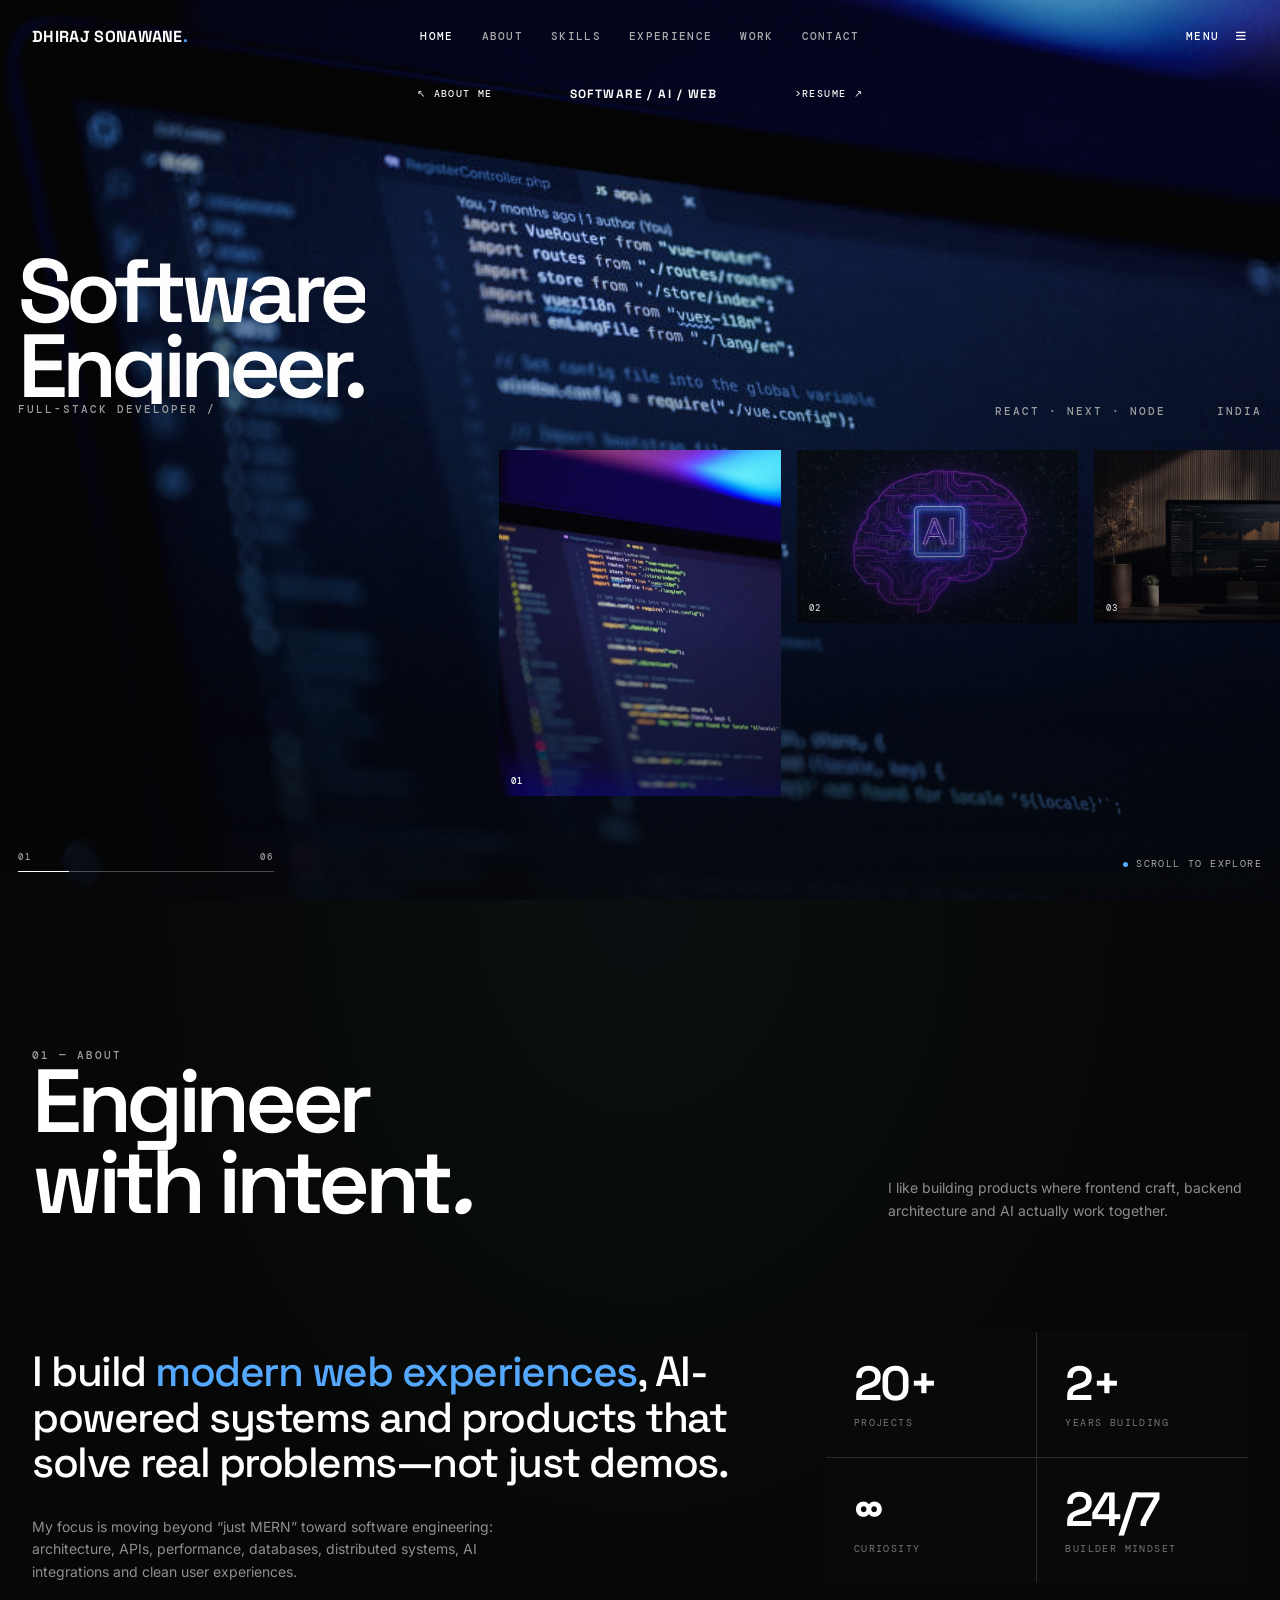
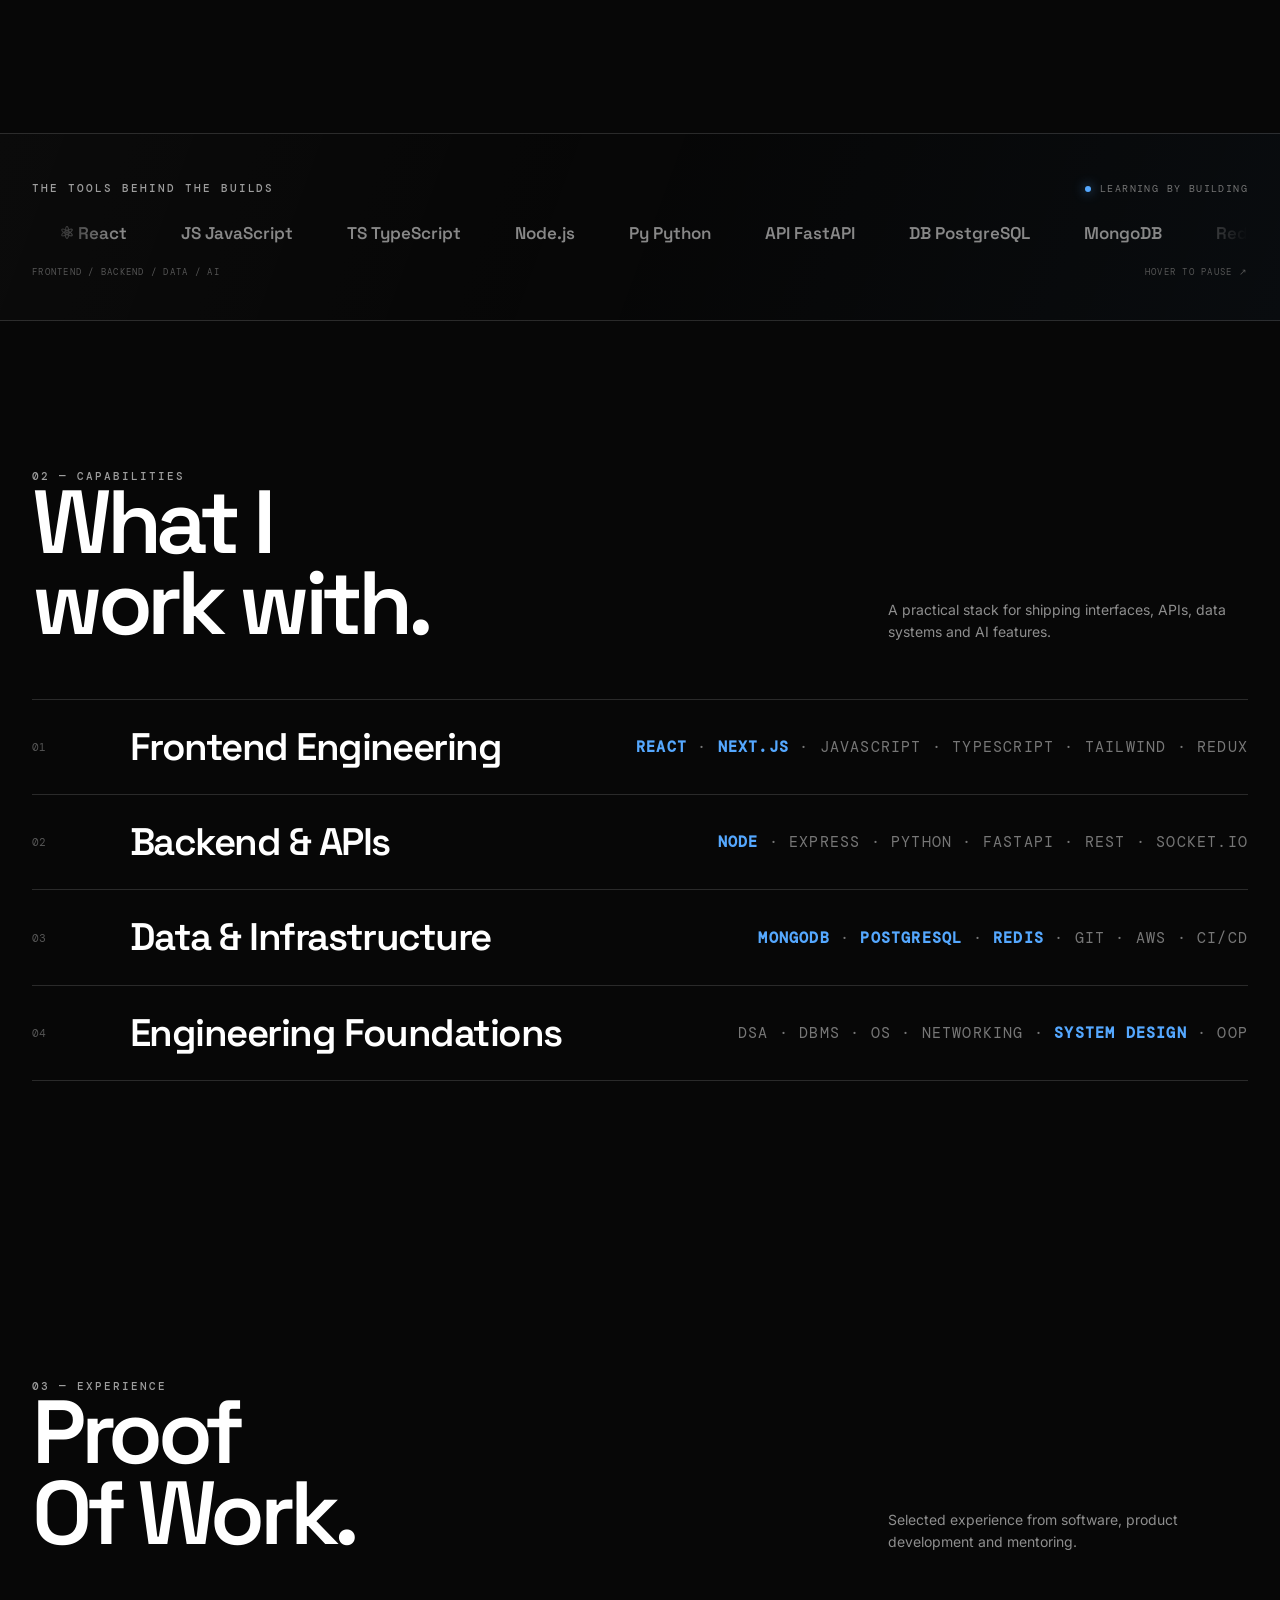
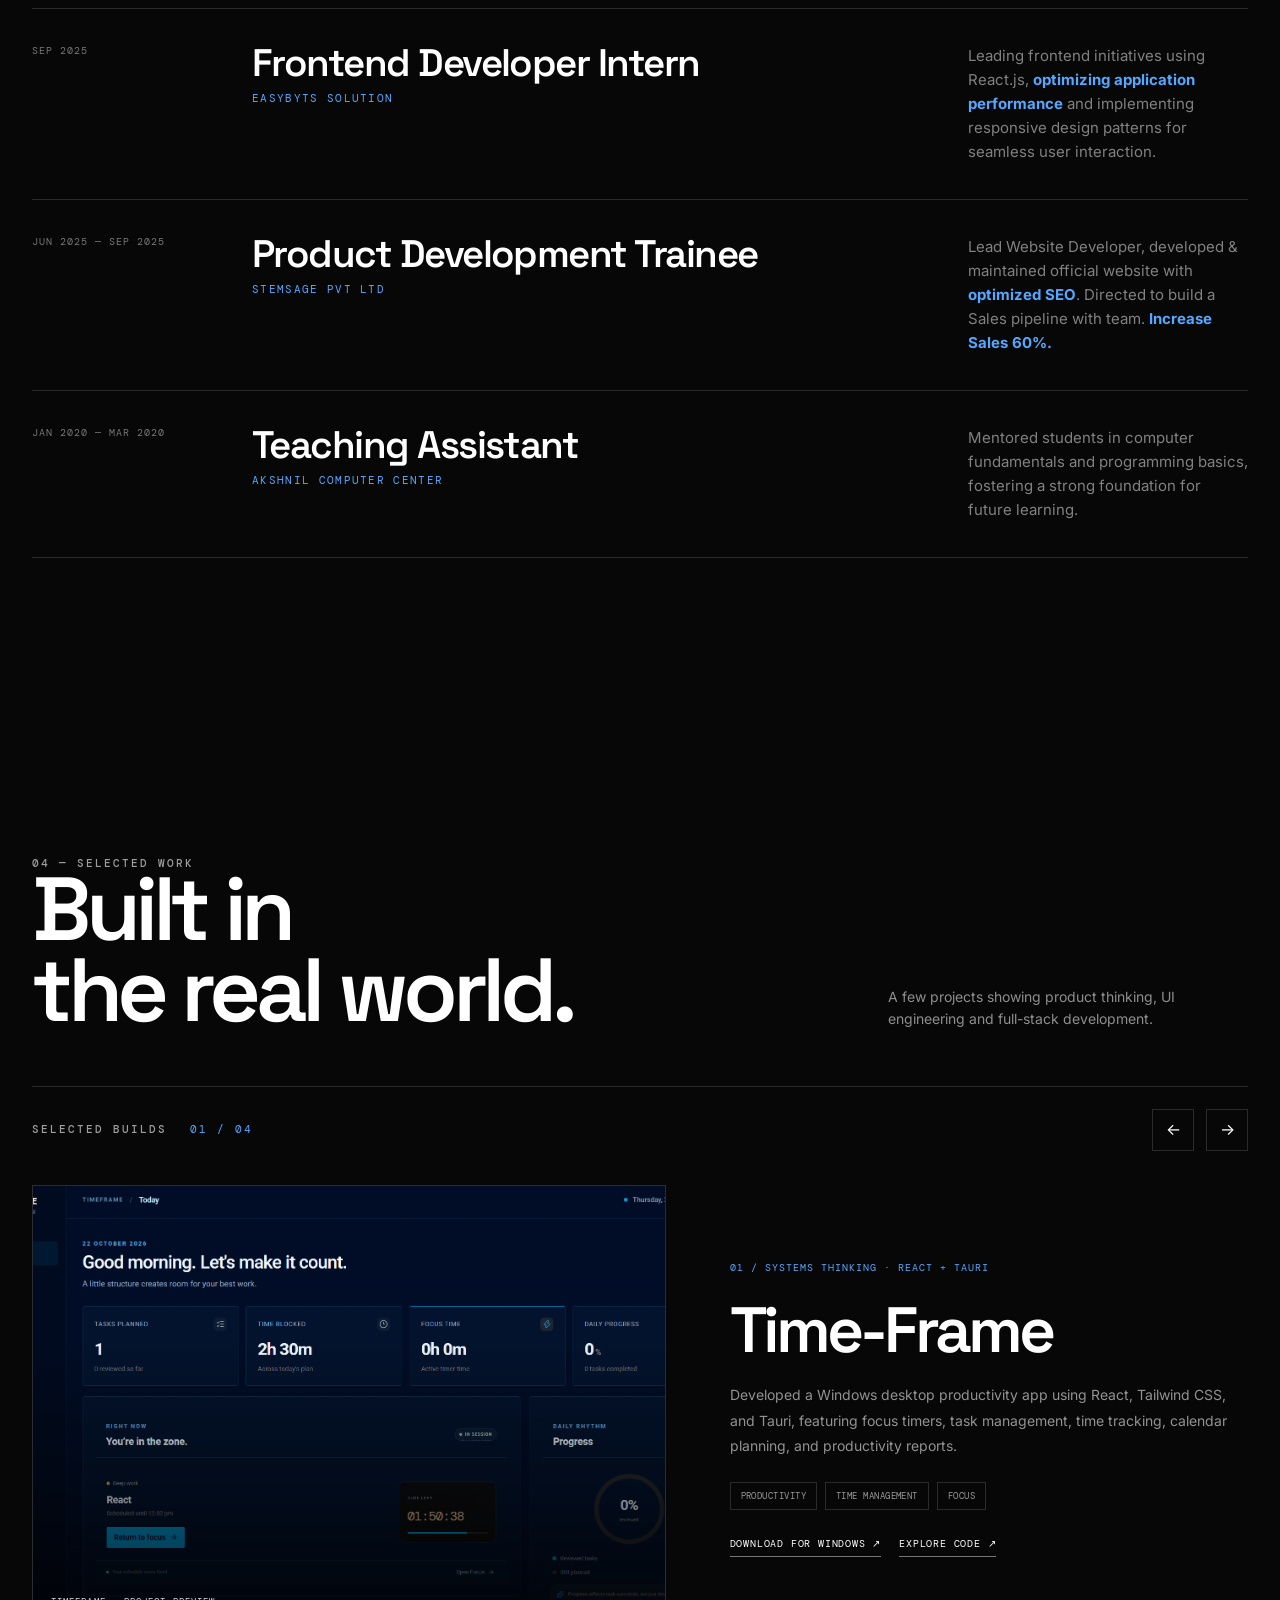
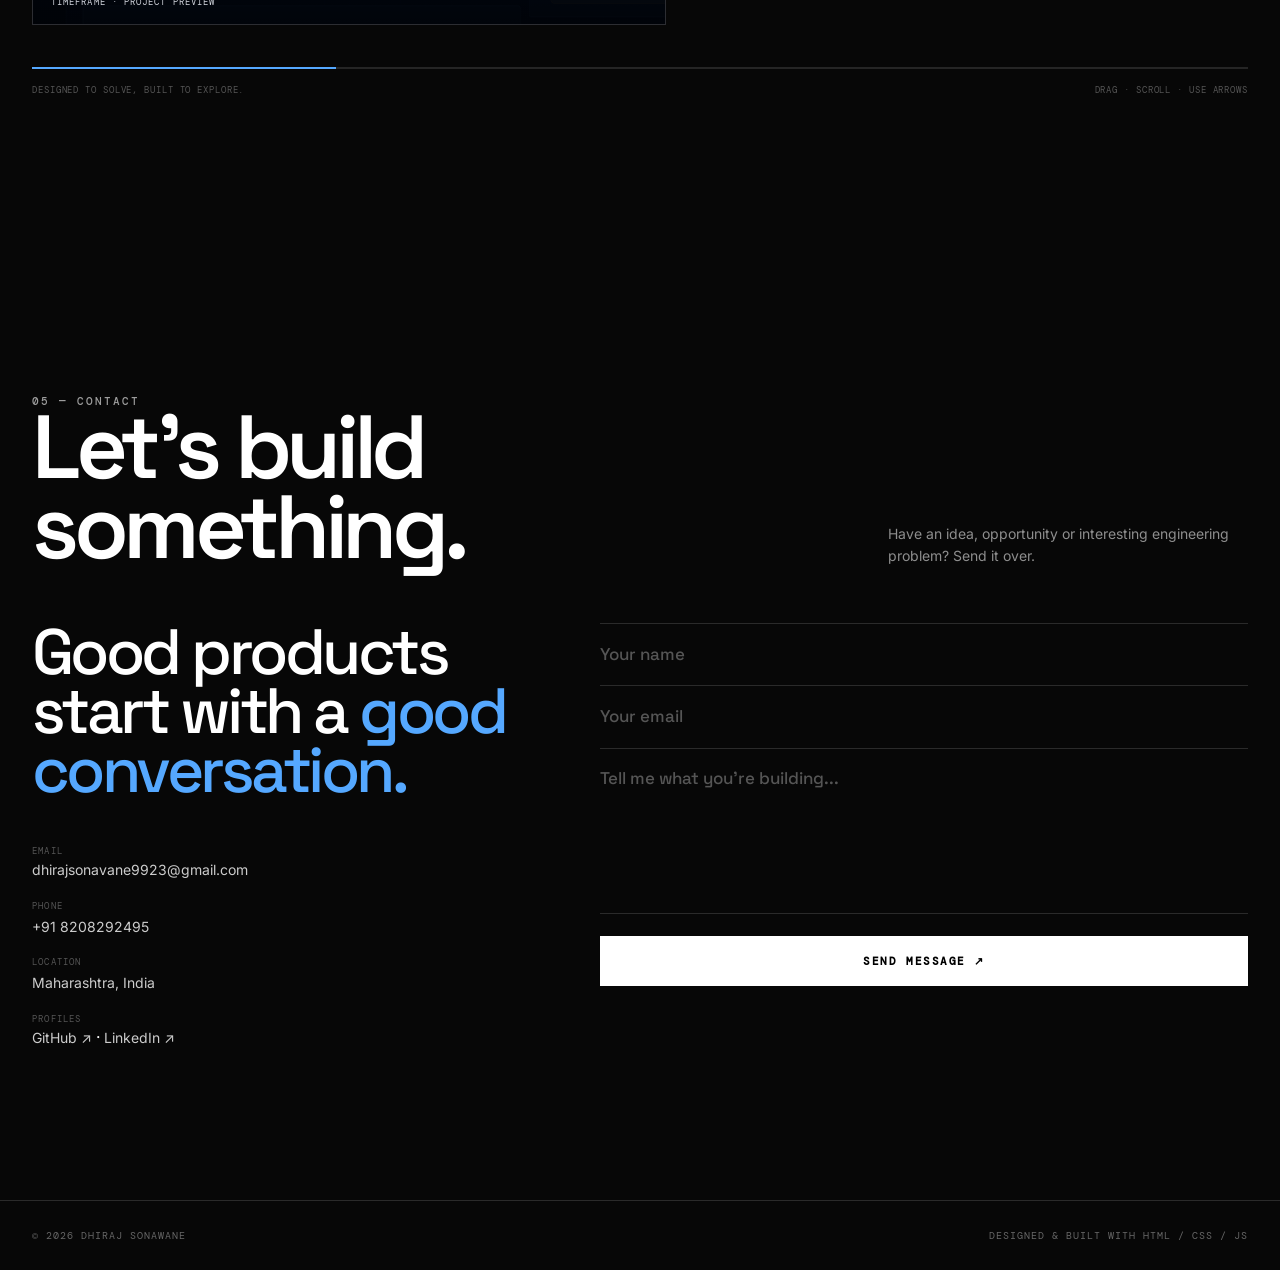
==== index.html @ be6ec0ec "Change section title from 'Things' to 'Proof Of Work'" ====
<!DOCTYPE html>
<html lang="en">
<head>
  <meta charset="UTF-8">
  <meta name="viewport" content="width=device-width, initial-scale=1.0">
  <title>Dhiraj - Full Stack Developer</title>

  <!-- External Stylesheets -->
  <link rel="preconnect" href="https://fonts.googleapis.com">
  <link rel="preconnect" href="https://fonts.gstatic.com" crossorigin>
  <link href="https://fonts.googleapis.com/css2?family=DM+Mono:wght@400;500&family=Inter:wght@400;500;600;700;800&family=Space+Grotesk:wght@400;500;600;700&display=swap" rel="stylesheet">
  <link rel="stylesheet" href="https://cdnjs.cloudflare.com/ajax/libs/font-awesome/6.5.2/css/all.min.css">

  <style>
    /* ================= Root Variables ================= */
    :root {
      --bg: #070707;
      --paper: #f2f0ea;
      --muted: #a4a4a4;
      --line: rgba(255, 255, 255, .14);
      --accent: #55a8ff;
      --accent-rgb: 85, 168, 255;
      --ease: cubic-bezier(.22, 1, .36, 1);
      --max: 1440px;
    }

    /* ================= Global Resets ================= */
    * {
      box-sizing: border-box;
      margin: 0;
      padding: 0;
    }

    html {
      scroll-behavior: smooth;
    }

    body {
      background: var(--bg);
      color: #fff;
      font-family: Inter, Arial, sans-serif;
      line-height: 1.6;
      overflow-x: hidden;
    }

    body.menu-open {
      overflow: hidden;
    }

    a {
      color: inherit;
      text-decoration: none;
    }

    button, input, textarea {
      font: inherit;
      color: inherit;
    }

    button {
      background: none;
      border: 0;
      cursor: pointer;
    }

    ::selection {
      background: var(--accent);
      color: #000;
    }

    /* ================= Ambient Background & Noise ================= */
    .site-noise {
      position: fixed;
      inset: 0;
      z-index: 100;
      pointer-events: none;
      opacity: .045;
      background-image: url("data:image/svg+xml,%3Csvg xmlns='http://www.w3.org/2000/svg' width='180' height='180'%3E%3Cfilter id='n'%3E%3CfeTurbulence type='fractalNoise' baseFrequency='.82' numOctaves='4' stitchTiles='stitch'/%3E%3C/filter%3E%3Crect width='100%25' height='100%25' filter='url(%23n)'/%3E%3C/svg%3E");
    }

    .ambient {
      position: fixed;
      inset: 0;
      z-index: -2;
      pointer-events: none;
      background: 
        radial-gradient(circle at 15% 10%, rgba(65, 120, 255, .13), transparent 30%),
        radial-gradient(circle at 80% 55%, rgba(125, 75, 255, .08), transparent 32%),
        #070707;
    }

    .container {
      width: min(var(--max), calc(100% - 64px));
      margin: auto;
    }

    .mono {
      font-family: "DM Mono", monospace;
    }

    .eyebrow {
      color: #9d9d9d;
      font: 500 11px/1 "DM Mono", monospace;
      letter-spacing: .18em;
      text-transform: uppercase;
    }

    /* ================= Pixel Cursor Layer ================= */
    .pixel-cursor-layer {
      position: fixed;
      inset: 0;
      z-index: 120;
      pointer-events: none;
      overflow: hidden;
      contain: layout paint;
    }

    .cursor-pixel {
      position: absolute;
      width: 7px;
      height: 7px;
      background: var(--accent);
      opacity: 0;
      transform: translate(-50%, -50%) scale(.8);
      animation: cursor-pixel-fade .62s ease-out forwards;
      box-shadow: 0 0 10px rgba(var(--accent-rgb), .22);
    }

    @keyframes cursor-pixel-fade {
      0% { opacity: .72; transform: translate(-50%, -50%) scale(1); }
      100% { opacity: 0; transform: translate(-50%, -50%) scale(.25); }
    }

    @media (hover: none), (pointer: coarse), (prefers-reduced-motion: reduce) {
      .pixel-cursor-layer { display: none; }
    }

    /* ================= Header Styles ================= */
    .header {
      position: fixed;
      top: 0;
      left: 0;
      width: 100%;
      z-index: 90;
      padding: 24px 32px;
      display: grid;
      grid-template-columns: 1fr auto 1fr;
      align-items: center;
      transition: .4s var(--ease);
    }

    .header.scrolled {
      padding: 14px 32px;
      background: rgba(7, 7, 7, .72);
      backdrop-filter: blur(18px);
      border-bottom: 1px solid var(--line);
    }

    .logo {
      font-family: "Space Grotesk", sans-serif;
      font-size: 16px;
      font-weight: 700;
      letter-spacing: .02em;
      justify-self: start;
    }

    .logo span {
      color: var(--accent);
    }

    .nav {
      display: flex;
      gap: 28px;
      justify-content: center;
    }

    .nav a {
      color: #aaa;
      font: 500 11px/1 "DM Mono", monospace;
      letter-spacing: .12em;
      text-transform: uppercase;
      transition: .3s;
    }

    .nav a:hover, .nav a.active {
      color: #fff;
    }

    .header-menu {
      justify-self: end;
      font: 500 11px/1 "DM Mono", monospace;
      letter-spacing: .14em;
      text-transform: uppercase;
    }

    .header-menu i {
      margin-left: 8px;
    }

    /* ================= Mobile Navigation ================= */
    .mobile-nav {
      position: fixed;
      inset: 0;
      background: #080808;
      z-index: 80;
      display: flex;
      flex-direction: column;
      justify-content: center;
      align-items: center;
      gap: 25px;
      transform: translateY(-100%);
      transition: .65s var(--ease);
    }

    .mobile-nav.open {
      transform: translateY(0);
    }

    .mobile-nav a {
      font: 600 clamp(30px, 7vw, 72px)/1 "Space Grotesk", sans-serif;
      letter-spacing: -.04em;
    }

    .close-menu {
      position: absolute;
      top: 25px;
      right: 30px;
      font-size: 28px;
    }

    /* ================= Hero Section ================= */
    .hero {
      min-height: 100svh;
      position: relative;
      overflow: hidden;
      isolation: isolate;
      background: #070707;
    }

    .hero-bg {
      position: absolute;
      inset: -8%;
      z-index: -3;
      background-size: cover;
      background-position: center;
      transform: scale(1.08);
      filter: saturate(.75) contrast(1.05);
      transition: background-image .7s, transform 8s linear, filter .7s;
      -webkit-mask-image: linear-gradient(to bottom, #000 0%, #000 67%, rgba(0, 0, 0, .72) 83%, transparent 100%);
      mask-image: linear-gradient(to bottom, #000 0%, #000 67%, rgba(0, 0, 0, .72) 83%, transparent 100%);
    }

    .hero-bg::after {
      content: "";
      position: absolute;
      inset: 0;
      background: var(--hero-tint, #305d99);
      mix-blend-mode: color;
      opacity: .52;
    }

    .hero-bg::before {
      content: "";
      position: absolute;
      inset: 0;
      background: linear-gradient(180deg, rgba(0, 0, 0, .38) 0%, rgba(0, 0, 0, .12) 34%, rgba(0, 0, 0, .62) 72%, rgba(7, 7, 7, .92) 100%);
    }

    .hero-inner {
      height: 100svh;
      position: relative;
      min-height: 700px;
    }

    .hero-top {
      position: absolute;
      top: 88px;
      left: 0;
      right: 0;
      display: flex;
      justify-content: center;
      align-items: center;
      gap: 6vw;
      z-index: 5;
    }

    .hero-top a, .hero-top button {
      color: #eee;
      font: 500 10px/1 "DM Mono", monospace;
      letter-spacing: .14em;
      text-transform: uppercase;
    }

    .hero-top .brand {
      font: 700 12px/1 "Space Grotesk", sans-serif;
      letter-spacing: .12em;
    }

    .hero-copy {
      position: absolute;
      left: 0;
      right: 0;
      top: 0;
      height: 50%;
      display: flex;
      align-items: flex-end;
      padding: 0 18px 30px;
      z-index: 4;
    }

    .hero-copy-row {
      width: 100%;
      display: flex;
      align-items: flex-end;
      gap: 6vw;
    }

    .hero-title {
      max-width: 720px;
      font: 600 clamp(58px, 7vw, 116px)/.84 "Space Grotesk", sans-serif;
      letter-spacing: -.065em;
      overflow: hidden;
    }

    .hero-title .line {
      display: block;
      overflow: hidden;
    }

    .hero-title .line span {
      display: block;
      transform: translateY(110%);
      animation: rise .85s var(--ease) forwards;
    }

    .hero-title .line:nth-child(2) span { animation-delay: .07s; }
    .hero-title .line:nth-child(3) span { animation-delay: .14s; }

    @keyframes rise {
      to { transform: translateY(0); }
    }

    .hero-credit {
      margin-bottom: 5px;
      white-space: nowrap;
    }

    .hero-meta {
      margin-left: auto;
      display: flex;
      gap: clamp(18px, 4vw, 60px);
      margin-bottom: 3px;
    }

    .hero-meta span {
      white-space: nowrap;
    }

    .hero-strip-wrap {
      position: absolute;
      top: 50%;
      left: 0;
      right: 0;
      height: min(27vw, 420px);
      overflow: hidden;
      z-index: 3;
    }

    .hero-strip {
      display: flex;
      align-items: flex-start;
      gap: 16px;
      height: 100%;
      width: max-content;
      will-change: transform;
      transition: transform .75s var(--ease);
    }

    .hero-card {
      width: min(22vw, 300px);
      height: min(13.5vw, 210px);
      min-width: 180px;
      padding: 0;
      background: #171717;
      position: relative;
      overflow: hidden;
      flex: none;
      transition: height .75s var(--ease), filter .5s, opacity .5s;
    }

    .hero-card.active {
      height: min(27vw, 420px);
      filter: none;
      opacity: 1;
    }

    .hero-card:not(.active) {
      opacity: .78;
    }

    .hero-card img {
      width: 100%;
      height: 100%;
      display: block;
      object-fit: cover;
      object-position: 50% 28%;
      transition: transform 1s var(--ease), filter .5s;
    }

    .hero-card:hover img {
      transform: scale(1.035);
    }

    .hero-card:not(.active) img {
      filter: saturate(.8);
    }

    .hero-card::after {
      content: "";
      position: absolute;
      inset: 0;
      background: linear-gradient(180deg, transparent 45%, rgba(0, 0, 0, .45));
    }

    .card-number {
      position: absolute;
      left: 12px;
      bottom: 10px;
      z-index: 2;
      font: 500 9px/1 "DM Mono", monospace;
      letter-spacing: .12em;
    }

    .hero-bottom {
      position: absolute;
      left: 18px;
      right: 18px;
      bottom: 28px;
      display: flex;
      align-items: flex-end;
      z-index: 5;
    }

    .rail {
      width: min(20vw, 280px);
    }

    .rail-labels {
      display: flex;
      justify-content: space-between;
      margin-bottom: 9px;
      font-size: 9px;
    }

    .rail-line {
      height: 1px;
      background: rgba(255, 255, 255, .28);
      position: relative;
    }

    .rail-progress {
      position: absolute;
      left: 0;
      top: 0;
      height: 1px;
      width: 20%;
      background: #fff;
      transition: left .75s var(--ease);
    }

    .hero-scroll {
      margin-left: auto;
      font-size: 10px;
      color: #aaa;
      letter-spacing: .14em;
    }

    .scroll-dot {
      display: inline-block;
      width: 5px;
      height: 5px;
      border-radius: 50%;
      background: var(--accent);
      margin-right: 8px;
    }

    /* ================= Shared Section Layouts ================= */
    section:not(.hero) {
      padding: 150px 0;
      position: relative;
    }

    .section-head {
      display: flex;
      justify-content: space-between;
      align-items: flex-end;
      gap: 30px;
      margin-bottom: 55px;
    }

    .section-title {
      font: 600 clamp(48px, 7vw, 92px)/.9 "Space Grotesk", sans-serif;
      letter-spacing: -.06em;
    }

    .section-note {
      max-width: 360px;
      color: #8e8e8e;
      font-size: 14px;
    }

    .reveal {
      opacity: 0;
      transform: translateY(35px);
      transition: .8s var(--ease);
    }

    .reveal.show {
      opacity: 1;
      transform: none;
    }

    /* ================= About Section ================= */
    #about {
      background: 
        radial-gradient(ellipse at 50% 0%, rgba(34, 100, 110, .09), transparent 58%),
        #070707;
      margin-top: 0;
    }

    .about-grid {
      display: grid;
      grid-template-columns: 1.25fr .75fr;
      gap: 90px;
      align-items: end;
    }

    .about-lead {
      font: 500 clamp(26px, 3.3vw, 48px)/1.08 "Space Grotesk", sans-serif;
      letter-spacing: -.035em;
      max-width: 900px;
    }

    .about-lead em {
      color: var(--accent);
      font-style: normal;
    }

    .about-copy {
      color: #8f8f8f;
      max-width: 500px;
      margin-top: 30px;
      font-size: 14px;
    }

    .stats {
      display: grid;
      grid-template-columns: 1fr 1fr;
      gap: 1px;
      background: var(--line);
      margin-top: 55px;
    }

    .stat {
      background: #090909;
      padding: 28px;
    }

    .stat b {
      display: block;
      font: 600 48px/1 "Space Grotesk";
      letter-spacing: -.05em;
    }

    .stat span {
      display: block;
      color: #777;
      margin-top: 8px;
      font: 10px "DM Mono";
      text-transform: uppercase;
      letter-spacing: .14em;
    }

    /* ================= Stack Marquee Section ================= */
    .stack-marquee-section {
      padding: 48px 0 42px !important;
      overflow: hidden;
      border-top: 1px solid var(--line);
      border-bottom: 1px solid var(--line);
      background: linear-gradient(110deg, rgba(255, 255, 255, .02), transparent 48%, rgba(var(--accent-rgb), .035));
    }

    .stack-marquee-inner {
      width: min(var(--max), calc(100% - 64px));
      margin: auto;
    }

    .stack-marquee-heading, .stack-marquee-footer {
      display: flex;
      align-items: center;
      justify-content: space-between;
      gap: 20px;
      color: #747474;
      font: 10px "DM Mono", monospace;
      letter-spacing: .14em;
      text-transform: uppercase;
    }

    .stack-live {
      display: flex;
      align-items: center;
      gap: 9px;
    }

    .stack-live i {
      width: 6px;
      height: 6px;
      border-radius: 50%;
      background: var(--accent);
      box-shadow: 0 0 12px rgba(var(--accent-rgb), .8);
    }

    .stack-marquee-mask {
      overflow: hidden;
      margin: 27px 0 22px;
      -webkit-mask-image: linear-gradient(to right, transparent, black 7%, black 93%, transparent);
      mask-image: linear-gradient(to right, transparent, black 7%, black 93%, transparent);
    }

    .stack-marquee-track {
      display: flex;
      width: max-content;
      animation: stack-marquee 34s linear infinite;
    }

    .stack-marquee-group {
      display: flex;
      align-items: center;
      flex: none;
    }

    .stack-marquee-group span {
      display: flex;
      align-items: center;
      gap: 10px;
      padding: 0 27px;
      color: #888;
      white-space: nowrap;
      font: 600 17px "Space Grotesk", sans-serif;
      transition: color .2s;
    }

    .stack-marquee-group span:hover {
      color: #fff;
    }

    .stack-marquee-footer {
      font-size: 9px;
      color: #555;
    }

    .stack-marquee-mask:hover .stack-marquee-track {
      animation-play-state: paused;
    }

    @keyframes stack-marquee {
      to { transform: translateX(-50%); }
    }

    /* ================= Skills Section ================= */
    .skill-list {
      border-top: 1px solid var(--line);
    }

    .skill-row {
      display: grid;
      grid-template-columns: 70px 1fr auto;
      gap: 28px;
      align-items: center;
      padding: 28px 0;
      border-bottom: 1px solid var(--line);
      transition: .35s;
    }

    .skill-row:hover {
      padding-left: 16px;
      background: linear-gradient(90deg, rgba(255, 255, 255, .035), transparent);
    }

    .skill-index {
      color: #555;
      font: 11px "DM Mono";
    }

    .skill-name {
      font: 600 clamp(25px, 3vw, 44px)/1 "Space Grotesk";
      letter-spacing: -.04em;
    }

    .skill-tags {
      color: #777;
      font: 15px "DM Mono";
      text-transform: uppercase;
      letter-spacing: .08em;
      text-align: right;
    }

    /* ================= Experience Section ================= */
    .experience-list {
      border-top: 1px solid var(--line);
    }

    .exp {
      display: grid;
      grid-template-columns: 180px 1fr 280px;
      gap: 40px;
      padding: 35px 0;
      border-bottom: 1px solid var(--line);
      align-items: start;
    }

    .exp-date {
      color: #777;
      font: 10px "DM Mono";
      letter-spacing: .1em;
    }

    .exp-role {
      font: 600 clamp(24px, 3vw, 42px)/1 "Space Grotesk";
      letter-spacing: -.04em;
    }

    .exp-company {
      color: var(--accent);
      margin-top: 8px;
      font: 11px "DM Mono";
      text-transform: uppercase;
      letter-spacing: .12em;
    }

    .exp-desc {
      color: #818181;
      font-size: 15px;
    }

    /* ================= Projects / Carousel Section ================= */
    .project-carousel {
      border-top: 1px solid var(--line);
      padding-top: 22px;
    }

    .project-carousel-top {
      display: flex;
      justify-content: space-between;
      align-items: center;
      margin-bottom: 22px;
    }

    .project-carousel-top b {
      color: var(--accent);
      font-weight: 400;
      margin-left: 14px;
    }

    .project-carousel-top button {
      width: 42px;
      height: 42px;
      margin-left: 8px;
      border: 1px solid var(--line);
      background: transparent;
      color: #fff;
      transition: .25s;
    }

    .project-carousel-top button:hover {
      background: var(--accent);
      color: #050505;
      border-color: var(--accent);
    }

    .project-viewport {
      overflow: hidden;
      outline: none;
      touch-action: pan-y;
    }

    .project-track {
      display: flex;
      gap: 18px;
      transition: transform .65s var(--ease);
      will-change: transform;
    }

    .project-slide {
      display: grid;
      grid-template-columns: 1.1fr .9fr;
      gap: clamp(28px, 5vw, 76px);
      align-items: center;
      flex: 0 0 100%;
      min-width: 0;
      padding: 12px 0 28px;
    }

    .project-art {
      min-height: 440px;
      position: relative;
      overflow: hidden;
      border: 1px solid var(--line);
      background: #0d1015;
      padding: 22px;
      display: flex;
      flex-direction: column;
      justify-content: space-between;
    }

    .project-art.project-screenshot {
      padding: 0;
      display: block;
      min-height: 440px;
      background: #090b10;
      isolation: isolate;
    }

    .project-screenshot img {
      position: absolute;
      inset: 0;
      width: 100%;
      height: 100%;
      display: block;
      object-fit: cover;
      object-position: center;
      transition: transform .7s var(--ease), filter .4s;
      z-index: 0;
    }

    .project-screenshot:hover img {
      transform: scale(1.025);
      filter: brightness(1.06);
    }

    .project-screenshot::after {
      content: "";
      position: absolute;
      inset: 35% 0 0;
      background: linear-gradient(180deg, transparent, rgba(0, 0, 0, .78));
      z-index: 1;
      pointer-events: none;
    }
    
.project-links {
  display: flex;
  flex-wrap: wrap;
  align-items: center;
  gap: 14px;
  margin-top: 20px;
}

.project-links .download-btn {
  display: inline-flex;
  align-items: center;
  justify-content: center;
  gap: 8px;
  padding: 12px 18px;
  border: 1px solid #ffffff;
  border-radius: 6px;
  background: #ffffff;
  color: #111111;
  font-weight: 600;
  text-decoration: none;
  transition: background 0.2s ease, color 0.2s ease,
              transform 0.2s ease;
}

.project-links .download-btn:hover {
  background: transparent;
  color: #ffffff;
  transform: translateY(-2px);
}

.download-guide {
  margin-top: 18px;
  color: #b7b7b7;
  font-size: 0.9rem;
  line-height: 1.7;
}

.download-guide summary {
  width: fit-content;
  cursor: pointer;
  color: #ffffff;
  transition: opacity 0.2s ease;
}

.download-guide summary:hover {
  opacity: 0.7;
}

.download-guide ol {
  padding-left: 20px;
}

.download-guide li {
  margin-bottom: 8px;
}

.download-guide code {
  color: #ffffff;
  overflow-wrap: anywhere;
}

.download-guide small,
.project-note {
  color: #858585;
  font-size: 0.75rem;
}

    .screenshot-caption {
      position: absolute;
      z-index: 2;
      left: 18px;
      right: 18px;
      bottom: 16px;
      color: #d0d4dc;
      font: 9px "DM Mono", monospace;
      letter-spacing: .12em;
      text-transform: uppercase;
    }

    .project-screenshot.screenshot-missing {
      background: radial-gradient(ellipse at 50% 35%, rgba(85, 168, 255, .14), transparent 58%), #0b0d12;
    }

    .project-screenshot.screenshot-missing::before {
      content: "Add project screenshot";
      position: absolute;
      inset: 0;
      display: grid;
      place-items: center;
      color: #717987;
      font: 11px "DM Mono", monospace;
      letter-spacing: .08em;
      text-transform: uppercase;
    }

    .project-screenshot.screenshot-missing .screenshot-caption {
      color: #a0a6b2;
    }

    .project-detail {
      padding: 10px 0;
    }

    .project-kicker {
      font: 10px "DM Mono";
      letter-spacing: .1em;
      color: var(--accent);
    }

    .project-detail h3 {
      font: 600 clamp(42px, 5vw, 72px)/.9 "Space Grotesk";
      letter-spacing: -.06em;
      margin: 23px 0;
    }

    .project-detail h3 em {
      color: var(--accent);
      font-style: normal;
    }

    .project-detail p {
      font-size: 14px;
      line-height: 1.8;
      color: #929292;
      max-width: 520px;
    }

    .project-tags {
      display: flex;
      flex-wrap: wrap;
      gap: 8px;
      margin-top: 24px;
    }

    .project-tags span {
      border: 1px solid var(--line);
      padding: 7px 10px;
      color: #999;
      font: 9px "DM Mono";
      text-transform: uppercase;
      letter-spacing: .05em;
    }

    .project-links {
      display: flex;
      align-items: center;
      gap: 18px;
      flex-wrap: wrap;
      margin-top: 27px;
    }

    .project-links a {
      font: 10px "DM Mono";
      text-transform: uppercase;
      letter-spacing: .08em;
      border-bottom: 1px solid #777;
      padding-bottom: 6px;
      transition: color .2s, border-color .2s;
    }

    .project-links a:hover {
      color: var(--accent);
      border-color: var(--accent);
    }

    .project-links small {
      color: #555;
      font: 8px "DM Mono";
      letter-spacing: .08em;
    }

    .project-progress {
      height: 2px;
      background: #252525;
      margin-top: 14px;
    }

    .project-progress span {
      display: block;
      width: 33.333%;
      height: 100%;
      background: var(--accent);
      transition: width .45s;
    }

    .project-footnote {
      display: flex;
      justify-content: space-between;
      gap: 12px;
      margin-top: 15px;
      color: #555;
      font: 9px "DM Mono";
      letter-spacing: .1em;
    }

    /* ================= Work Grid Section ================= */
    .work-grid {
      display: grid;
      grid-template-columns: repeat(12, 1fr);
      gap: 18px;
    }

    .work-card {
      position: relative;
      min-height: 470px;
      overflow: hidden;
      background: #111;
      border: 1px solid var(--line);
      grid-column: span 4;
    }

    .work-card:nth-child(2) { grid-column: span 5; }
    .work-card:nth-child(3) { grid-column: span 3; }

    .work-card img {
      width: 100%;
      height: 100%;
      object-fit: cover;
      display: block;
      transition: transform .9s var(--ease), filter .5s;
    }

    .work-card::after {
      content: "";
      position: absolute;
      inset: 0;
      background: linear-gradient(180deg, transparent 25%, rgba(0, 0, 0, .9) 100%);
    }

    .work-card:hover img {
      transform: scale(1.05);
      filter: saturate(1.15);
    }

    .work-info {
      position: absolute;
      z-index: 2;
      left: 22px;
      right: 22px;
      bottom: 22px;
    }

    .work-num {
      font: 10px "DM Mono";
      color: #bbb;
    }

    .work-title {
      font: 600 32px/1 "Space Grotesk";
      letter-spacing: -.04em;
      margin: 10px 0;
    }

    .work-desc {
      color: #aaa;
      font-size: 12px;
      max-width: 440px;
    }

    .work-links {
      display: flex;
      gap: 10px;
      margin-top: 18px;
    }

    .work-links a {
      padding: 8px 12px;
      border: 1px solid rgba(255, 255, 255, .22);
      font: 10px "DM Mono";
      text-transform: uppercase;
      letter-spacing: .1em;
      transition: .3s;
    }

    .work-links a:hover {
      background: #fff;
      color: #000;
    }

    /* ================= Contact Section ================= */
    .contact-grid {
      display: grid;
      grid-template-columns: 1fr 1.3fr;
      gap: 70px;
    }

    .contact-intro {
      font: 500 clamp(35px, 5vw, 70px)/.92 "Space Grotesk";
      letter-spacing: -.055em;
    }

    .contact-intro span {
      color: var(--accent);
    }

    .contact-details {
      margin-top: 45px;
      display: grid;
      gap: 18px;
    }

    .contact-detail small {
      display: block;
      color: #555;
      font: 9px "DM Mono";
      letter-spacing: .13em;
      text-transform: uppercase;
    }

    .contact-detail a, .contact-detail p {
      font-size: 14px;
      margin-top: 4px;
      color: #ccc;
    }

    .contact-form {
      border-top: 1px solid var(--line);
    }

    .field {
      border-bottom: 1px solid var(--line);
      padding: 18px 0;
    }

    .field input, .field textarea {
      width: 100%;
      border: 0;
      outline: 0;
      background: transparent;
      resize: none;
      font: 500 17px "Space Grotesk";
    }

    .field textarea {
      min-height: 120px;
    }

    .field input::placeholder, .field textarea::placeholder {
      color: #555;
    }

    .send {
      margin-top: 22px;
      width: 100%;
      padding: 17px;
      border: 1px solid #fff;
      background: #fff;
      color: #000;
      font: 600 11px "DM Mono";
      letter-spacing: .14em;
      text-transform: uppercase;
      transition: .3s;
    }

    .send:hover {
      background: var(--accent);
      border-color: var(--accent);
    }

    /* ================= Footer ================= */
    footer {
      border-top: 1px solid var(--line);
      padding: 28px 0;
      color: #666;
    }

    .footer-inner {
      display: flex;
      justify-content: space-between;
      gap: 20px;
      font: 10px "DM Mono";
      text-transform: uppercase;
      letter-spacing: .1em;
    }

    /* ================= Responsive Media Queries ================= */
    @media(max-width: 900px) {
      .hero-bg {
        -webkit-mask-image: linear-gradient(to bottom, #000 0%, #000 72%, rgba(0, 0, 0, .65) 88%, transparent 100%);
        mask-image: linear-gradient(to bottom, #000 0%, #000 72%, rgba(0, 0, 0, .65) 88%, transparent 100%);
      }
      .header {
        grid-template-columns: 1fr auto;
        padding: 20px;
      }
      .nav { display: none; }
      .container { width: min(100% - 40px, var(--max)); }
      .hero-inner { min-height: 760px; }
      .hero-top { top: 82px; }
      .hero-copy { height: 46%; padding: 0 20px 25px; }
      .hero-copy-row { display: block; }
      .hero-title { font-size: clamp(55px, 12vw, 100px); }
      .hero-credit { margin-top: 18px; }
      .hero-meta { display: none; }
      .hero-strip-wrap { top: 46%; height: 54vw; max-height: 430px; }
      .hero-card { width: 31vw; min-width: 145px; height: 27vw; max-height: 215px; }
      .hero-card.active { height: 54vw; max-height: 430px; }
      .hero-bottom { bottom: 22px; }
      section:not(.hero) { padding: 105px 0; }
      .about-grid, .contact-grid { grid-template-columns: 1fr; gap: 45px; }
      .exp { grid-template-columns: 120px 1fr; gap: 25px; }
      .exp-desc { grid-column: 2; }
      .work-card, .work-card:nth-child(2), .work-card:nth-child(3) { grid-column: span 6; min-height: 430px; }
    }

    @media(max-width: 600px) {
      .header { padding: 18px 16px; }
      .header.scrolled { padding: 12px 16px; }
      .hero-top { gap: 24px; }
      .hero-top .brand { font-size: 10px; }
      .hero-top a, .hero-top button { font-size: 9px; }
      .hero-copy { height: 42%; padding: 0 16px 22px; }
      .hero-title { font-size: clamp(48px, 14vw, 76px); }
      .hero-strip-wrap { top: 42%; height: 62vw; }
      .hero-card { width: 38vw; height: 31vw; min-width: 125px; }
      .hero-card.active { height: 62vw; }
      .hero-strip { gap: 10px; }
      .hero-bottom { left: 16px; right: 16px; }
      .hero-scroll { display: none; }
      .rail { width: 46vw; }
      .section-head { display: block; margin-bottom: 35px; }
      .section-note { margin-top: 18px; }
      .skill-row { grid-template-columns: 35px 1fr; gap: 12px; }
      .skill-tags { grid-column: 2; text-align: left; }
      .exp { grid-template-columns: 1fr; gap: 10px; }
      .exp-desc { grid-column: auto; margin-top: 10px; }
      .work-grid { grid-template-columns: 1fr; }
      .work-card, .work-card:nth-child(2), .work-card:nth-child(3) { grid-column: span 1; min-height: 390px; }
      .footer-inner { display: block; }
      .footer-inner span+span { display: block; margin-top: 8px; }
    }

    @media(prefers-reduced-motion: reduce) {
      *, *:before, *:after {
        animation-duration: .01ms !important;
        transition-duration: .01ms !important;
        scroll-behavior: auto !important;
      }
    }
  </style>
</head>

<body>
  <div class="ambient"></div>
  <div class="site-noise"></div>
  <div class="pixel-cursor-layer" id="pixelCursorLayer" aria-hidden="true"></div>

  <!-- Header Section -->
  <header class="header" id="header">
    <a href="#home" class="logo">DHIRAJ SONAWANE<span>.</span></a>
    <nav class="nav">
      <a href="#home" class="active">Home</a>
      <a href="#about">About</a>
      <a href="#skills">Skills</a>
      <a href="#experience">Experience</a>
      <a href="#projects">Work</a>
      <a href="#contact">Contact</a>
    </nav>
    <button class="header-menu" id="menuBtn">Menu <i class="fa-solid fa-bars"></i></button>
  </header>

  <!-- Mobile Navigation Overlay -->
  <div class="mobile-nav" id="mobileNav">
    <button class="close-menu" id="closeMenu" aria-label="Close menu">×</button>
    <a href="#home">Home</a>
    <a href="#about">About</a>
    <a href="#skills">Skills</a>
    <a href="#experience">Experience</a>
    <a href="#projects">Work</a>
    <a href="#contact">Contact</a>
  </div>

  <main>
    <!-- Hero Section -->
    <section class="hero" id="home">
      <div class="hero-bg" id="heroBg"></div>
      <div class="hero-inner">
        <div class="hero-top">
          <a href="#about">↖ About me</a>
          <div class="brand">SOFTWARE / AI / WEB</div>
          <button type="button">>Resume ↗</button>
        </div>

        <div class="hero-copy">
          <div class="hero-copy-row">
            <div>
              <h1 class="hero-title" id="heroTitle">
                <span class="line"><span>Dhiraj</span></span>
                <span class="line"><span>Sonawane</span></span>
                <span class="line"><span>Builds.</span></span>
              </h1>
              <div class="hero-credit eyebrow">FULL-STACK DEVELOPER /</div>
            </div>
            <div class="hero-meta mono eyebrow">
              <span>REACT · NEXT · NODE</span>
              <span>INDIA</span>
            </div>
          </div>
        </div>

        <div class="hero-strip-wrap">
          <div class="hero-strip" id="heroStrip"></div>
        </div>

        <div class="hero-bottom">
          <div class="rail mono eyebrow">
            <div class="rail-labels"><span id="railCurrent">01</span><span id="railTotal">05</span></div>
            <div class="rail-line"><div class="rail-progress" id="railProgress"></div></div>
          </div>
          <div class="hero-scroll mono"><span class="scroll-dot"></span>SCROLL TO EXPLORE</div>
        </div>
      </div>
    </section>

    <!-- About Section -->
    <section id="about">
      <div class="container reveal">
        <div class="section-head">
          <div>
            <div class="eyebrow">01 — ABOUT</div>
            <h2 class="section-title">Engineer<br>with intent<em>.</em></h2>
          </div>
          <p class="section-note">I like building products where frontend craft, backend architecture and AI actually work together.</p>
        </div>

        <div class="about-grid">
          <div>
            <p class="about-lead">I build <em>modern web experiences</em>, AI-powered systems and products that solve real problems—not just demos.</p>
            <p class="about-copy">My focus is moving beyond “just MERN” toward software engineering: architecture, APIs, performance, databases, distributed systems, AI integrations and clean user experiences.</p>
          </div>
          <div class="stats">
            <div class="stat"><b>20+</b><span>Projects</span></div>
            <div class="stat"><b>2+</b><span>Years building</span></div>
            <div class="stat"><b>∞</b><span>Curiosity</span></div>
            <div class="stat"><b>24/7</b><span>Builder mindset</span></div>
          </div>
        </div>
      </div>
    </section>

    <!-- Stack Marquee Section -->
    <section class="stack-marquee-section" id="stack-marquee" aria-label="Technology stack">
      <div class="container stack-marquee-inner">
        <div class="stack-marquee-heading">
          <span class="eyebrow">THE TOOLS BEHIND THE BUILDS</span>
          <span class="stack-live"><i></i> LEARNING BY BUILDING</span>
        </div>
        <div class="stack-marquee-mask">
          <div class="stack-marquee-track">
            <div class="stack-marquee-group">
              <span>⚛ React</span><span>JS JavaScript</span><span>TS TypeScript</span><span>Node.js</span><span>Py Python</span><span>API FastAPI</span><span>DB PostgreSQL</span><span>MongoDB</span><span>Redis</span><span>AWS</span><span>⌘ Git</span>
            </div>
            <div class="stack-marquee-group" aria-hidden="true">
              <span>⚛ React</span><span>JS JavaScript</span><span>TS TypeScript</span><span>Node.js</span><span>Py Python</span><span>API FastAPI</span><span>DB PostgreSQL</span><span>MongoDB</span><span>Redis</span><span>AWS</span><span>⌘ Git</span>
            </div>
          </div>
        </div>
        <div class="stack-marquee-footer">
          <span>FRONTEND / BACKEND / DATA / AI</span>
          <span>HOVER TO PAUSE ↗</span>
        </div>
      </div>
    </section>

    <!-- Skills Section -->
    <section id="skills">
      <div class="container reveal">
        <div class="section-head">
          <div>
            <div class="eyebrow">02 — CAPABILITIES</div>
            <h2 class="section-title">What I<br>work with.</h2>
          </div>
          <p class="section-note">A practical stack for shipping interfaces, APIs, data systems and AI features.</p>
        </div>

        <div class="skill-list">
          <div class="skill-row">
            <span class="skill-index mono">01</span>
            <span class="skill-name">Frontend Engineering</span>
            <span class="skill-tags"><strong style="color: #55a8ff;">React</strong> · <strong style="color: #55a8ff;">Next.js</strong> · JavaScript · TypeScript · Tailwind · Redux</span>
          </div>
          <div class="skill-row">
            <span class="skill-index mono">02</span>
            <span class="skill-name">Backend & APIs</span>
            <span class="skill-tags"><strong style="color: #55a8ff;">Node</strong> · Express · Python · FastAPI · REST · Socket.io</span>
          </div>
          <div class="skill-row">
            <span class="skill-index mono">03</span>
            <span class="skill-name">Data & Infrastructure</span>
            <span class="skill-tags"><strong style="color: #55a8ff;">MongoDB</strong> · <strong style="color: #55a8ff;">PostgreSQL</strong> · <strong style="color: #55a8ff;">Redis</strong> · Git · AWS · CI/CD</span>
          </div>
          <div class="skill-row">
            <span class="skill-index mono">04</span>
            <span class="skill-name">Engineering Foundations</span>
            <span class="skill-tags">DSA · DBMS · OS · Networking · <strong style="color: #55a8ff;">System Design</strong> · OOP</span>
          </div>
        </div>
      </div>
    </section>

    <!-- Experience Section -->
    <section id="experience">
      <div class="container reveal">
        <div class="section-head">
          <div>
            <div class="eyebrow">03 — EXPERIENCE</div>
            <h2 class="section-title">Proof<br>Of Work.</h2>
          </div>
          <p class="section-note">Selected experience from software, product development and mentoring.</p>
        </div>

        <div class="experience-list">
          <article class="exp">
            <div class="exp-date">SEP 2025</div>
            <div>
              <h3 class="exp-role">Frontend Developer Intern</h3>
              <div class="exp-company">EasyByts Solution</div>
            </div>
            <p class="exp-desc">Leading frontend initiatives using React.js, <strong style="color: #55a8ff;">optimizing application performance</strong> and implementing responsive design patterns for seamless user interaction.</p>
          </article>
          <article class="exp">
            <div class="exp-date">JUN 2025 — SEP 2025</div>
            <div>
              <h3 class="exp-role">Product Development Trainee</h3>
              <div class="exp-company">StemSage Pvt Ltd</div>
            </div>
            <p class="exp-desc">Lead Website Developer, developed & maintained official website with <strong style="color: #55a8ff;">optimized SEO</strong>. Directed to build a Sales pipeline with team. <strong style="color: #55a8ff;">Increase Sales 60%.</strong></p>
          </article>
          <article class="exp">
            <div class="exp-date">JAN 2020 — MAR 2020</div>
            <div>
              <h3 class="exp-role">Teaching Assistant</h3>
              <div class="exp-company">Akshnil Computer Center</div>
            </div>
            <p class="exp-desc">Mentored students in computer fundamentals and programming basics, fostering a strong foundation for future learning.</p>
          </article>
        </div>
      </div>
    </section>

    <!-- Projects Section -->
    <section id="projects">
      <div class="container reveal">
        <div class="section-head">
          <div>
            <div class="eyebrow">04 — SELECTED WORK</div>
            <h2 class="section-title">Built in<br>the real world.</h2>
          </div>
          <p class="section-note">A few projects showing product thinking, UI engineering and full-stack development.</p>
        </div>

        <div class="project-carousel">
          <div class="project-carousel-top">
            <span class="eyebrow mono">SELECTED BUILDS <b id="projectCount">01 / 03</b></span>
            <div>
              <button id="projectPrev" aria-label="Previous project">←</button>
              <button id="projectNext" aria-label="Next project">→</button>
            </div>
          </div>
          <div class="project-viewport" id="projectViewport" tabindex="0" aria-label="Project carousel. Use arrow keys to navigate.">
            <div class="project-track" id="projectTrack">
              <article class="project-slide">
  <div class="project-art project-screenshot art-load">
    <img
      src="images/TimeFrame.png"
      alt="A productivity app built with React and Tauri for task management, time tracking, and focused work."
      loading="lazy"
      onerror="this.style.display='none';this.parentElement.classList.add('screenshot-missing')"
    >
    <span class="screenshot-caption">TIMEFRAME · PROJECT PREVIEW</span>
  </div>
  <div class="project-detail">
    <span class="project-kicker">01 / SYSTEMS THINKING · REACT + TAURI</span>
    <h3>Time-Frame</h3>
    <p>Developed a Windows desktop productivity app using React, Tailwind CSS, and Tauri, featuring focus timers, task management, time tracking, calendar planning, and productivity reports.</p>
    <div class="project-tags">
      <span>Productivity</span>
      <span>Time Management</span>
      <span>Focus</span>
    </div>
    <div class="project-links">
      <a href="https://github.com/FSDDhiraj/TimeFrame-Desktop-App/releases/tag/v0.1.0" target="_blank" rel="noopener noreferrer">Download for Windows ↗</a>
      <a href="https://github.com/FSDDhiraj/TimeFrame-Desktop-App" target="_blank" rel="noopener noreferrer">Explore code ↗</a>
    </div>
  </div>
</article>
              <article class="project-slide">
                <div class="project-art project-screenshot art-render">
                  <img src="images/React-render.png" alt="React Render Detective performance lab interface with render timeline and component inspector" loading="lazy" onerror="this.style.display='none';this.parentElement.classList.add('screenshot-missing')">
                  <span class="screenshot-caption">REACT RENDER DETECTIVE · PROJECT PREVIEW</span>
                </div>
                <div class="project-detail">
                  <span class="project-kicker">02 / FRONTEND PERFORMANCE · REACT 18</span>
                  <h3>React Render<br><em>Detective.</em></h3>
                  <p>An interactive performance lab featuring a custom render-tracking hook, browser timing, a live render timeline, component inspection, and memoization ON/OFF comparisons.</p>
                  <div class="project-tags"><span>Instrumentation</span><span>Performance</span><span>Vite</span></div>
                  <div class="project-links">
                    <a href="https://reactrenderdetect-cvsb9f87x-dhiraj-sonawanes-projects.vercel.app/" target="_blank" rel="noopener noreferrer">Live demo ↗</a>
                    <small>SELF-CONTAINED LAB</small>
                  </div>
                </div>
              </article>
              <article class="project-slide">
                <div class="project-art project-screenshot art-invoice">
                  <img src="images/invoice-craft.png" alt="Invoice Craft modern invoice builder interface" loading="lazy" onerror="this.style.display='none';this.parentElement.classList.add('screenshot-missing')">
                  <span class="screenshot-caption">INVOICE CRAFT · PROJECT PREVIEW</span>
                </div>
                <div class="project-detail">
                  <span class="project-kicker">03 / PRODUCT UI · WEB APP</span>
                  <h3>Invoice<br><em>Craft.</em></h3>
                  <p>A modern invoice builder designed to make creating professional invoices straightforward, structured, and fast, with a clear document-first workflow.</p>
                  <div class="project-tags"><span>Document UX</span><span>Web App</span><span>Product Design</span></div>
                  <div class="project-links">
                    <a href="https://invoice-craft-nu.vercel.app/" target="_blank" rel="noopener noreferrer">Live project ↗</a>
                    <a href="https://github.com/FSDDhiraj/InvoiceCraft--Smart-Invoice-Generator" target="_blank" rel="noopener noreferrer">Source code ↗</a>
                  </div>
                </div>
              </article>
              <article class="project-slide">
                <div class="project-art project-screenshot art-invoice">
                  <img src="images/career-navigator.png" alt="Career Navigator modern career planning interface" loading="lazy" onerror="this.style.display='none';this.parentElement.classList.add('screenshot-missing')">
                  <span class="screenshot-caption">CAREER NAVIGATOR · PROJECT PREVIEW</span>
                </div>
                <div class="project-detail">
                  <span class="project-kicker">03 / PRODUCT UI · WEB APP</span>
                  <h3>Career<br><em>Navigator.</em></h3>
                  <p>A modern career planning interface designed to help users navigate their professional journey with clarity and confidence.</p>
                  <div class="project-tags"><span>Career Planning</span><span>Web App</span><span>Product Design</span></div>
                  <div class="project-links">
                    <a href="https://vercel.com/dhiraj-sonawanes-projects/ai_career_navigator" target="_blank" rel="noopener noreferrer">Live project ↗</a>
                    <a href="https://github.com/FSDDhiraj/Ai-career-navigator" target="_blank" rel="noopener noreferrer">Source code ↗</a>
                  </div>
                </div>
              </article>
            </div>
          </div>
          <div class="project-progress"><span id="projectProgress"></span></div>
          <div class="project-footnote">
            <span>DESIGNED TO SOLVE, BUILT TO EXPLORE.</span>
            <span>DRAG · SCROLL · USE ARROWS</span>
          </div>
        </div>
      </div>
    </section>

    <!-- Contact Section -->
    <section id="contact">
      <div class="container reveal">
        <div class="section-head">
          <div>
            <div class="eyebrow">05 — CONTACT</div>
            <h2 class="section-title">Let’s build<br>something.</h2>
          </div>
          <p class="section-note">Have an idea, opportunity or interesting engineering problem? Send it over.</p>
        </div>

        <div class="contact-grid">
          <div>
            <p class="contact-intro">Good products start with a <span>good conversation.</span></p>
            <div class="contact-details">
              <div class="contact-detail"><small>Email</small><a href="mailto:dhirajsonavane9923@gmail.com">dhirajsonavane9923@gmail.com</a></div>
              <div class="contact-detail"><small>Phone</small><p>+91 8208292495</p></div>
              <div class="contact-detail"><small>Location</small><p>Maharashtra, India</p></div>
              <div class="contact-detail"><small>Profiles</small><a href="https://github.com/FSDDhiraj" target="_blank" rel="noopener noreferrer">GitHub ↗</a> · <a href="https://www.linkedin.com/in/dhiraj-sonawane-38a3a020b/" target="_blank" rel="noopener noreferrer">LinkedIn ↗</a></div>
            </div>
          </div>

          <form class="contact-form" id="contactForm">
            <div class="field"><input type="text" placeholder="Your name" required></div>
            <div class="field"><input type="email" placeholder="Your email" required></div>
            <div class="field"><textarea placeholder="Tell me what you’re building..." required></textarea></div>
            <button class="send" type="submit">Send message ↗</button>
          </form>
        </div>
      </div>
    </section>
  </main>

  <!-- Footer -->
  <footer>
    <div class="container footer-inner">
      <span>© 2026 Dhiraj Sonawane</span>
      <span>Designed & built with HTML / CSS / JS</span>
    </div>
  </footer>

  <!-- JavaScript Behavior & Interactivity -->
  <script>
    const heroItems = [
      {
        title: ["Software", "Engineer."],
        image: "images/sde.jpg",
        accent: "#3479d8",
        meta: ["REACT / NODE", "AI SYSTEMS", "INDIA"]
      },
      {
        title: ["GenAI", "Developer."],
        image: "images/genai.jpg",
        accent: "#5141b8",
        meta: ["LLM / RAG", "AGENTS", "BUILDING"]
      },
      {
        title: ["Product", "Builder."],
        image: "images/productbuilder.jpg",
        accent: "#b24d23",
        meta: ["WEB APP", "PRODUCT", "01"]
      },
      {
        title: ["Full Stack", "Developer."],
        image: "images/fsd.jpg",
        accent: "#1b7c85",
        meta: ["MERN", "REALTIME", "SAAS"]
      },
      {
        title: ["Creative", "Technologist."],
        image: "images/creative.jpg",
        accent: "#6d438f",
        meta: ["UI / UX", "MOTION", "WEB"]
      },
      {
        title: ["Always", "Learning."],
        image: "images/learning.jpg",
        accent: "#315f72",
        meta: ["DSA", "SYSTEM DESIGN", "GROWTH"]
      }
    ];

    const strip = document.getElementById("heroStrip");
    const heroBg = document.getElementById("heroBg");
    const heroTitle = document.getElementById("heroTitle");
    const railCurrent = document.getElementById("railCurrent");
    const railTotal = document.getElementById("railTotal");
    const railProgress = document.getElementById("railProgress");

    let activeIndex = 0;
    let autoTimer;
    let wheelLock = false;

    railTotal.textContent = String(heroItems.length).padStart(2, "0");

    heroItems.forEach((item, i) => {
      const card = document.createElement("button");
      card.className = "hero-card" + (i === activeIndex ? " active" : "");
      card.type = "button";
      card.setAttribute("aria-label", item.title.join(" "));
      card.innerHTML = `
        <img src="${item.image}" alt="" draggable="false"
          onerror="this.src='https://placehold.co/700x900/111/fff?text=${encodeURIComponent(item.title.join(" "))}'">
        <span class="card-number mono">${String(i + 1).padStart(2, "0")}</span>
      `;
      card.addEventListener("click", () => setHero(i, true));
      strip.appendChild(card);
    });

    function setHero(index, userAction = false) {
      activeIndex = Math.max(0, Math.min(heroItems.length - 1, index));
      const item = heroItems[activeIndex];

      document.documentElement.style.setProperty("--hero-tint", item.accent);
      heroBg.style.backgroundImage = `url("${item.image}")`;
      heroBg.style.transform = "scale(1.11)";
      setTimeout(() => heroBg.style.transform = "scale(1.08)", 30);

      heroTitle.innerHTML = item.title.map((line, i) =>
        `<span class="line"><span style="animation-delay:${i * 70}ms">${line}</span></span>`
      ).join("");

      [...strip.children].forEach((card, i) => card.classList.toggle("active", i === activeIndex));

      const cards = [...strip.children];
      const activeCard = cards[activeIndex];
      const viewport = document.querySelector(".hero-strip-wrap").clientWidth;
      const center = viewport / 2;
      const cardCenter = activeCard.offsetLeft + activeCard.offsetWidth / 2;
      const translate = center - cardCenter;
      strip.style.transform = `translateX(${translate}px)`;

      railCurrent.textContent = String(activeIndex + 1).padStart(2, "0");
      railProgress.style.left = `${(activeIndex / heroItems.length) * 100}%`;

      if (userAction) restartAutoplay();
    }

    function nextHero() { setHero(activeIndex === heroItems.length - 1 ? 0 : activeIndex + 1); }
    function prevHero() { setHero(activeIndex === 0 ? heroItems.length - 1 : activeIndex - 1); }

    function startAutoplay() {
      clearInterval(autoTimer);
      autoTimer = setInterval(nextHero, 4800);
    }
    function restartAutoplay() {
      startAutoplay();
    }

    window.addEventListener("resize", () => setHero(activeIndex));

    document.querySelector(".hero").addEventListener("wheel", (e) => {
      if (wheelLock) return;
      if (Math.abs(e.deltaY) < 25) return;
      wheelLock = true;
      e.deltaY > 0 ? nextHero() : prevHero();
      setTimeout(() => wheelLock = false, 600);
    }, { passive: true });

    document.addEventListener("keydown", e => {
      if (e.key === "ArrowRight") nextHero();
      if (e.key === "ArrowLeft") prevHero();
    });

    let touchStartX = 0;
    document.querySelector(".hero").addEventListener("touchstart", e => touchStartX = e.touches[0].clientX, { passive: true });
    document.querySelector(".hero").addEventListener("touchend", e => {
      const dx = e.changedTouches[0].clientX - touchStartX;
      if (Math.abs(dx) > 50) dx < 0 ? nextHero() : prevHero();
    }, { passive: true });

    setHero(0);
    startAutoplay();

    /* Header scroll state */
    const header = document.getElementById("header");
    window.addEventListener("scroll", () => {
      header.classList.toggle("scrolled", window.scrollY > 40);
    });

    /* Mobile menu handlers */
    const mobileNav = document.getElementById("mobileNav");
    document.getElementById("menuBtn").addEventListener("click", () => {
      mobileNav.classList.add("open");
      document.body.classList.add("menu-open");
    });
    document.getElementById("closeMenu").addEventListener("click", closeMenu);
    mobileNav.querySelectorAll("a").forEach(a => a.addEventListener("click", closeMenu));
    function closeMenu() {
      mobileNav.classList.remove("open");
      document.body.classList.remove("menu-open");
    }

    /* Scroll reveal observer */
    const revealObserver = new IntersectionObserver(entries => {
      entries.forEach(entry => {
        if (entry.isIntersecting) {
          entry.target.classList.add("show");
          revealObserver.unobserve(entry.target);
        }
      });
    }, { threshold: .12 });
    document.querySelectorAll(".reveal").forEach(el => revealObserver.observe(el));

    /* Active navigation tracker */
    const navLinks = document.querySelectorAll(".nav a");
    const sections = document.querySelectorAll("main section[id]");
    const navObserver = new IntersectionObserver(entries => {
      entries.forEach(entry => {
        if (entry.isIntersecting) {
          navLinks.forEach(a => a.classList.toggle("active", a.getAttribute("href") === "#" + entry.target.id));
        }
      });
    }, { rootMargin: "-35% 0px -55% 0px" });
    sections.forEach(s => navObserver.observe(s));

    /* Accessible horizontal project carousel */
    (() => {
      const viewport = document.getElementById("projectViewport"), track = document.getElementById("projectTrack");
      if (!viewport || !track) return;
      const slides = [...track.querySelectorAll(".project-slide")], prev = document.getElementById("projectPrev"), next = document.getElementById("projectNext");
      const count = document.getElementById("projectCount"), progress = document.getElementById("projectProgress");
      let index = 0, startX = 0, dragging = false;
      function go(n) {
        index = (n + slides.length) % slides.length;
        track.style.transform = `translateX(-${index * 100}%)`;
        count.textContent = `${String(index + 1).padStart(2, "0")} / ${String(slides.length).padStart(2, "0")}`;
        progress.style.width = `${((index + 1) / slides.length) * 100}%`;
        prev.disabled = false;
        next.disabled = false;
      }
      prev.addEventListener("click", () => go(index - 1));
      next.addEventListener("click", () => go(index + 1));
      viewport.addEventListener("keydown", e => {
        if (e.key === "ArrowRight") { e.preventDefault(); go(index + 1); }
        if (e.key === "ArrowLeft") { e.preventDefault(); go(index - 1); }
      });
      viewport.addEventListener("pointerdown", e => {
        // Links, buttons, and other controls must remain clickable inside the carousel.
        if (e.target.closest("a, button, input, textarea, select, summary, label")) return;
        if (e.pointerType === "mouse" && e.button !== 0) return;
        startX = e.clientX;
        dragging = true;
      });
      viewport.addEventListener("pointerup", e => {
        if (!dragging) return;
        const dx = e.clientX - startX;
        dragging = false;
        if (Math.abs(dx) > 55) go(index + (dx < 0 ? 1 : -1));
      });
      viewport.addEventListener("pointercancel", () => { dragging = false; });
      window.addEventListener("resize", () => go(index));
      go(0);
    })();

    /* Lightweight pixel cursor trail */
    (() => {
      const layer = document.getElementById("pixelCursorLayer");
      if (!layer || matchMedia("(hover: none), (pointer: coarse), (prefers-reduced-motion: reduce)").matches) return;
      let lastX = 0, lastY = 0, lastAt = 0, count = 0;
      document.addEventListener("pointermove", e => {
        const now = performance.now(), dx = e.clientX - lastX, dy = e.clientY - lastY;
        if (Math.hypot(dx, dy) < 15 || now - lastAt < 24) return;
        lastX = e.clientX; lastY = e.clientY; lastAt = now;
        const pixel = document.createElement("span");
        pixel.className = "cursor-pixel";
        pixel.style.left = e.clientX + "px";
        pixel.style.top = e.clientY + "px";
        layer.appendChild(pixel);
        count++;
        pixel.addEventListener("animationend", () => { pixel.remove(); count = Math.max(0, count - 1); }, { once: true });
        if (count > 45) { const first = layer.firstElementChild; if (first) { first.remove(); count--; } }
      }, { passive: true });
    })();

    /* Contact form submission simulation */
    document.getElementById("contactForm").addEventListener("submit", e => {
      e.preventDefault();
      const btn = e.currentTarget.querySelector(".send");
      const old = btn.textContent;
      btn.textContent = "Message ready ✓";
      btn.style.background = "var(--accent)";
      btn.style.borderColor = "var(--accent)";
      setTimeout(() => {
        btn.textContent = old;
        btn.style.background = "";
        btn.style.borderColor = "";
        e.currentTarget.reset();
      }, 2200);
    });
  </script>
</body>
</html>
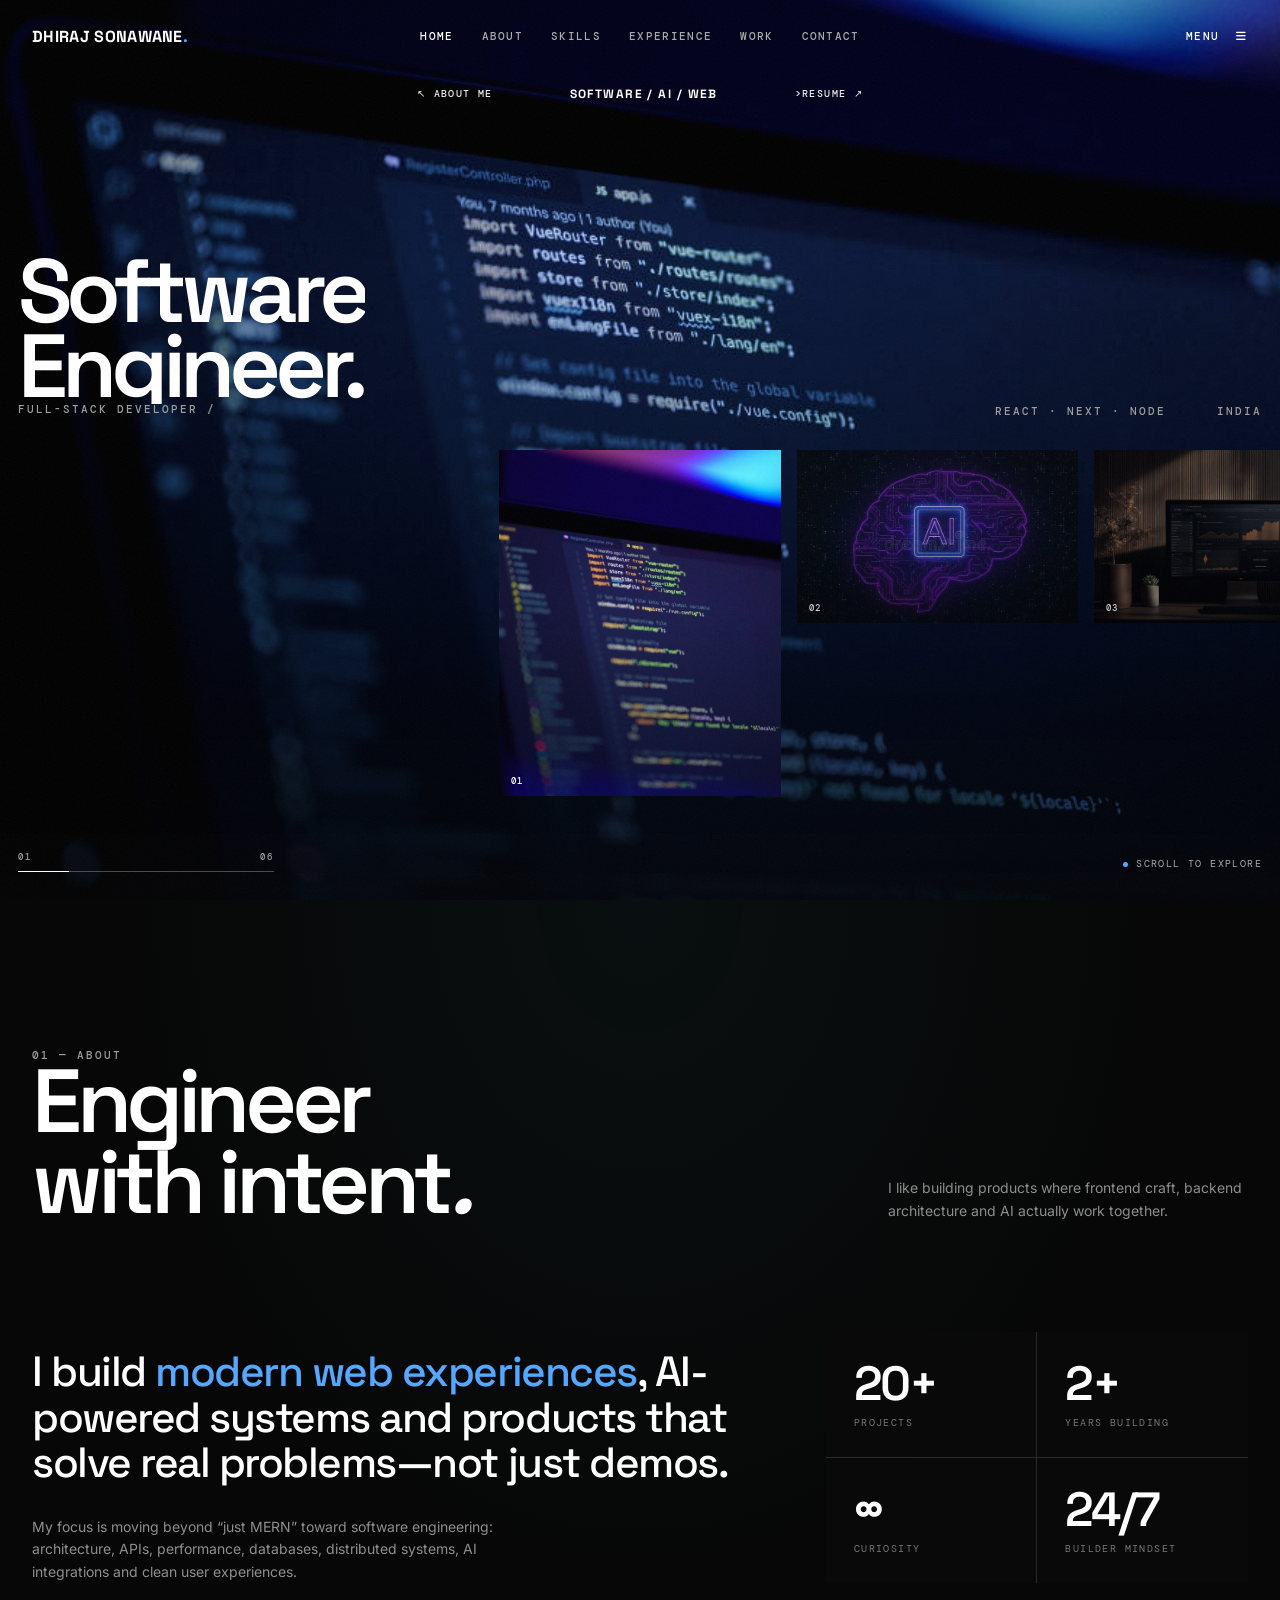
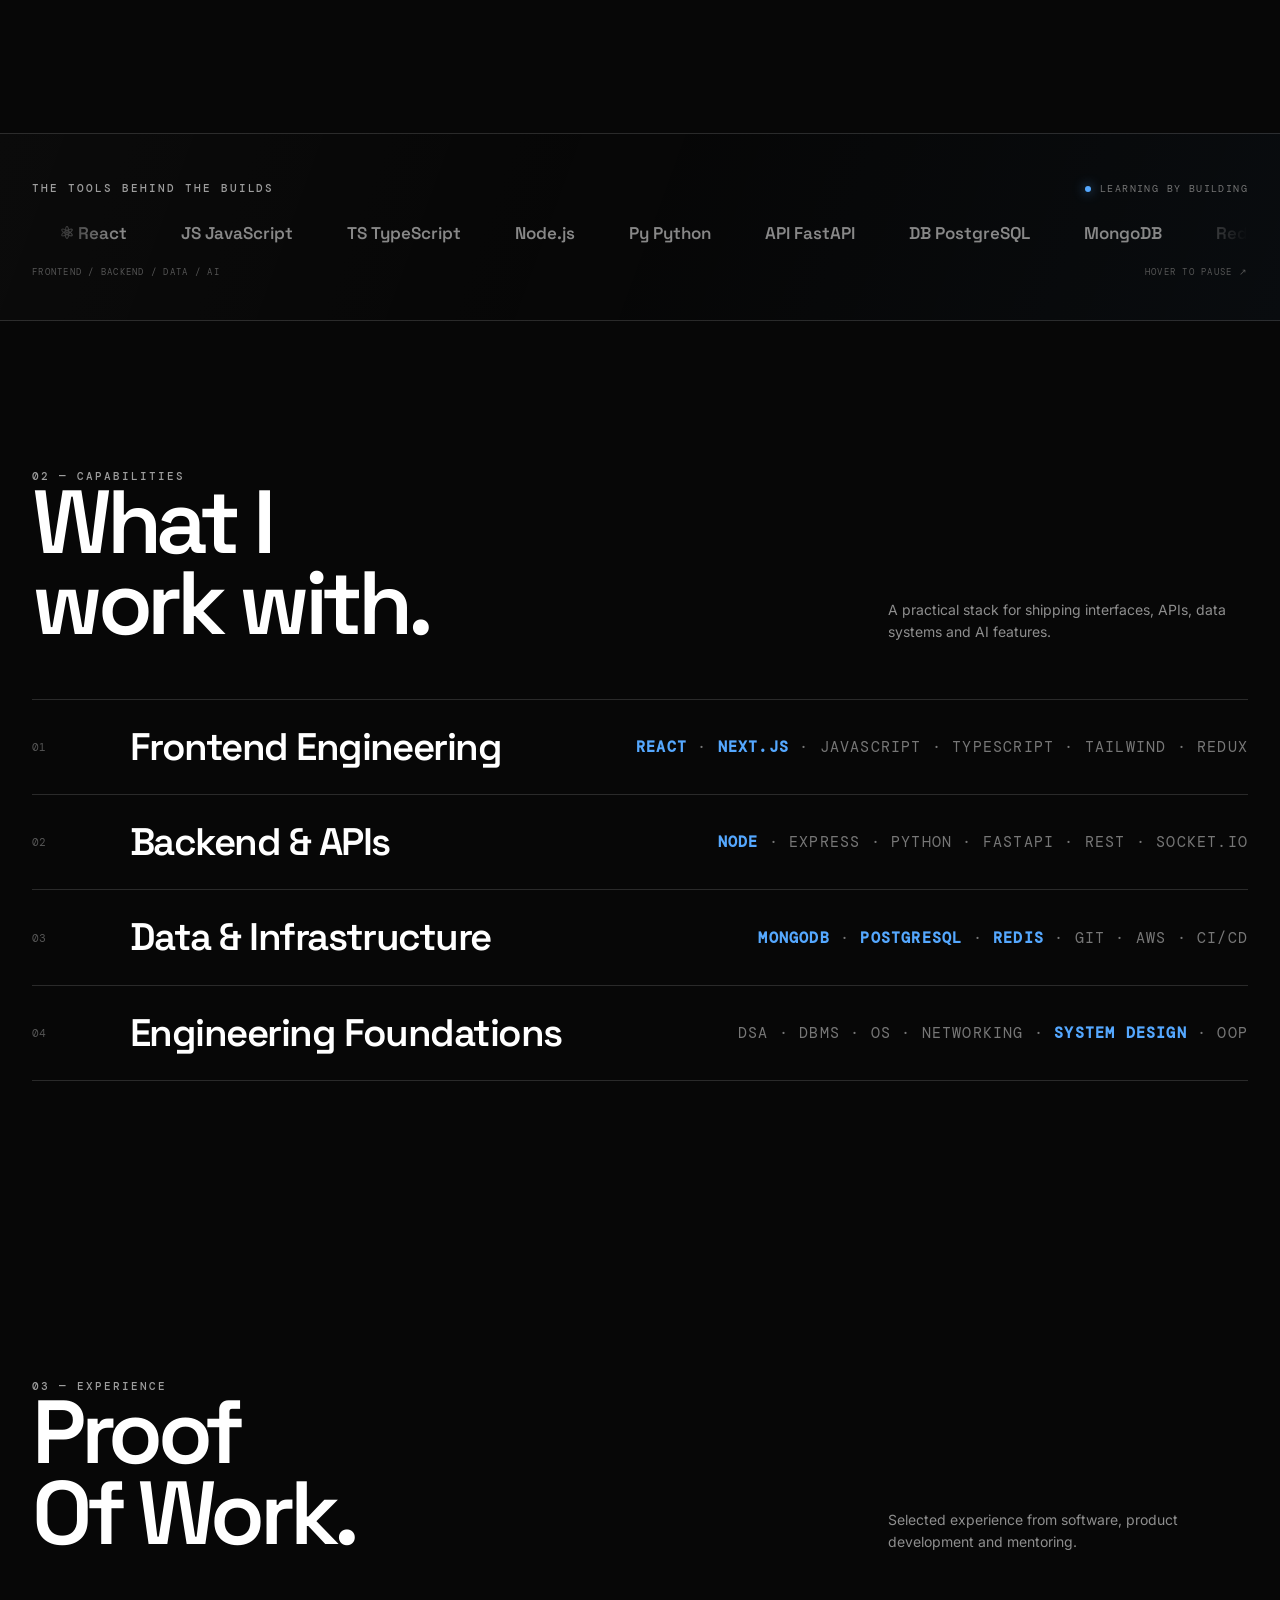
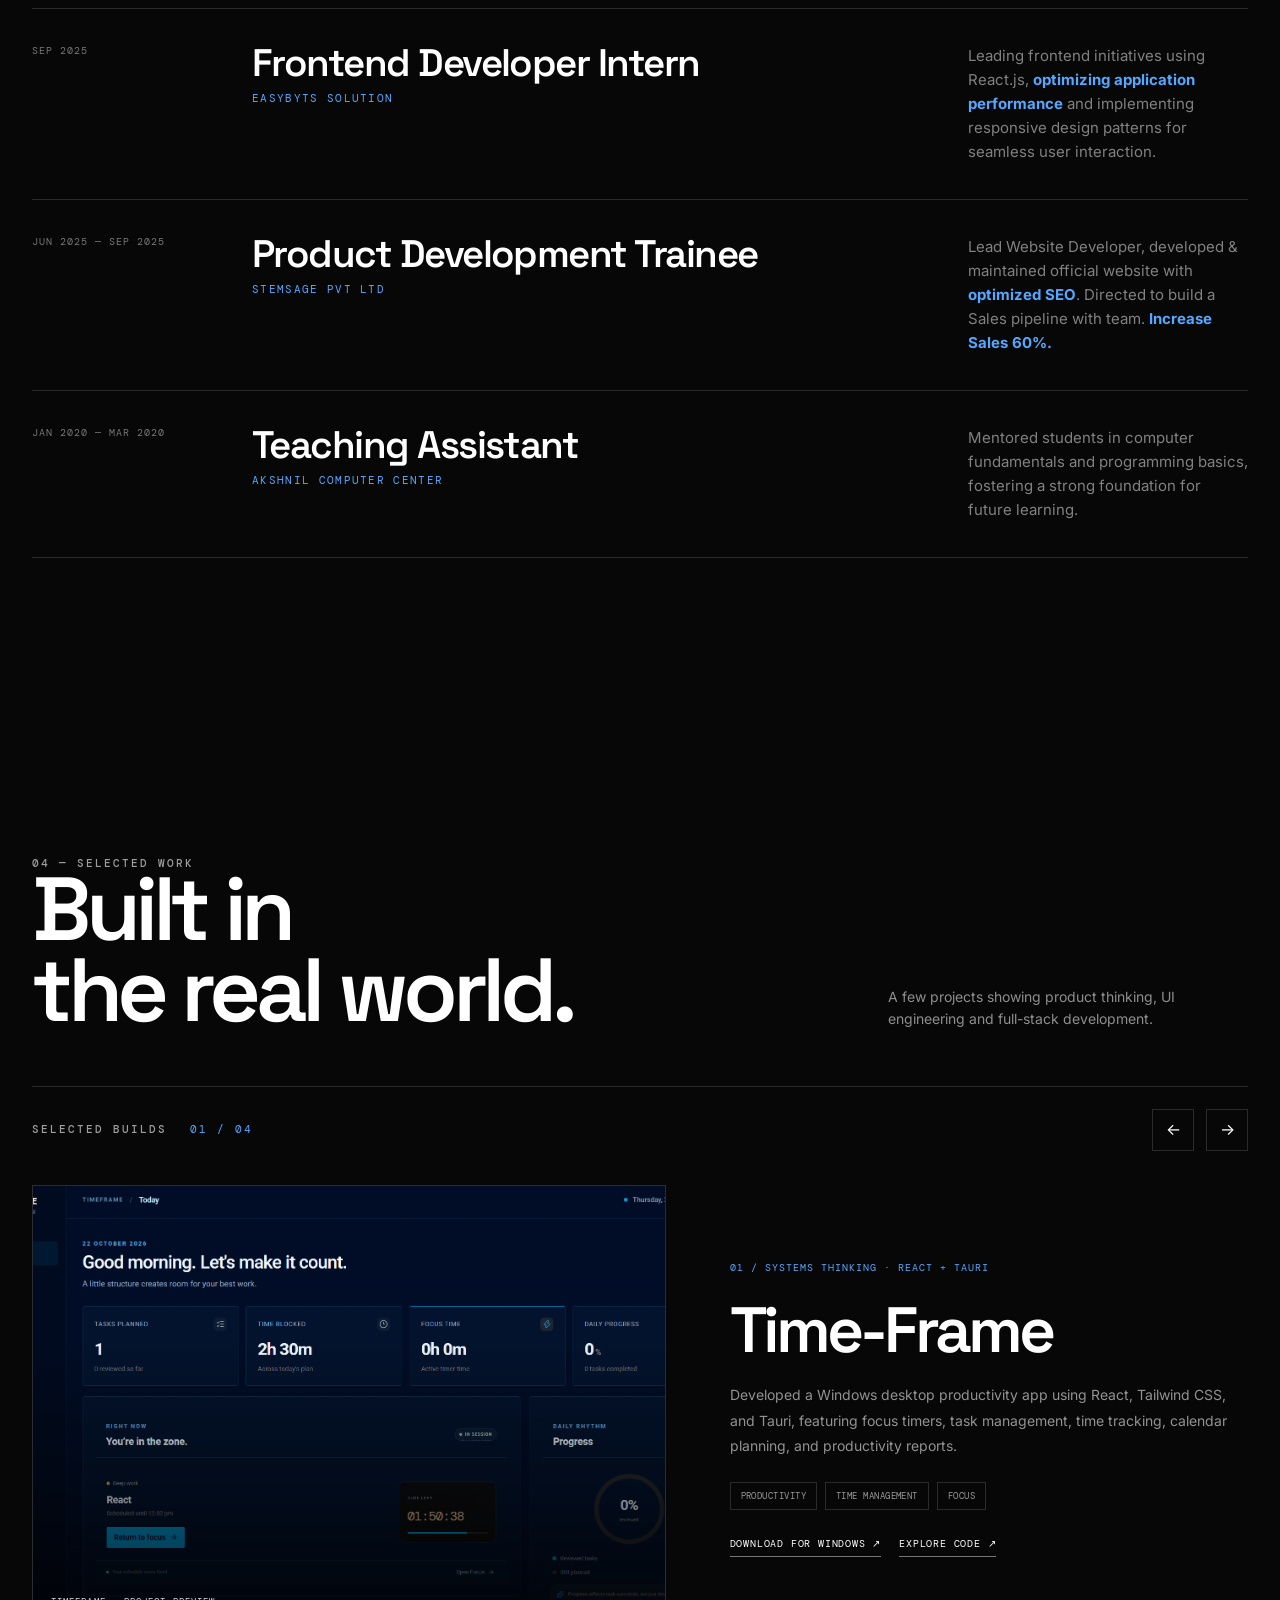
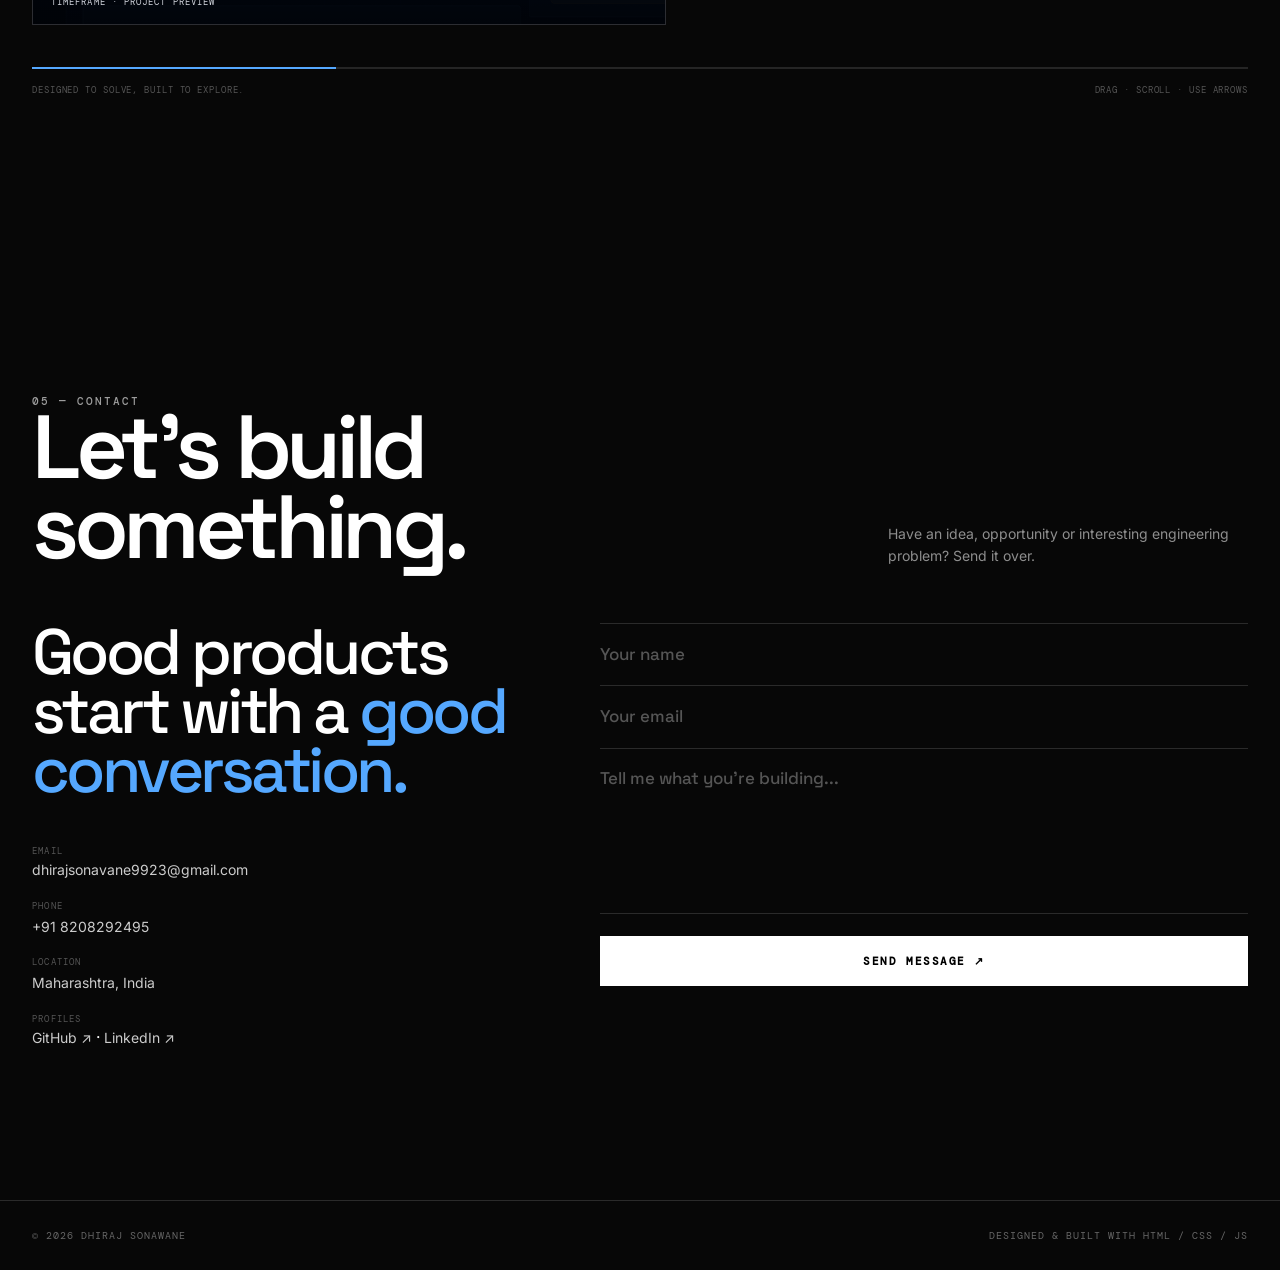
==== commit ff876abc: "Refactor mobile menu functionality and accessibility Refactor mobile menu handlers for better access" ====
--- a/index.html
+++ b/index.html
@@ -1221,7 +1221,43 @@
       text-transform: uppercase;
       letter-spacing: .1em;
     }
-
+/* Keep the full-screen menu above the header */
+.header {
+  z-index: 100;
+}
+
+.mobile-nav {
+  z-index: 200;
+  visibility: hidden;
+  pointer-events: none;
+  transform: translateY(-100%);
+  transition:
+    transform 0.65s var(--ease),
+    visibility 0s linear 0.65s;
+}
+
+.mobile-nav.open {
+  visibility: visible;
+  pointer-events: auto;
+  transform: translateY(0);
+  transition:
+    transform 0.65s var(--ease),
+    visibility 0s;
+}
+
+/* Keep the close button clickable and visible */
+.close-menu {
+  position: absolute;
+  top: 25px;
+  right: 30px;
+  z-index: 201;
+  color: #fff;
+  font-size: 32px;
+  line-height: 1;
+  cursor: pointer;
+  background: transparent;
+  border: none;
+}
     /* ================= Responsive Media Queries ================= */
     @media(max-width: 900px) {
       .hero-bg {
@@ -1773,17 +1809,41 @@
     });
 
     /* Mobile menu handlers */
-    const mobileNav = document.getElementById("mobileNav");
-    document.getElementById("menuBtn").addEventListener("click", () => {
-      mobileNav.classList.add("open");
-      document.body.classList.add("menu-open");
-    });
-    document.getElementById("closeMenu").addEventListener("click", closeMenu);
-    mobileNav.querySelectorAll("a").forEach(a => a.addEventListener("click", closeMenu));
-    function closeMenu() {
-      mobileNav.classList.remove("open");
-      document.body.classList.remove("menu-open");
-    }
+  /* Mobile menu handlers */
+const menuBtn = document.getElementById("menuBtn");
+const mobileNav = document.getElementById("mobileNav");
+const closeBtn = document.getElementById("closeMenu");
+
+function openMenu() {
+  mobileNav.classList.add("open");
+  document.body.classList.add("menu-open");
+
+  menuBtn.setAttribute("aria-expanded", "true");
+  closeBtn.focus();
+}
+
+function closeMenu() {
+  mobileNav.classList.remove("open");
+  document.body.classList.remove("menu-open");
+
+  menuBtn.setAttribute("aria-expanded", "false");
+  menuBtn.focus();
+}
+
+menuBtn.setAttribute("aria-expanded", "false");
+
+menuBtn.addEventListener("click", openMenu);
+closeBtn.addEventListener("click", closeMenu);
+
+mobileNav.querySelectorAll("a").forEach(link => {
+  link.addEventListener("click", closeMenu);
+});
+
+document.addEventListener("keydown", event => {
+  if (event.key === "Escape" && mobileNav.classList.contains("open")) {
+    closeMenu();
+  }
+});
 
     /* Scroll reveal observer */
     const revealObserver = new IntersectionObserver(entries => {
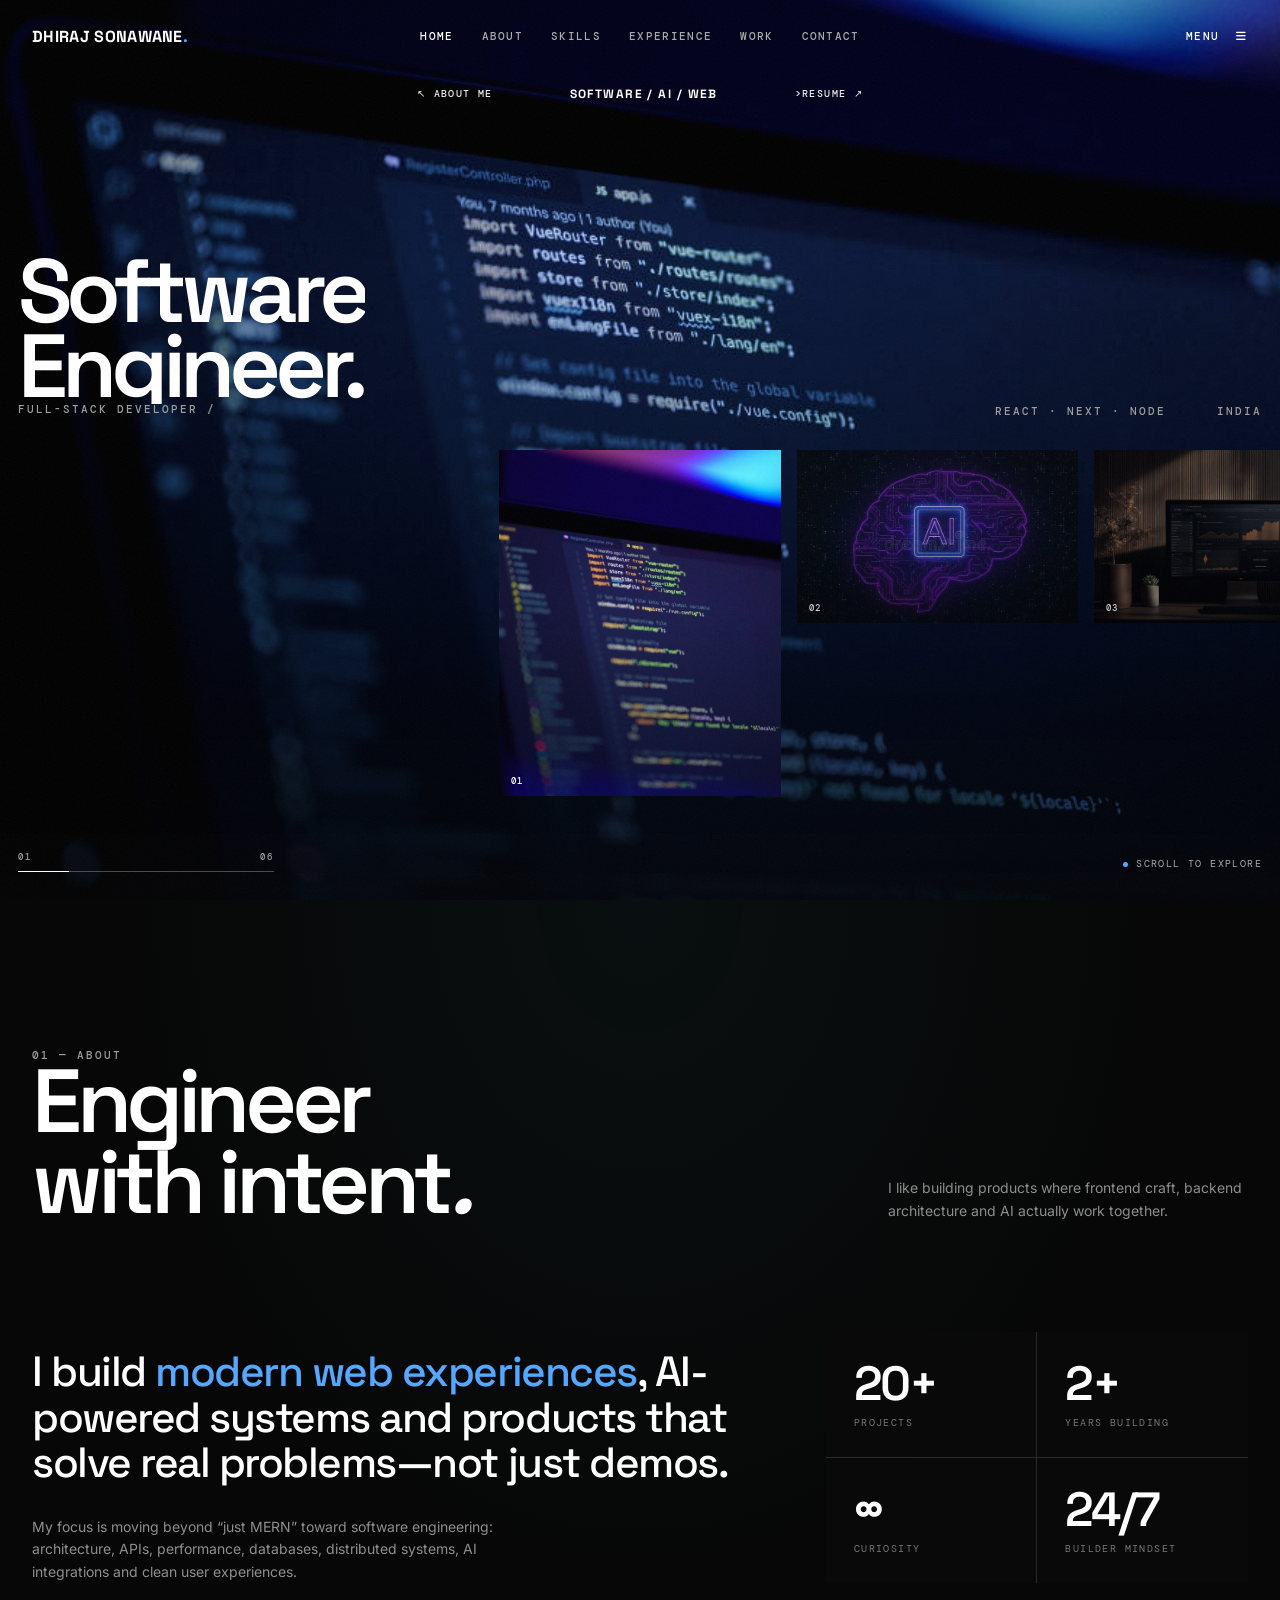
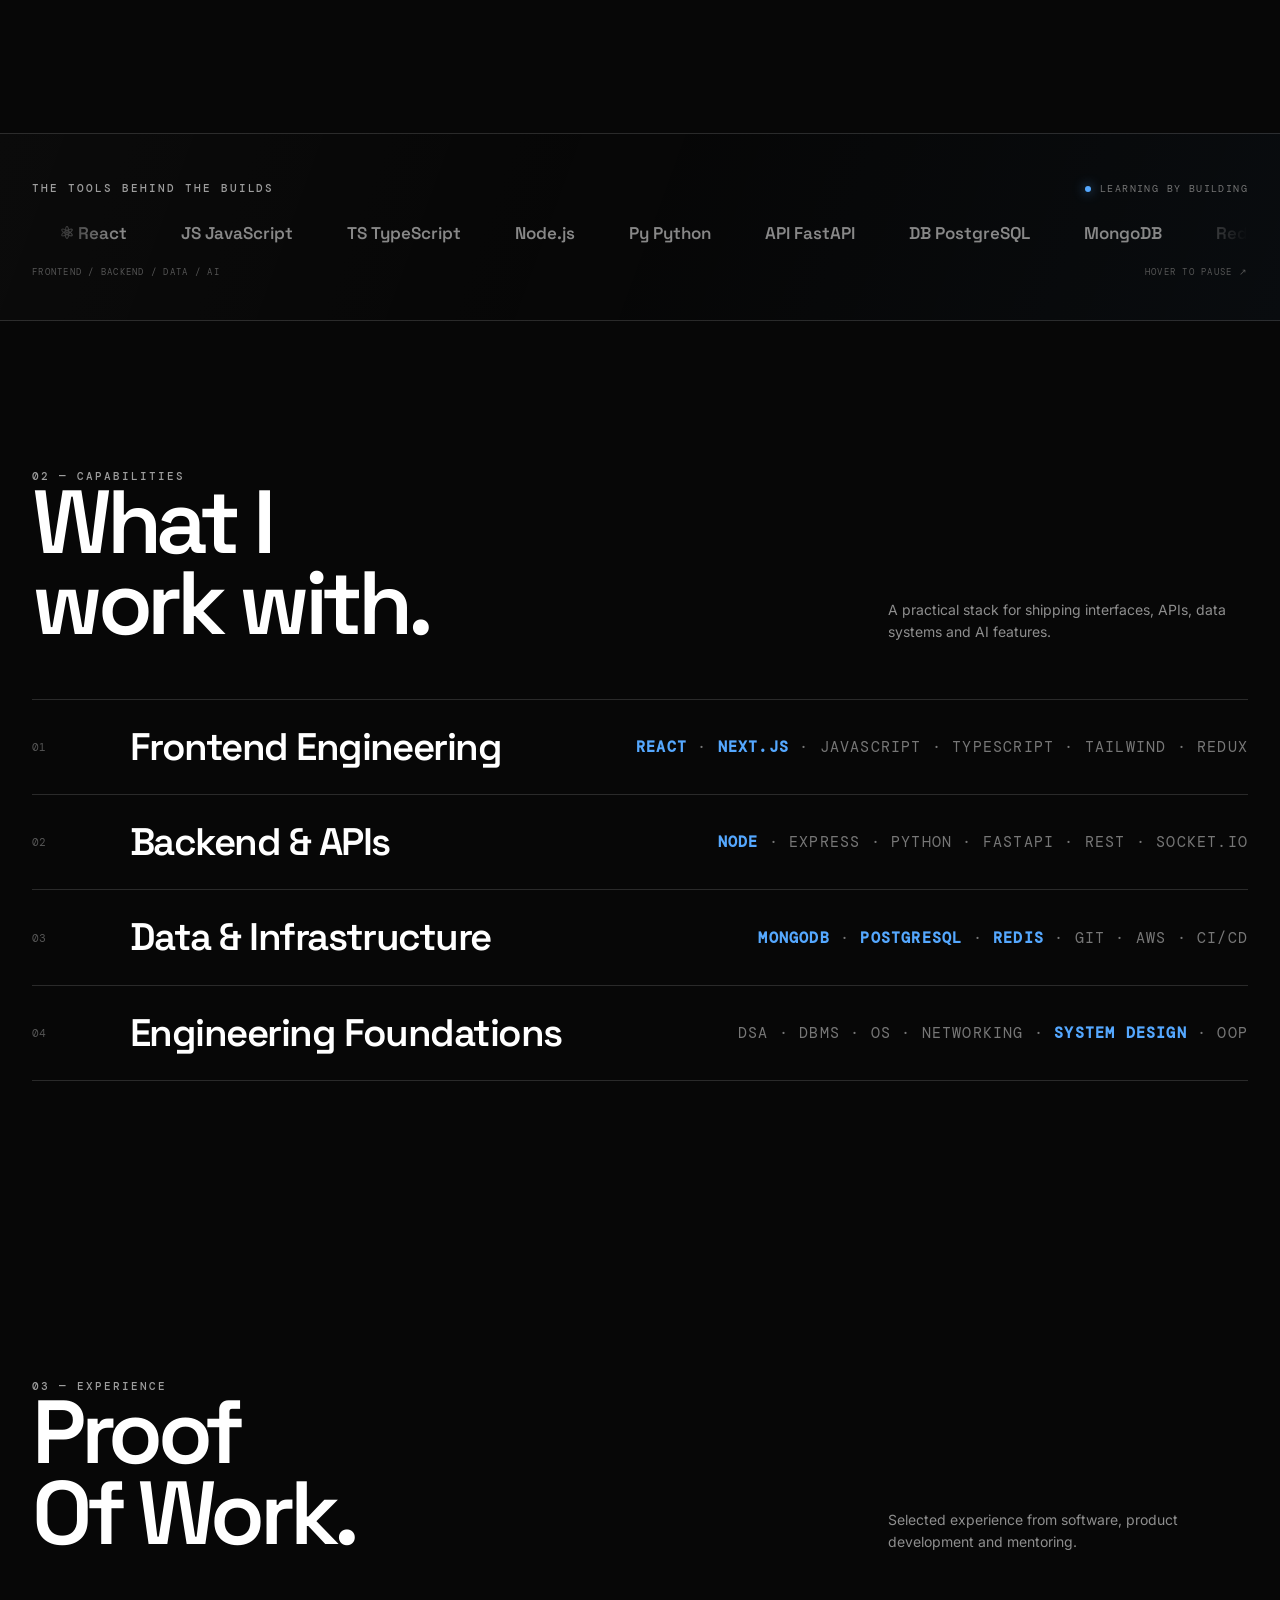
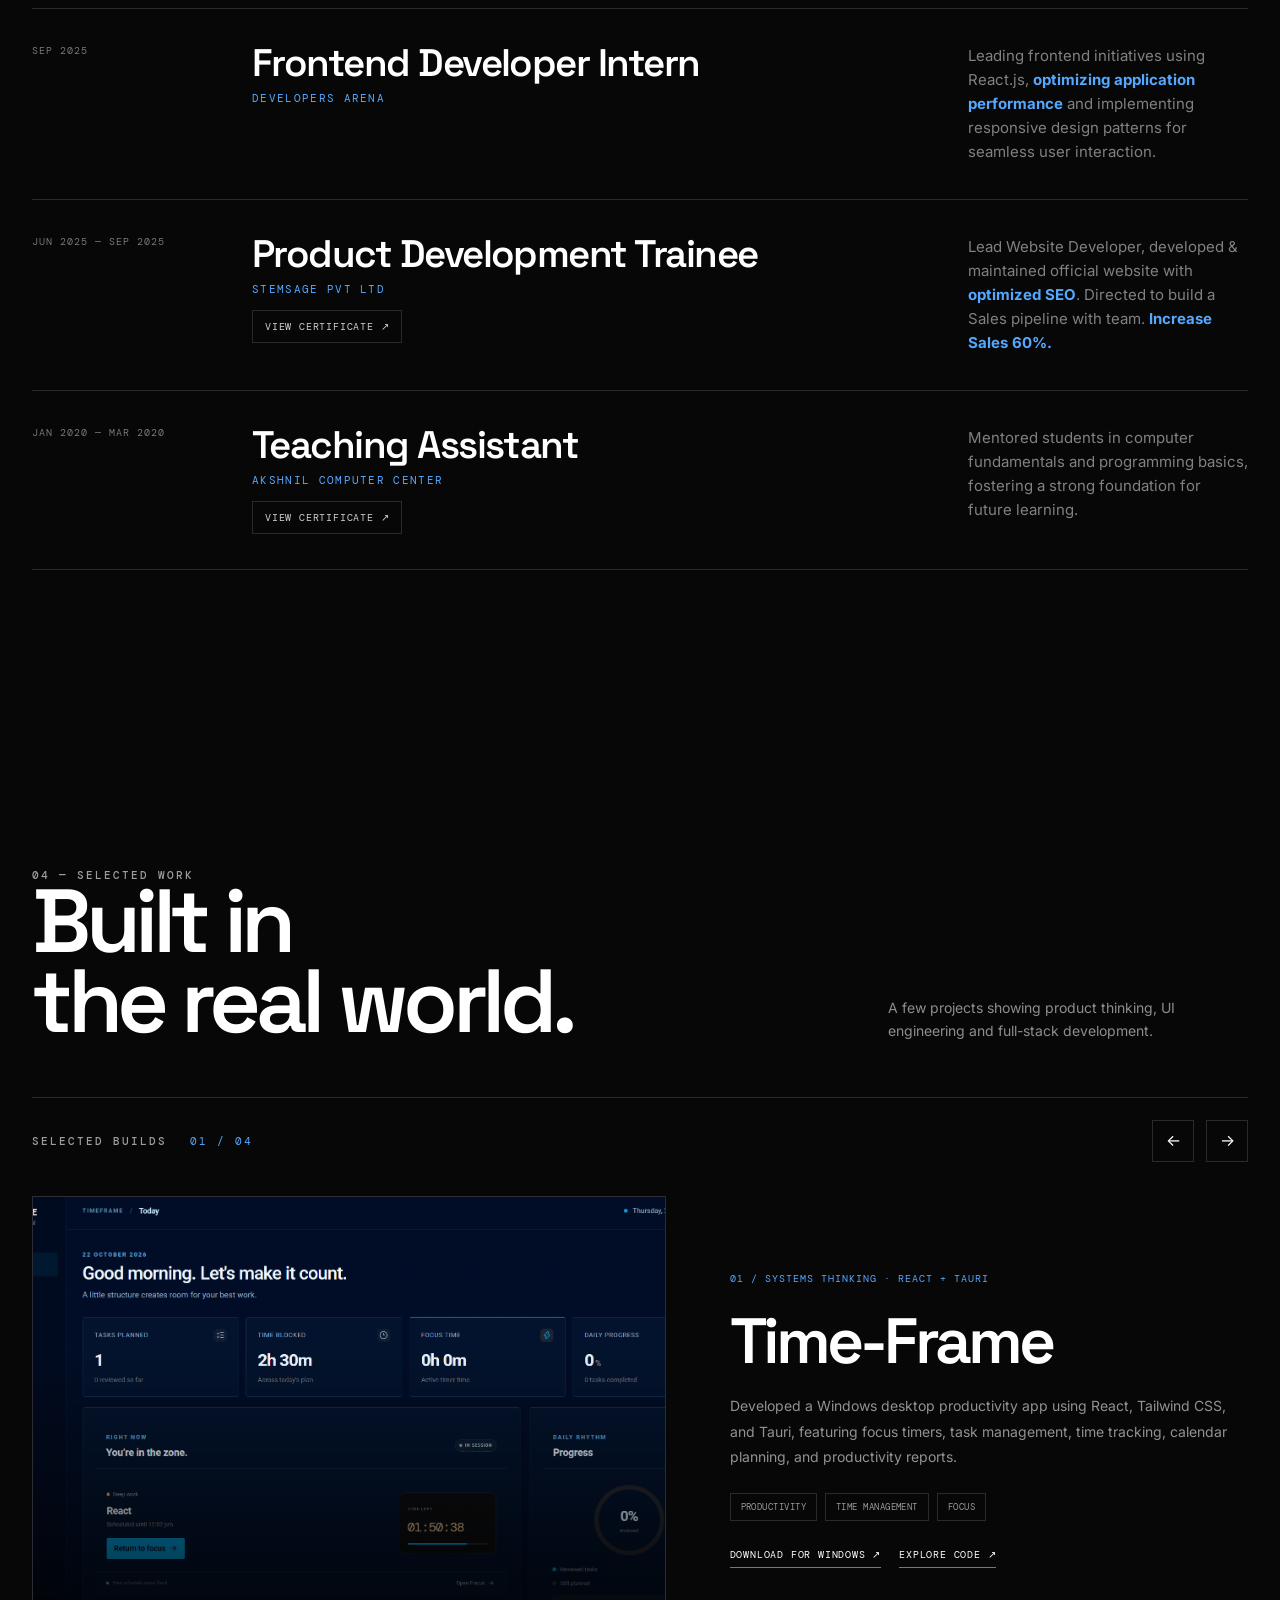
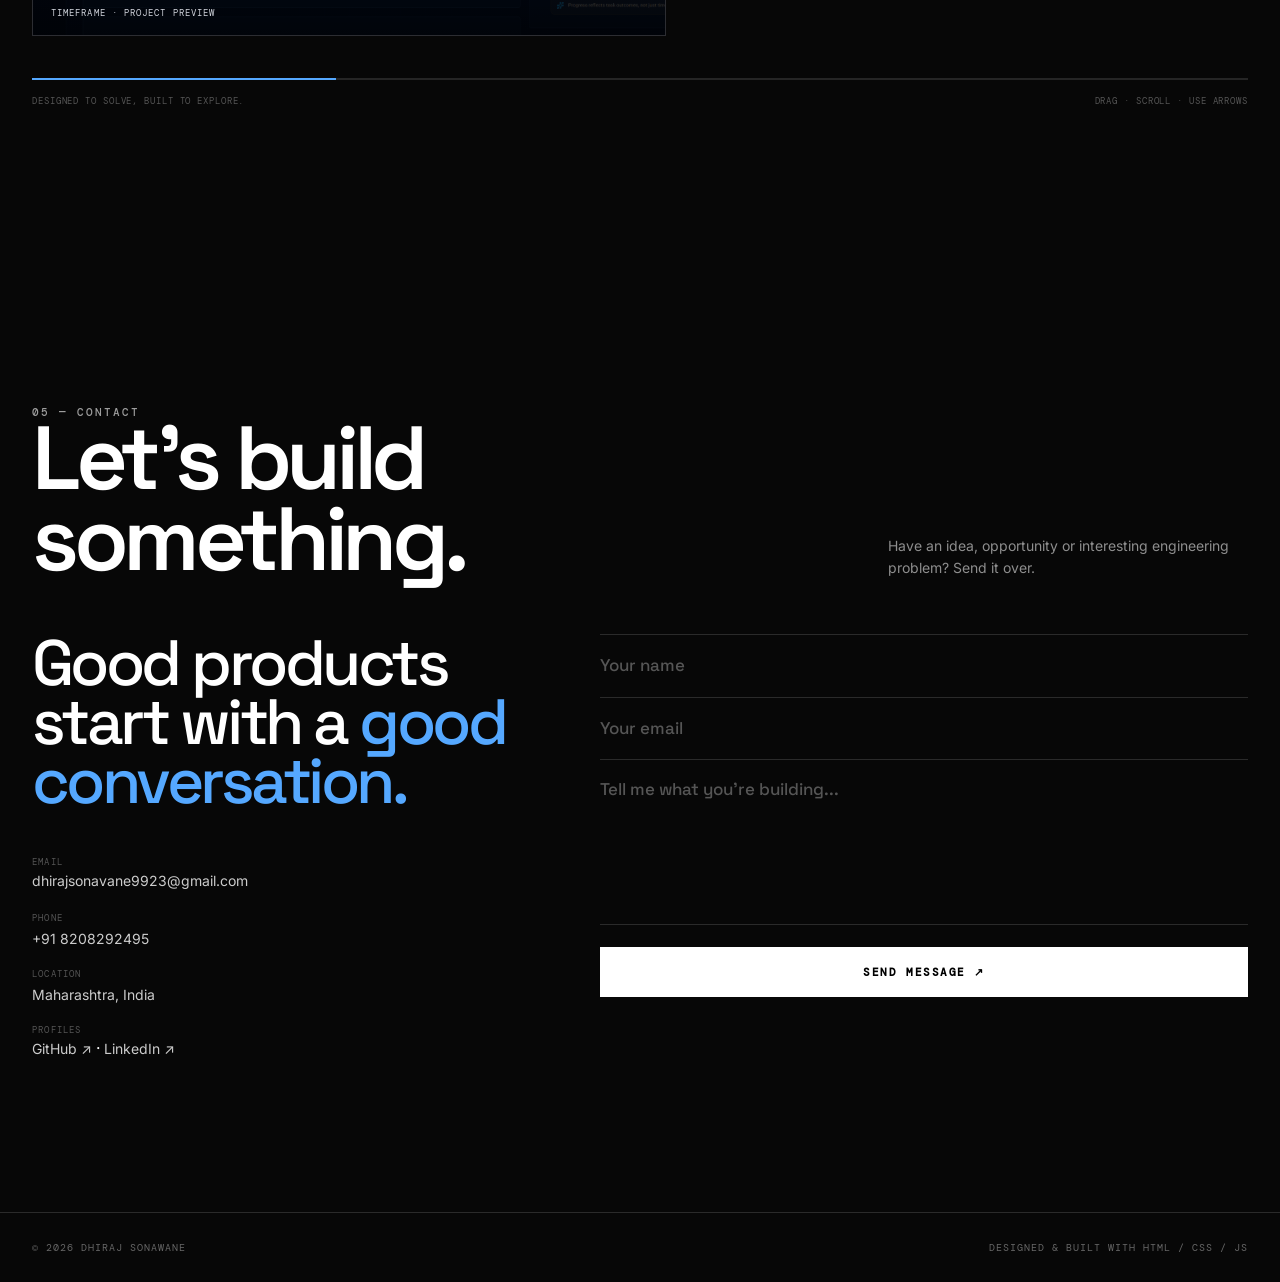
==== commit fd832edf: "Some little Changes" ====
--- a/index.html
+++ b/index.html
@@ -736,6 +736,26 @@
       font: 11px "DM Mono";
       text-transform: uppercase;
       letter-spacing: .12em;
+    }
+
+    .certificate-btn {
+      display: inline-flex;
+      align-items: center;
+      gap: 8px;
+      margin-top: 14px;
+      padding: 9px 12px;
+      border: 1px solid var(--line);
+      color: #cfcfcf;
+      font: 10px "DM Mono", monospace;
+      letter-spacing: .08em;
+      text-transform: uppercase;
+      transition: background .25s, color .25s, border-color .25s;
+    }
+
+    .certificate-btn:hover {
+      background: var(--accent);
+      border-color: var(--accent);
+      color: #080808;
     }
 
     .exp-desc {
@@ -1499,7 +1519,7 @@
             <div class="exp-date">SEP 2025</div>
             <div>
               <h3 class="exp-role">Frontend Developer Intern</h3>
-              <div class="exp-company">EasyByts Solution</div>
+              <div class="exp-company">Developers Arena</div>
             </div>
             <p class="exp-desc">Leading frontend initiatives using React.js, <strong style="color: #55a8ff;">optimizing application performance</strong> and implementing responsive design patterns for seamless user interaction.</p>
           </article>
@@ -1508,6 +1528,7 @@
             <div>
               <h3 class="exp-role">Product Development Trainee</h3>
               <div class="exp-company">StemSage Pvt Ltd</div>
+              <a class="certificate-btn" href="images/StemSage Certificate.pdf" target="_blank" rel="noopener noreferrer">View Certificate ↗</a>
             </div>
             <p class="exp-desc">Lead Website Developer, developed & maintained official website with <strong style="color: #55a8ff;">optimized SEO</strong>. Directed to build a Sales pipeline with team. <strong style="color: #55a8ff;">Increase Sales 60%.</strong></p>
           </article>
@@ -1516,6 +1537,7 @@
             <div>
               <h3 class="exp-role">Teaching Assistant</h3>
               <div class="exp-company">Akshnil Computer Center</div>
+              <a class="certificate-btn" href="images/trainee teacher.jpg" target="_blank" rel="noopener noreferrer">View Certificate ↗</a>
             </div>
             <p class="exp-desc">Mentored students in computer fundamentals and programming basics, fostering a strong foundation for future learning.</p>
           </article>
@@ -1564,8 +1586,8 @@
       <span>Focus</span>
     </div>
     <div class="project-links">
-      <a href="https://github.com/FSDDhiraj/TimeFrame-Desktop-App/releases/tag/v0.1.0" target="_blank" rel="noopener noreferrer">Download for Windows ↗</a>
-      <a href="https://github.com/FSDDhiraj/TimeFrame-Desktop-App" target="_blank" rel="noopener noreferrer">Explore code ↗</a>
+      <a href="https://github.com/FSDDhiraj/TimeFrame-Desktop-App/releases/tag/v0.1.0" target="_parent" rel="noreferrer">Download for Windows ↗</a>
+      <a href="https://github.com/FSDDhiraj/TimeFrame-Desktop-App" target="_parent" rel="noreferrer">Explore code ↗</a>
     </div>
   </div>
 </article>
@@ -1580,7 +1602,7 @@
                   <p>An interactive performance lab featuring a custom render-tracking hook, browser timing, a live render timeline, component inspection, and memoization ON/OFF comparisons.</p>
                   <div class="project-tags"><span>Instrumentation</span><span>Performance</span><span>Vite</span></div>
                   <div class="project-links">
-                    <a href="https://reactrenderdetect-cvsb9f87x-dhiraj-sonawanes-projects.vercel.app/" target="_blank" rel="noopener noreferrer">Live demo ↗</a>
+                    <a href="https://reactrenderdetect-cvsb9f87x-dhiraj-sonawanes-projects.vercel.app/" target="_parent" rel="noreferrer">Live demo ↗</a>
                     <small>SELF-CONTAINED LAB</small>
                   </div>
                 </div>
@@ -1596,8 +1618,8 @@
                   <p>A modern invoice builder designed to make creating professional invoices straightforward, structured, and fast, with a clear document-first workflow.</p>
                   <div class="project-tags"><span>Document UX</span><span>Web App</span><span>Product Design</span></div>
                   <div class="project-links">
-                    <a href="https://invoice-craft-nu.vercel.app/" target="_blank" rel="noopener noreferrer">Live project ↗</a>
-                    <a href="https://github.com/FSDDhiraj/InvoiceCraft--Smart-Invoice-Generator" target="_blank" rel="noopener noreferrer">Source code ↗</a>
+                    <a href="https://invoice-craft-nu.vercel.app/" target="_parent" rel="noreferrer">Live project ↗</a>
+                    <a href="https://github.com/FSDDhiraj/InvoiceCraft--Smart-Invoice-Generator" target="_parent" rel="noreferrer">Source code ↗</a>
                   </div>
                 </div>
               </article>
@@ -1612,8 +1634,8 @@
                   <p>A modern career planning interface designed to help users navigate their professional journey with clarity and confidence.</p>
                   <div class="project-tags"><span>Career Planning</span><span>Web App</span><span>Product Design</span></div>
                   <div class="project-links">
-                    <a href="https://vercel.com/dhiraj-sonawanes-projects/ai_career_navigator" target="_blank" rel="noopener noreferrer">Live project ↗</a>
-                    <a href="https://github.com/FSDDhiraj/Ai-career-navigator" target="_blank" rel="noopener noreferrer">Source code ↗</a>
+                    <a href="https://vercel.com/dhiraj-sonawanes-projects/ai_career_navigator" target="_parent" rel="noreferrer">Live project ↗</a>
+                    <a href="https://github.com/FSDDhiraj/Ai-career-navigator" target="_parent" rel="noreferrer">Source code ↗</a>
                   </div>
                 </div>
               </article>
@@ -1646,7 +1668,7 @@
               <div class="contact-detail"><small>Email</small><a href="mailto:dhirajsonavane9923@gmail.com">dhirajsonavane9923@gmail.com</a></div>
               <div class="contact-detail"><small>Phone</small><p>+91 8208292495</p></div>
               <div class="contact-detail"><small>Location</small><p>Maharashtra, India</p></div>
-              <div class="contact-detail"><small>Profiles</small><a href="https://github.com/FSDDhiraj" target="_blank" rel="noopener noreferrer">GitHub ↗</a> · <a href="https://www.linkedin.com/in/dhiraj-sonawane-38a3a020b/" target="_blank" rel="noopener noreferrer">LinkedIn ↗</a></div>
+              <div class="contact-detail"><small>Profiles</small><a href="https://github.com/FSDDhiraj" target="_parent">GitHub ↗</a> · <a href="https://www.linkedin.com/in/dhiraj-sonawane-38a3a020b/" target="_parent">LinkedIn ↗</a></div>
             </div>
           </div>
 
@@ -1809,41 +1831,17 @@
     });
 
     /* Mobile menu handlers */
-  /* Mobile menu handlers */
-const menuBtn = document.getElementById("menuBtn");
-const mobileNav = document.getElementById("mobileNav");
-const closeBtn = document.getElementById("closeMenu");
-
-function openMenu() {
-  mobileNav.classList.add("open");
-  document.body.classList.add("menu-open");
-
-  menuBtn.setAttribute("aria-expanded", "true");
-  closeBtn.focus();
-}
-
-function closeMenu() {
-  mobileNav.classList.remove("open");
-  document.body.classList.remove("menu-open");
-
-  menuBtn.setAttribute("aria-expanded", "false");
-  menuBtn.focus();
-}
-
-menuBtn.setAttribute("aria-expanded", "false");
-
-menuBtn.addEventListener("click", openMenu);
-closeBtn.addEventListener("click", closeMenu);
-
-mobileNav.querySelectorAll("a").forEach(link => {
-  link.addEventListener("click", closeMenu);
-});
-
-document.addEventListener("keydown", event => {
-  if (event.key === "Escape" && mobileNav.classList.contains("open")) {
-    closeMenu();
-  }
-});
+    const mobileNav = document.getElementById("mobileNav");
+    document.getElementById("menuBtn").addEventListener("click", () => {
+      mobileNav.classList.add("open");
+      document.body.classList.add("menu-open");
+    });
+    document.getElementById("closeMenu").addEventListener("click", closeMenu);
+    mobileNav.querySelectorAll("a").forEach(a => a.addEventListener("click", closeMenu));
+    function closeMenu() {
+      mobileNav.classList.remove("open");
+      document.body.classList.remove("menu-open");
+    }
 
     /* Scroll reveal observer */
     const revealObserver = new IntersectionObserver(entries => {
@@ -1890,11 +1888,10 @@
         if (e.key === "ArrowLeft") { e.preventDefault(); go(index - 1); }
       });
       viewport.addEventListener("pointerdown", e => {
-        // Links, buttons, and other controls must remain clickable inside the carousel.
-        if (e.target.closest("a, button, input, textarea, select, summary, label")) return;
         if (e.pointerType === "mouse" && e.button !== 0) return;
         startX = e.clientX;
         dragging = true;
+        viewport.setPointerCapture?.(e.pointerId);
       });
       viewport.addEventListener("pointerup", e => {
         if (!dragging) return;
@@ -1902,7 +1899,7 @@
         dragging = false;
         if (Math.abs(dx) > 55) go(index + (dx < 0 ? 1 : -1));
       });
-      viewport.addEventListener("pointercancel", () => { dragging = false; });
+      viewport.addEventListener("pointercancel", () => dragging = false);
       window.addEventListener("resize", () => go(index));
       go(0);
     })();
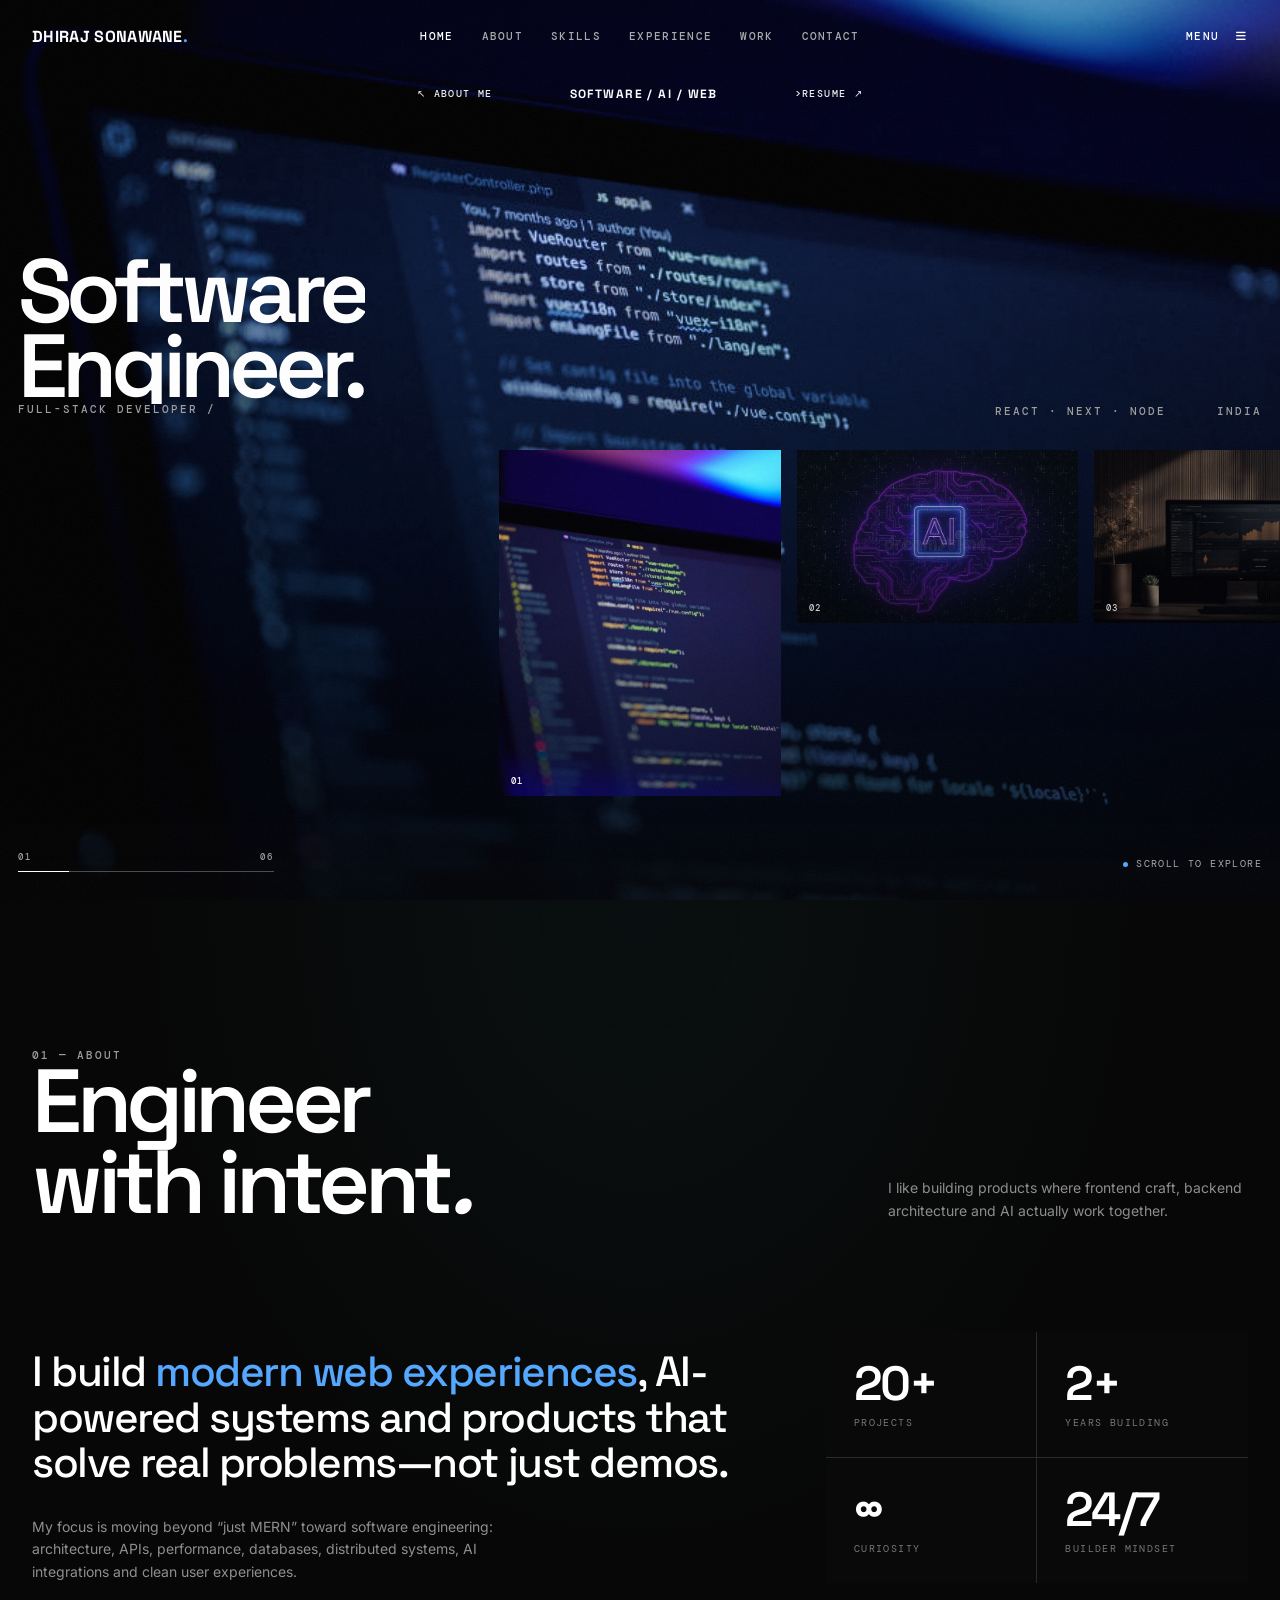
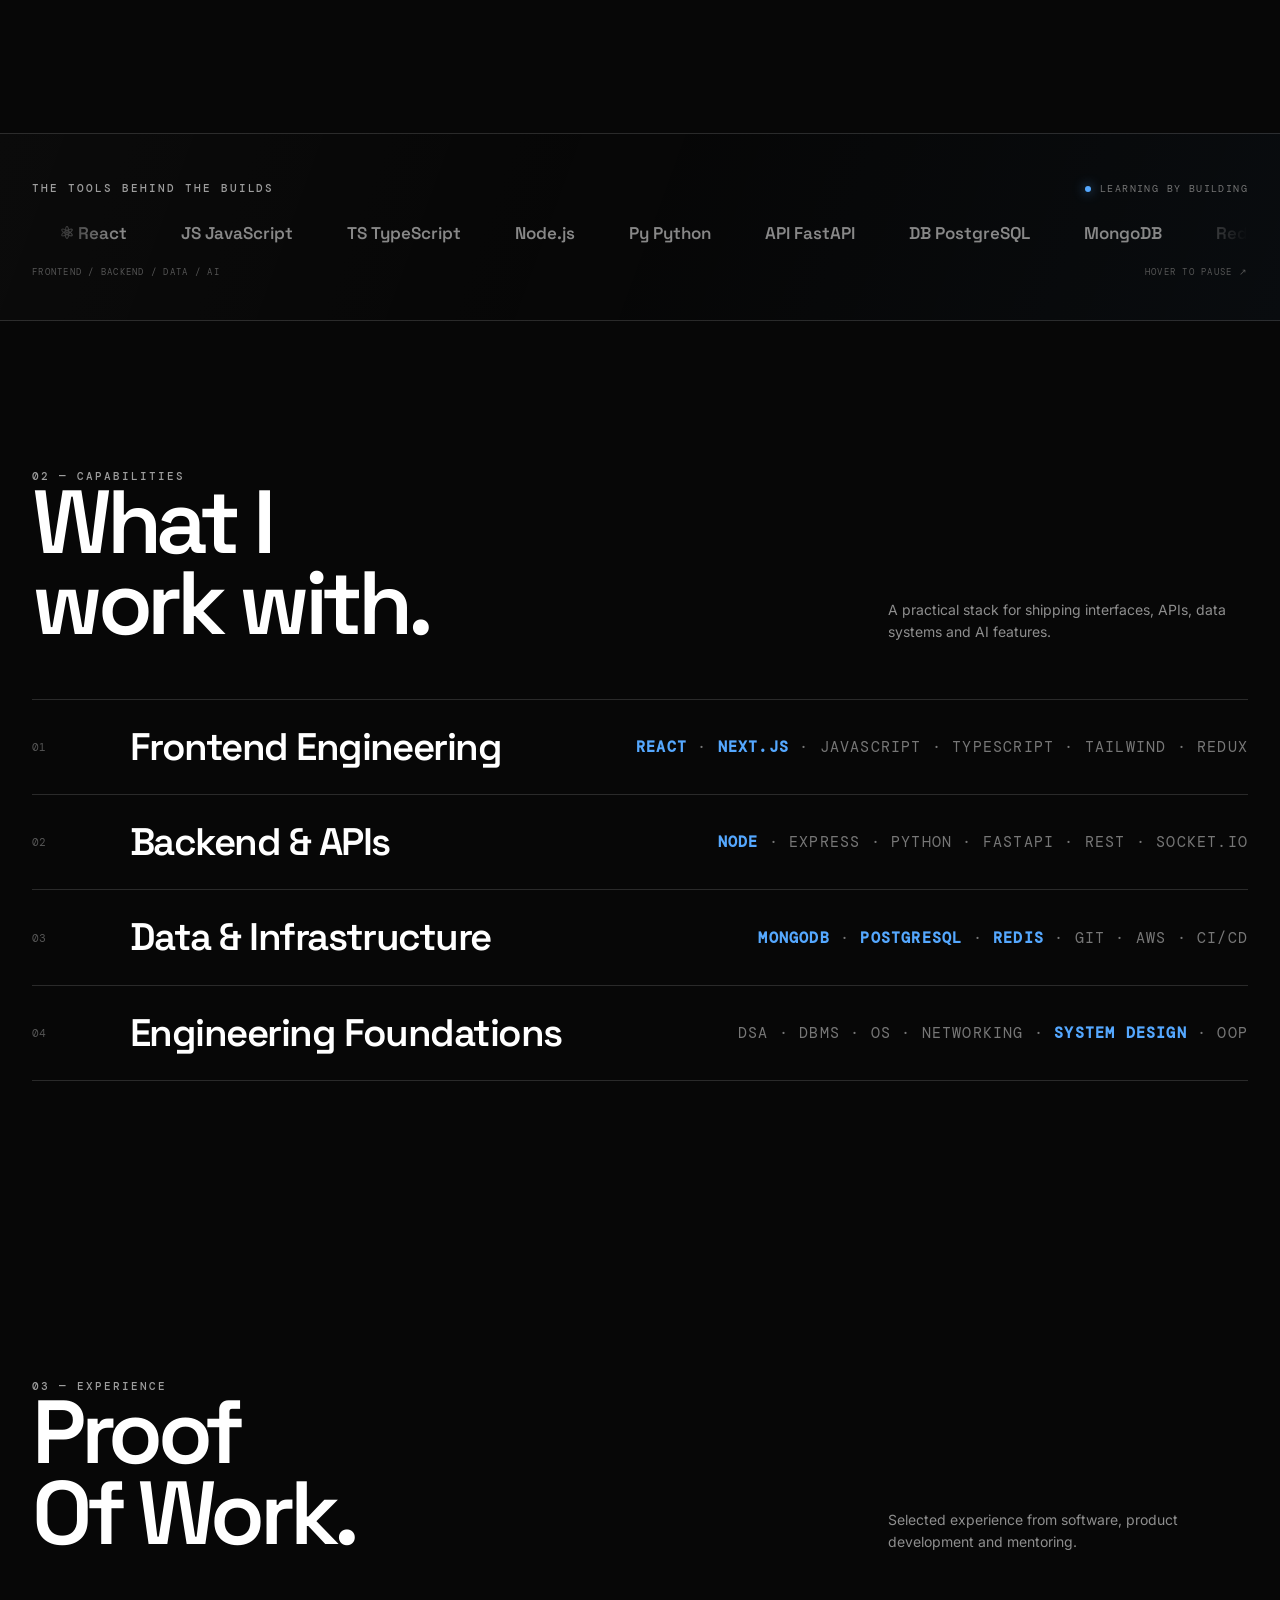
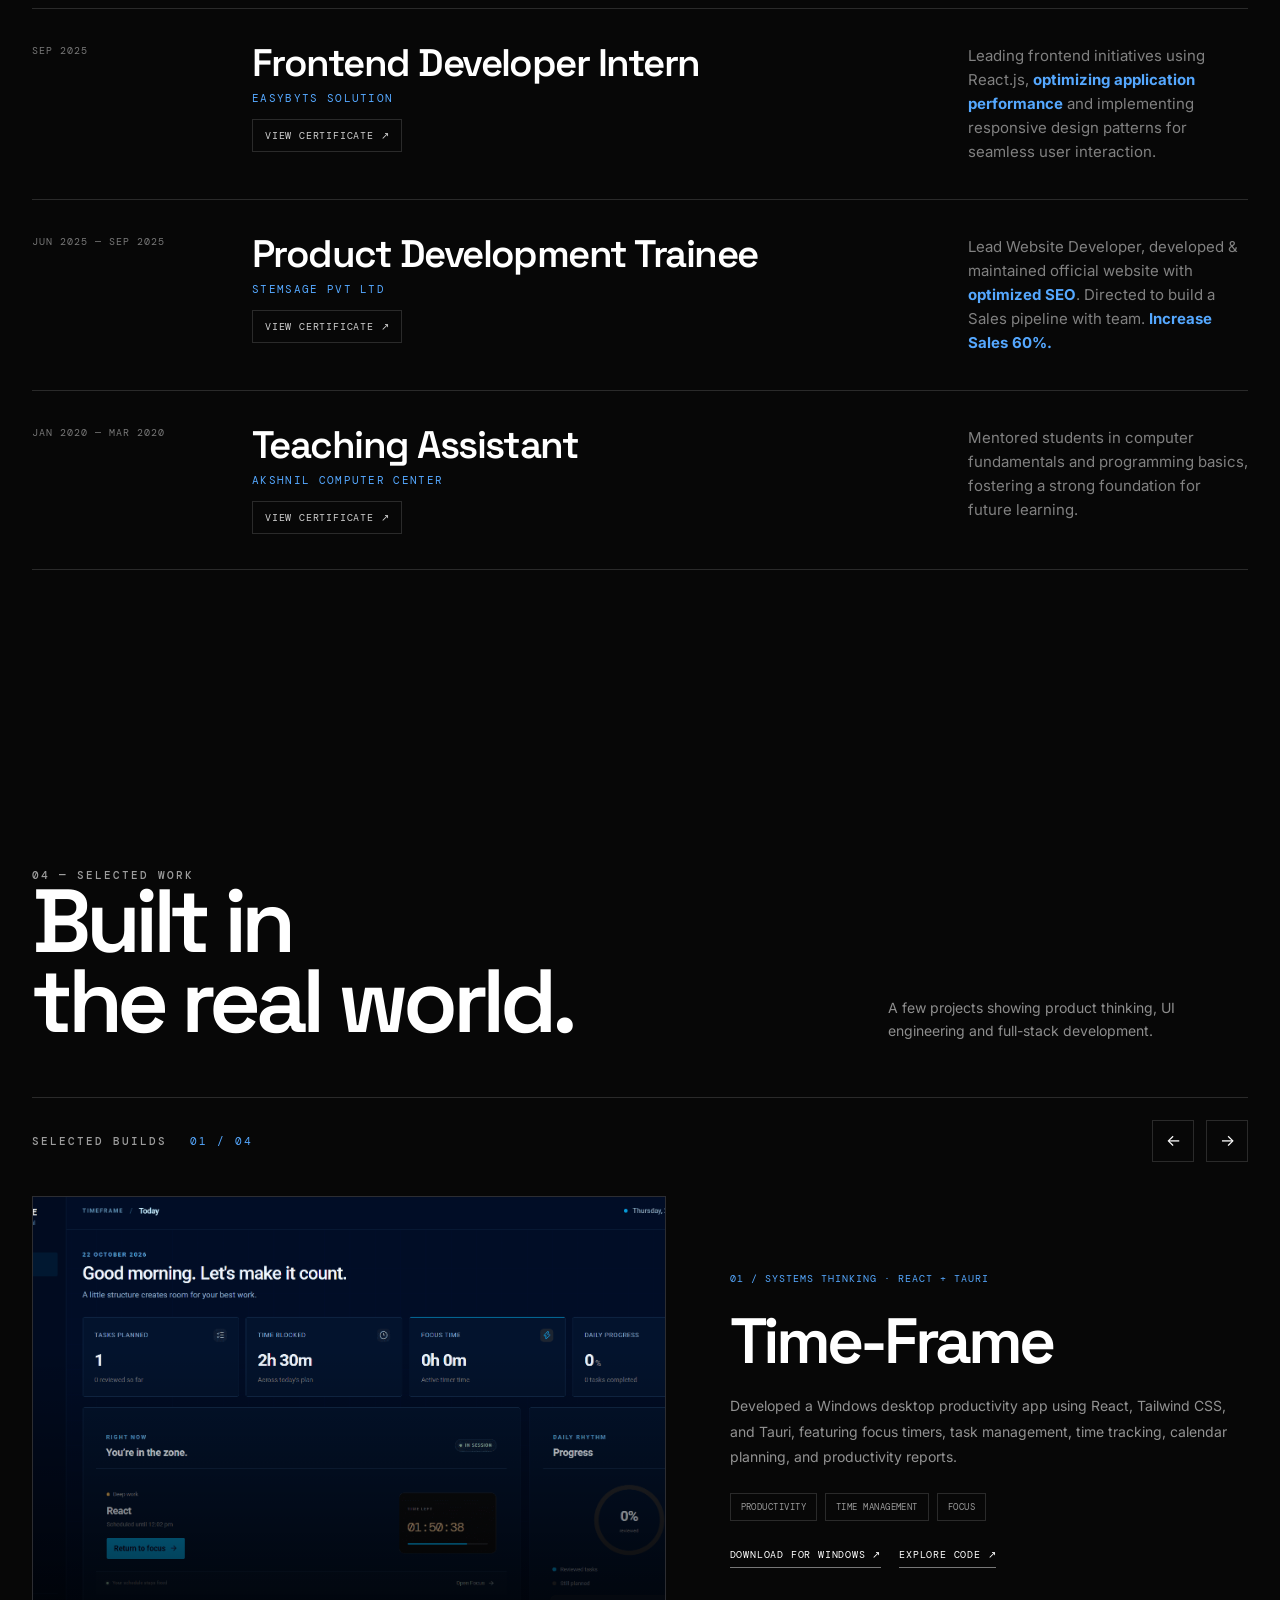
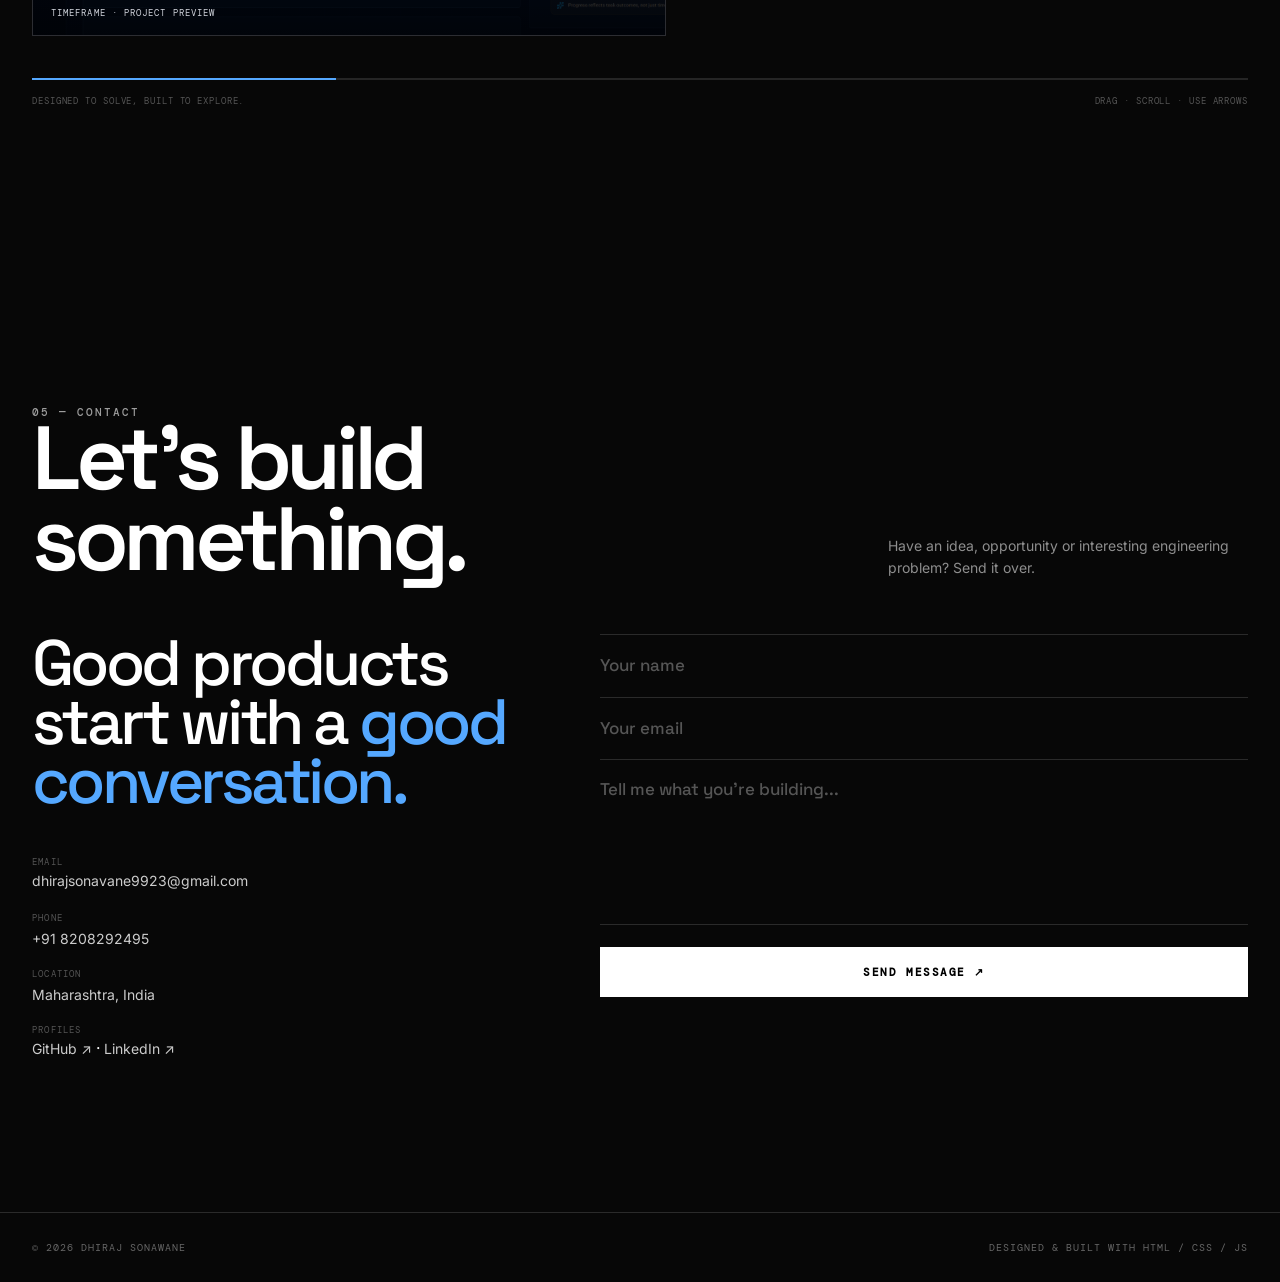
==== commit f368ad73: "experience section" ====
--- a/index.html
+++ b/index.html
@@ -1519,7 +1519,9 @@
             <div class="exp-date">SEP 2025</div>
             <div>
               <h3 class="exp-role">Frontend Developer Intern</h3>
-              <div class="exp-company">Developers Arena</div>
+              <div class="exp-company">EasyByts Solution</div>
+              <a class="certificate-btn" href="images/Internship Easybyts Certificate.pdf" target="_blank" rel="noopener noreferrer">View Certificate ↗</a>
+
             </div>
             <p class="exp-desc">Leading frontend initiatives using React.js, <strong style="color: #55a8ff;">optimizing application performance</strong> and implementing responsive design patterns for seamless user interaction.</p>
           </article>
@@ -1528,7 +1530,7 @@
             <div>
               <h3 class="exp-role">Product Development Trainee</h3>
               <div class="exp-company">StemSage Pvt Ltd</div>
-              <a class="certificate-btn" href="images/StemSage Certificate.pdf" target="_blank" rel="noopener noreferrer">View Certificate ↗</a>
+              <a class="certificate-btn" href="images/StemSage Internship certificate.jpg" target="_blank" rel="noopener noreferrer">View Certificate ↗</a>
             </div>
             <p class="exp-desc">Lead Website Developer, developed & maintained official website with <strong style="color: #55a8ff;">optimized SEO</strong>. Directed to build a Sales pipeline with team. <strong style="color: #55a8ff;">Increase Sales 60%.</strong></p>
           </article>
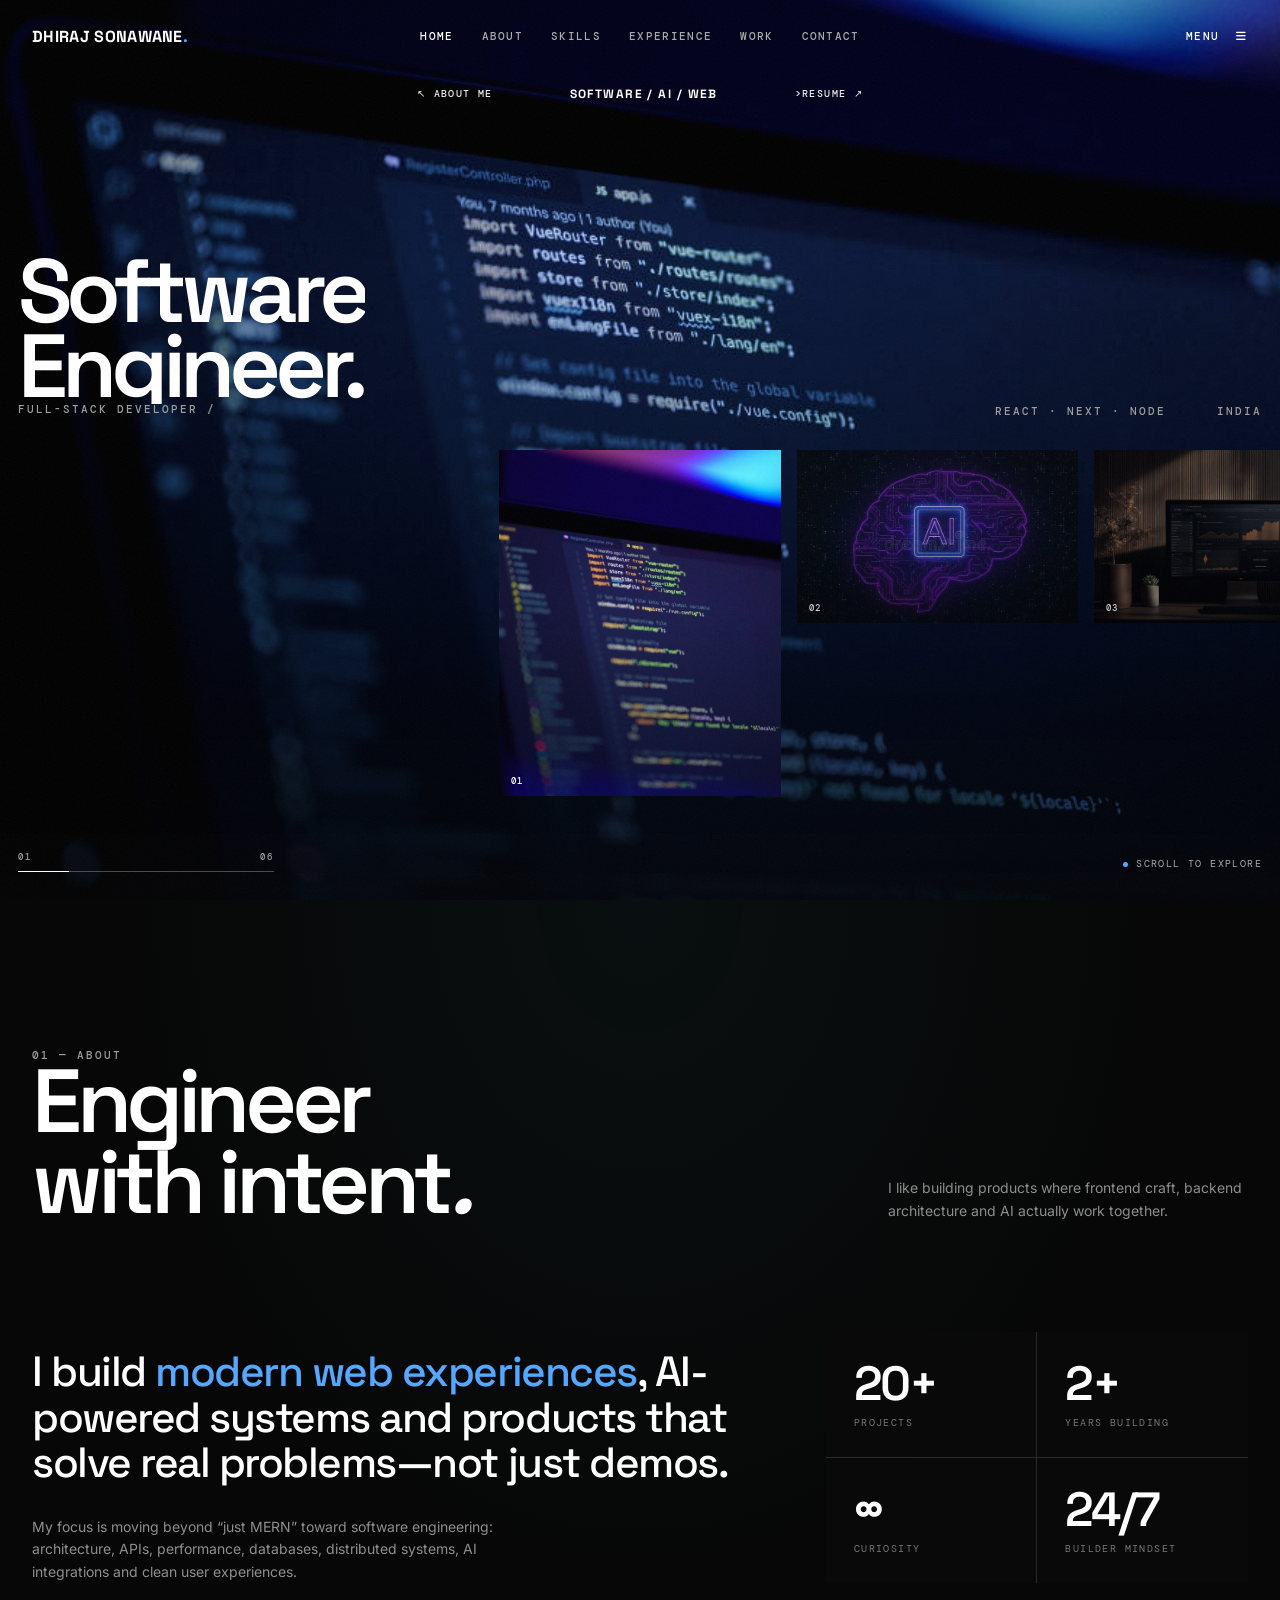
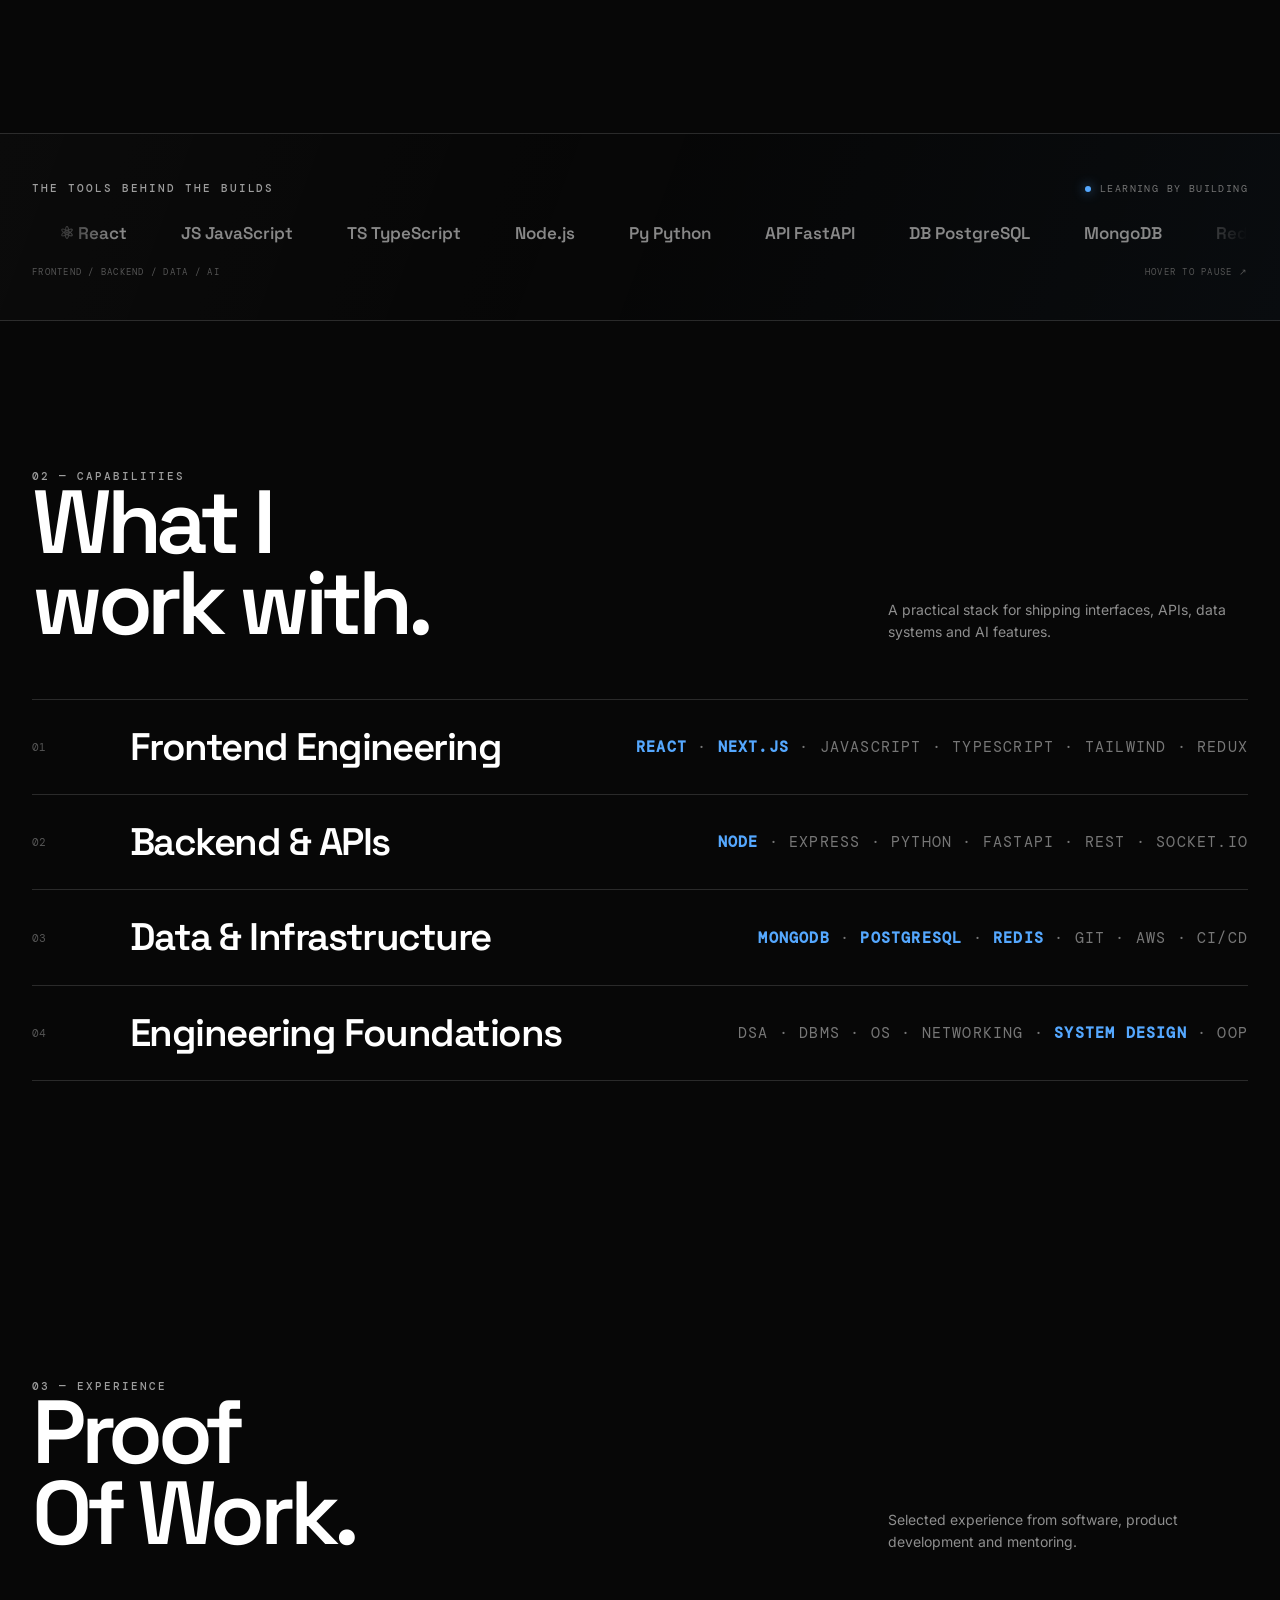
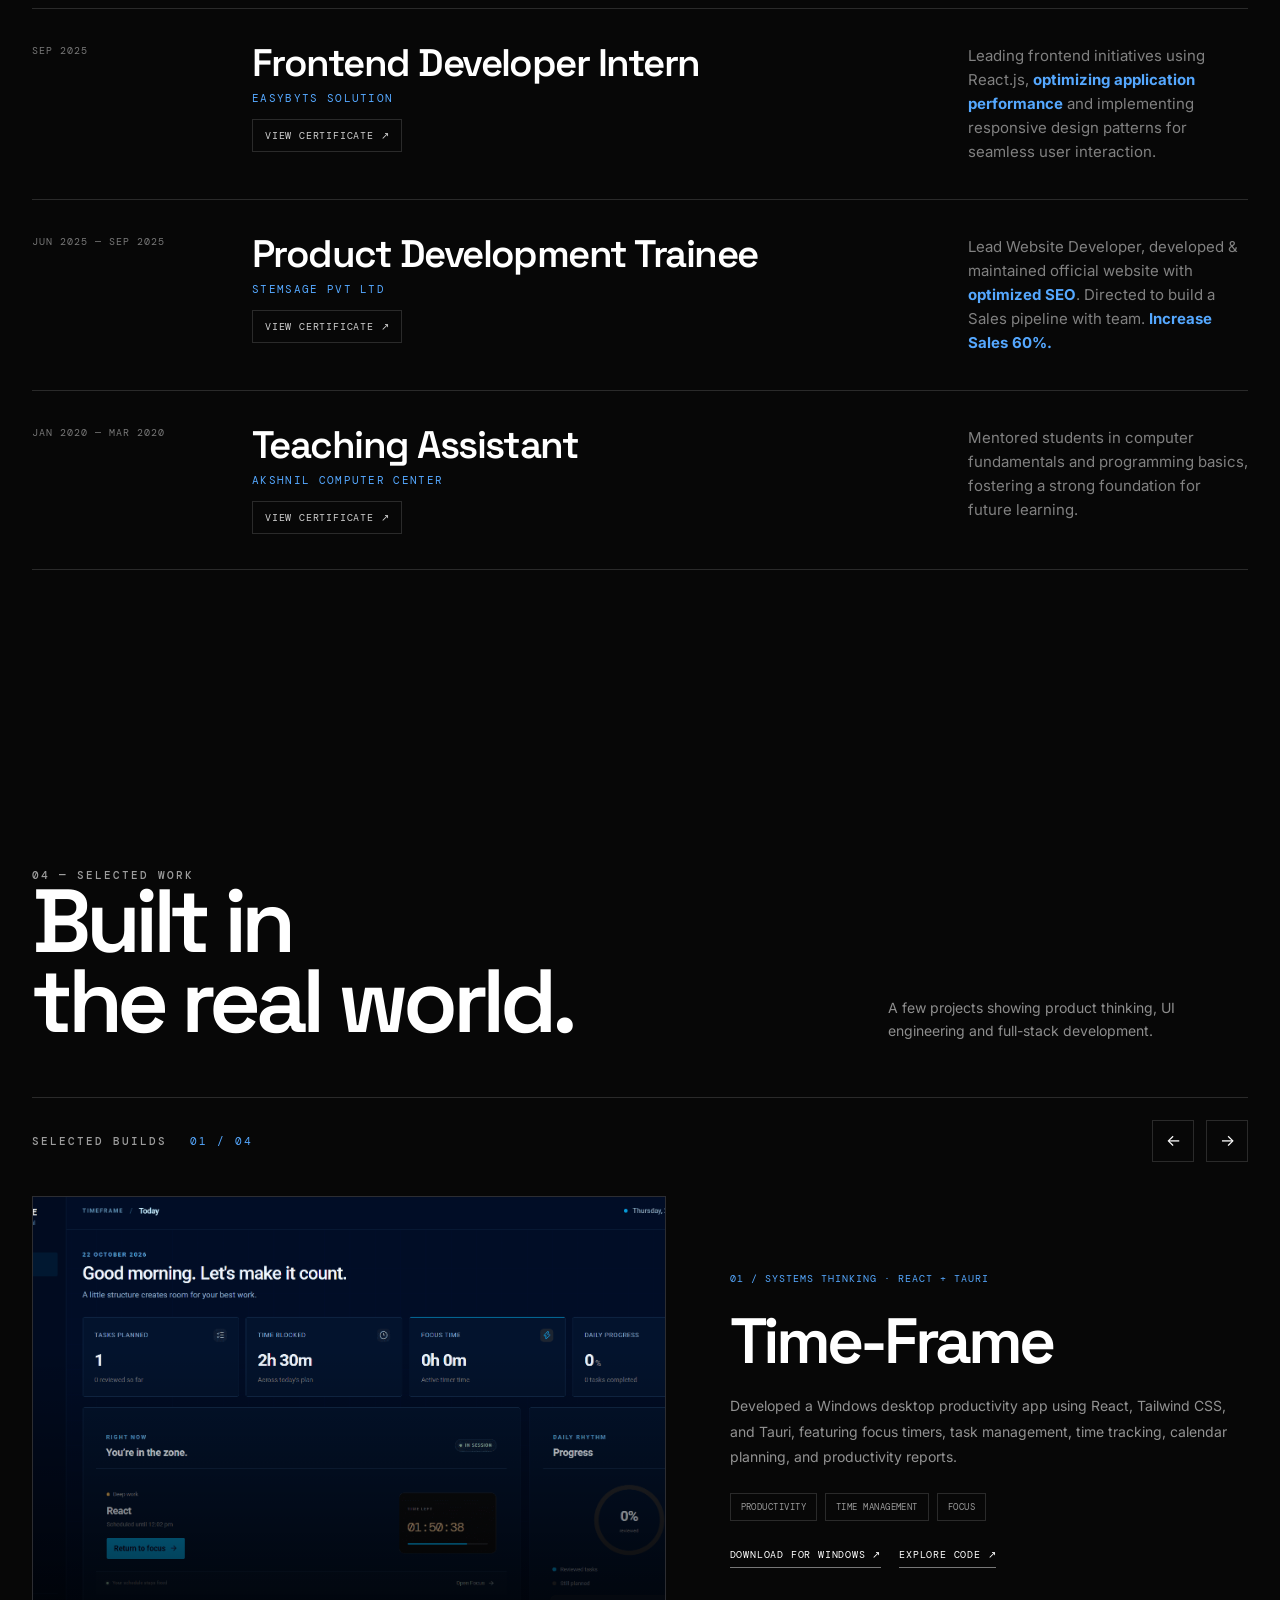
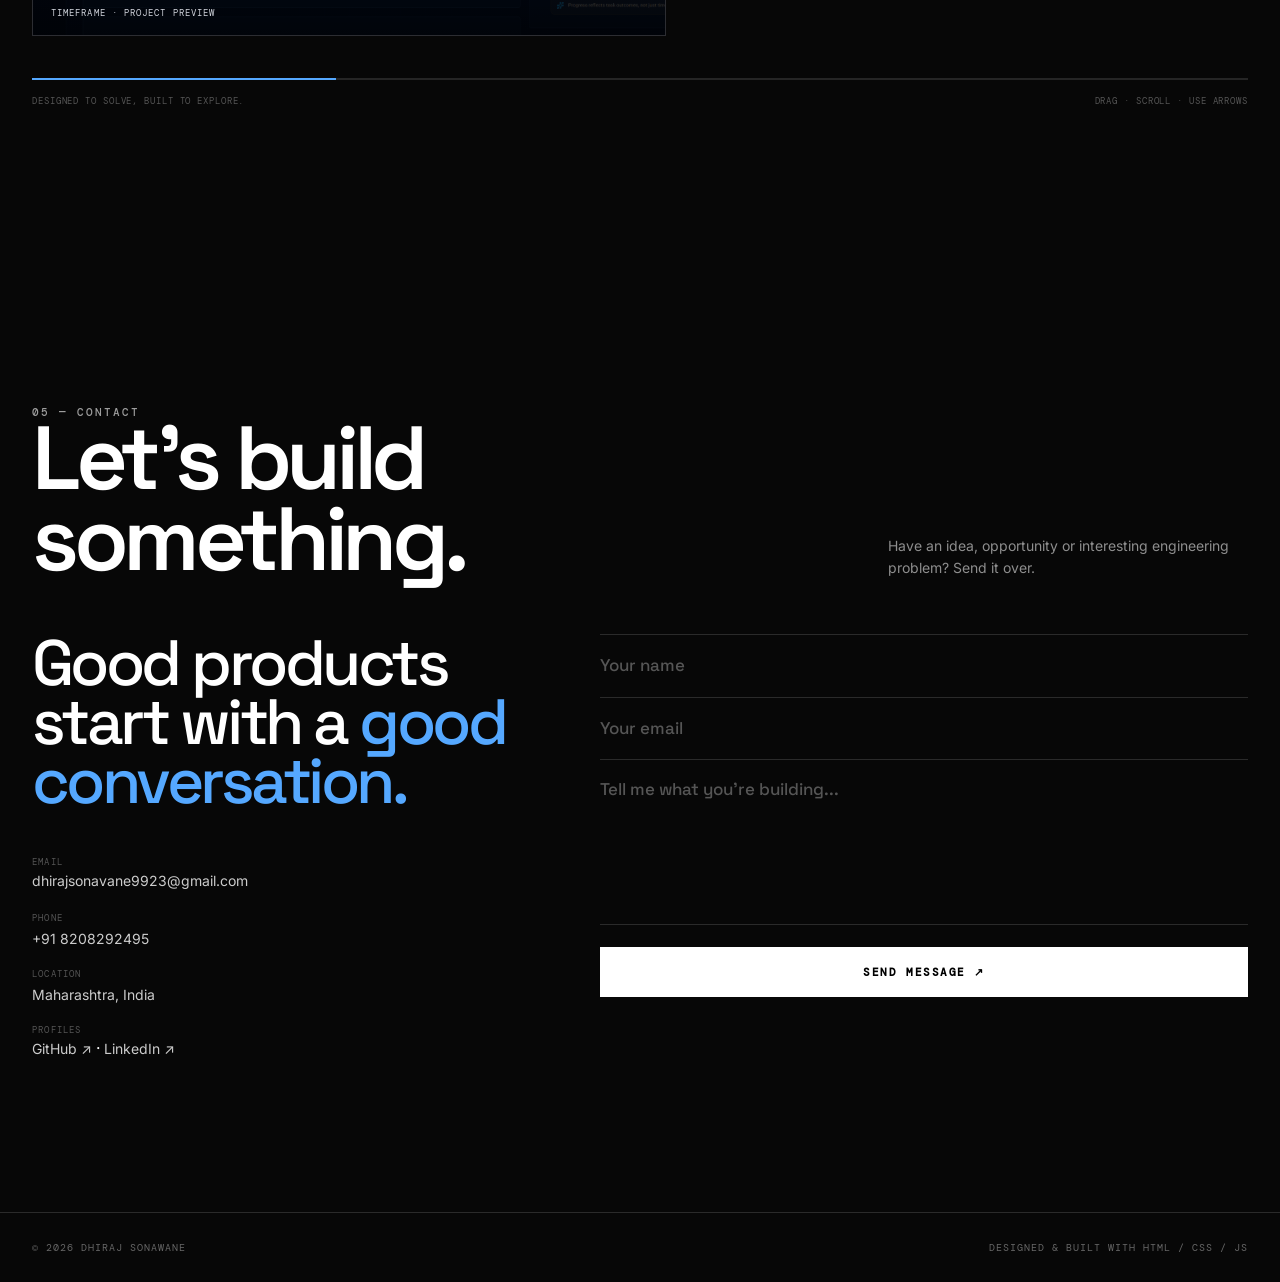
==== commit ba21c34c: "Update download link for Windows to version 2.0.0" ====
--- a/index.html
+++ b/index.html
@@ -1588,7 +1588,7 @@
       <span>Focus</span>
     </div>
     <div class="project-links">
-      <a href="https://github.com/FSDDhiraj/TimeFrame-Desktop-App/releases/tag/v0.1.0" target="_parent" rel="noreferrer">Download for Windows ↗</a>
+      <a href="https://github.com/FSDDhiraj/TimeFrame-Desktop-App/releases/download/v2.0.0/TimeFrame_2.0.0_x64-setup.exe" target="_parent" rel="noreferrer">Download for Windows ↗</a>
       <a href="https://github.com/FSDDhiraj/TimeFrame-Desktop-App" target="_parent" rel="noreferrer">Explore code ↗</a>
     </div>
   </div>
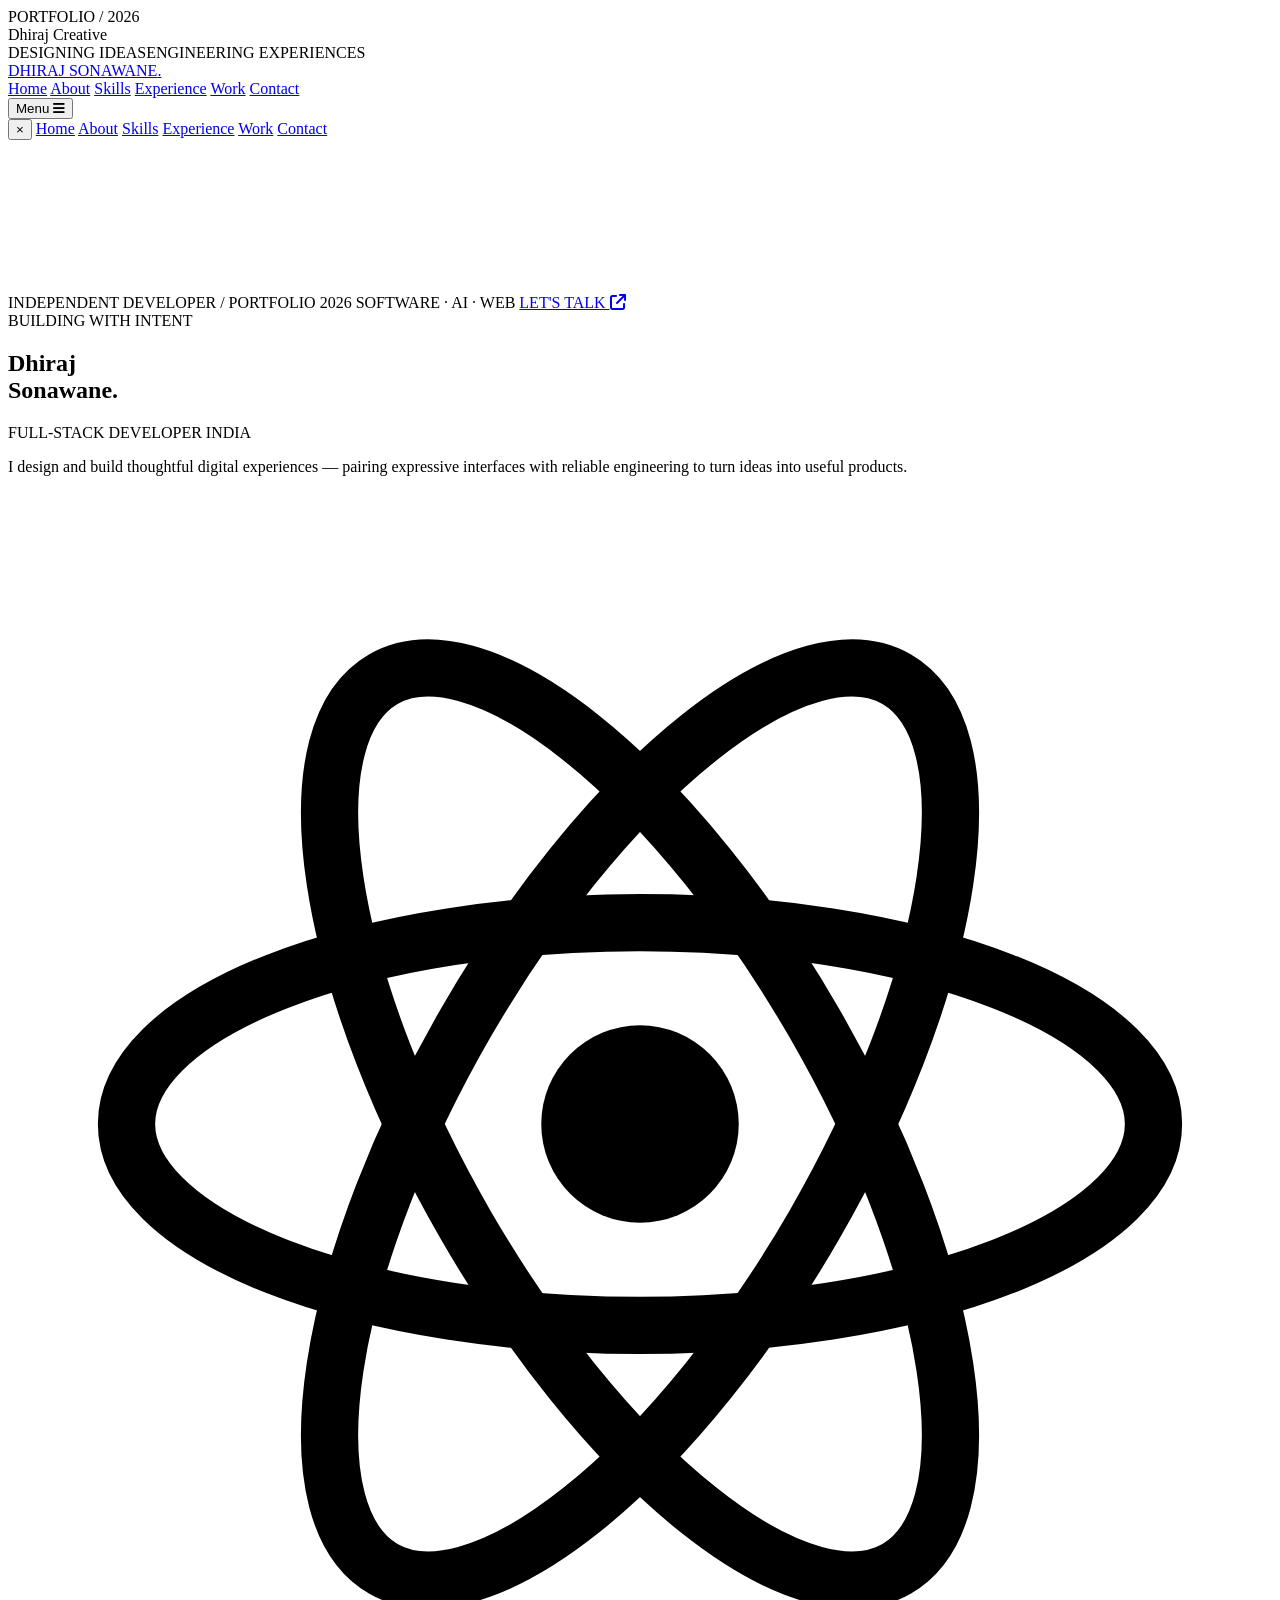
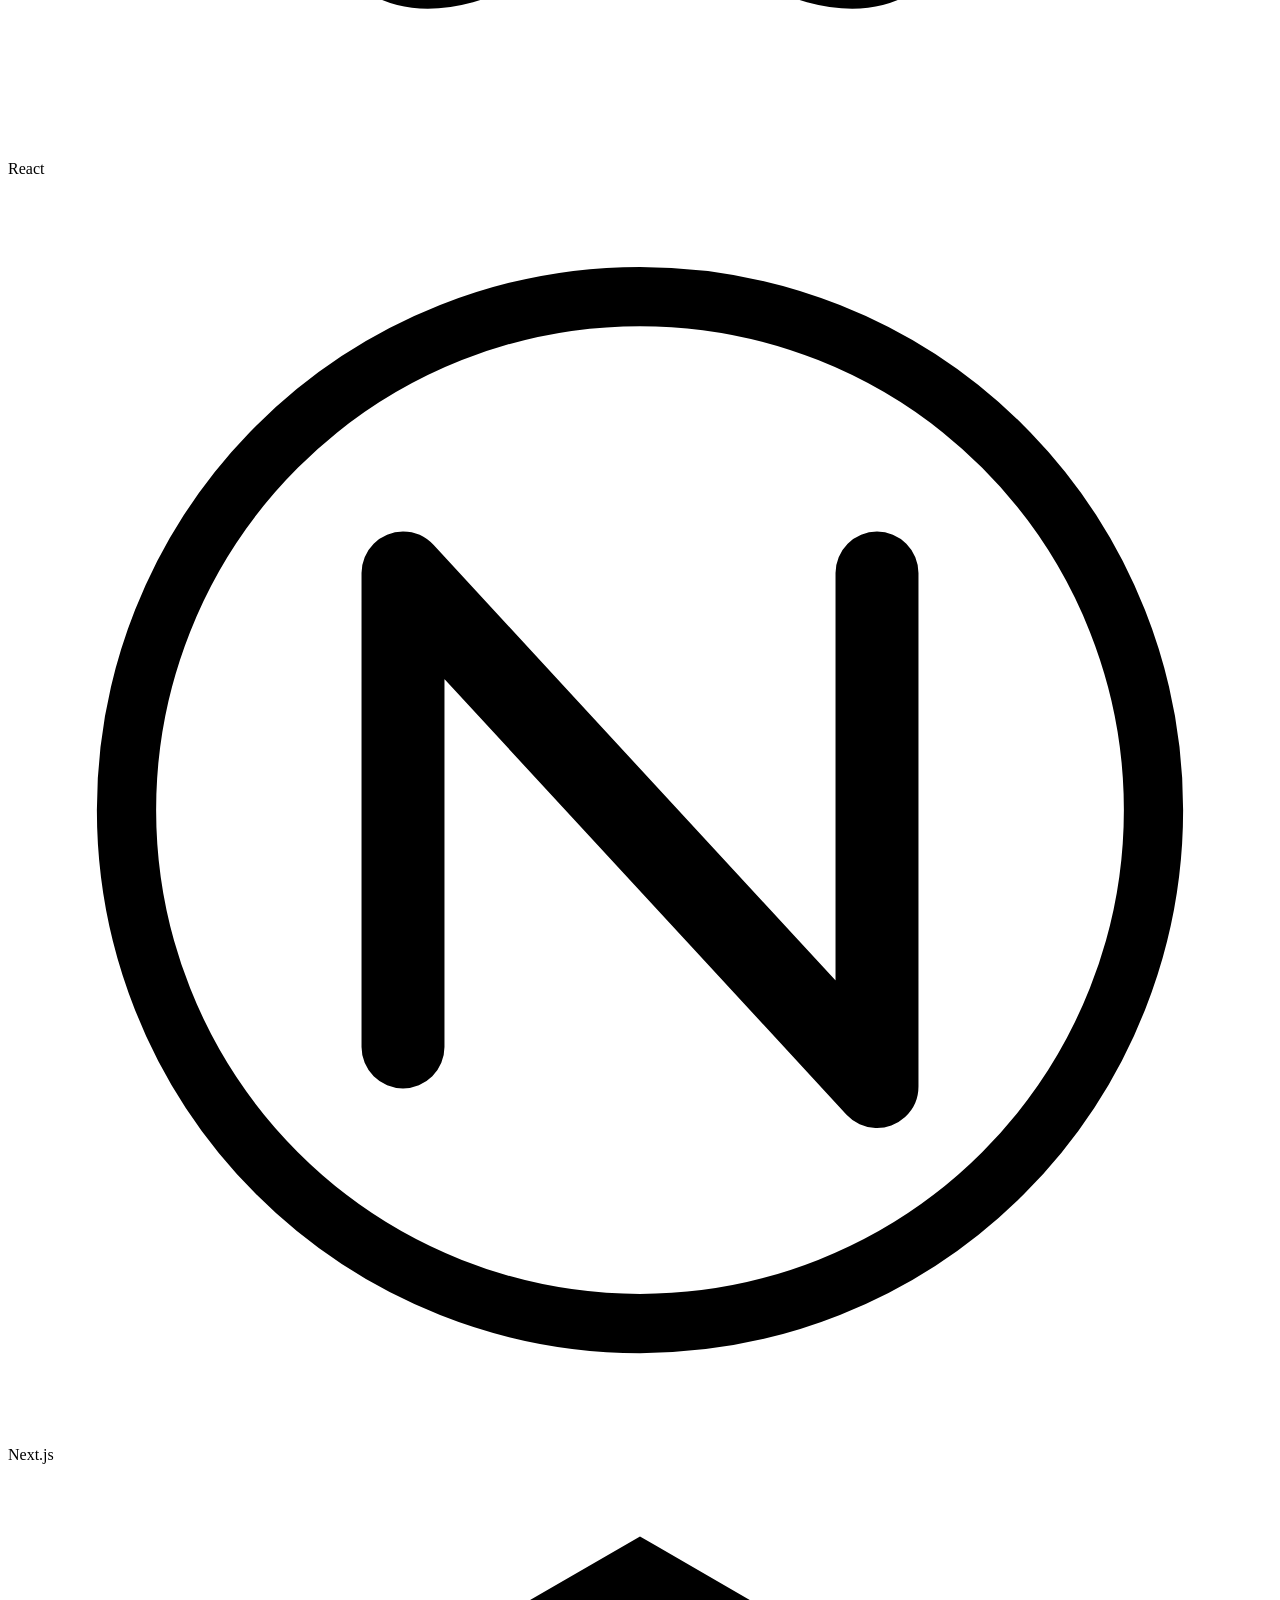
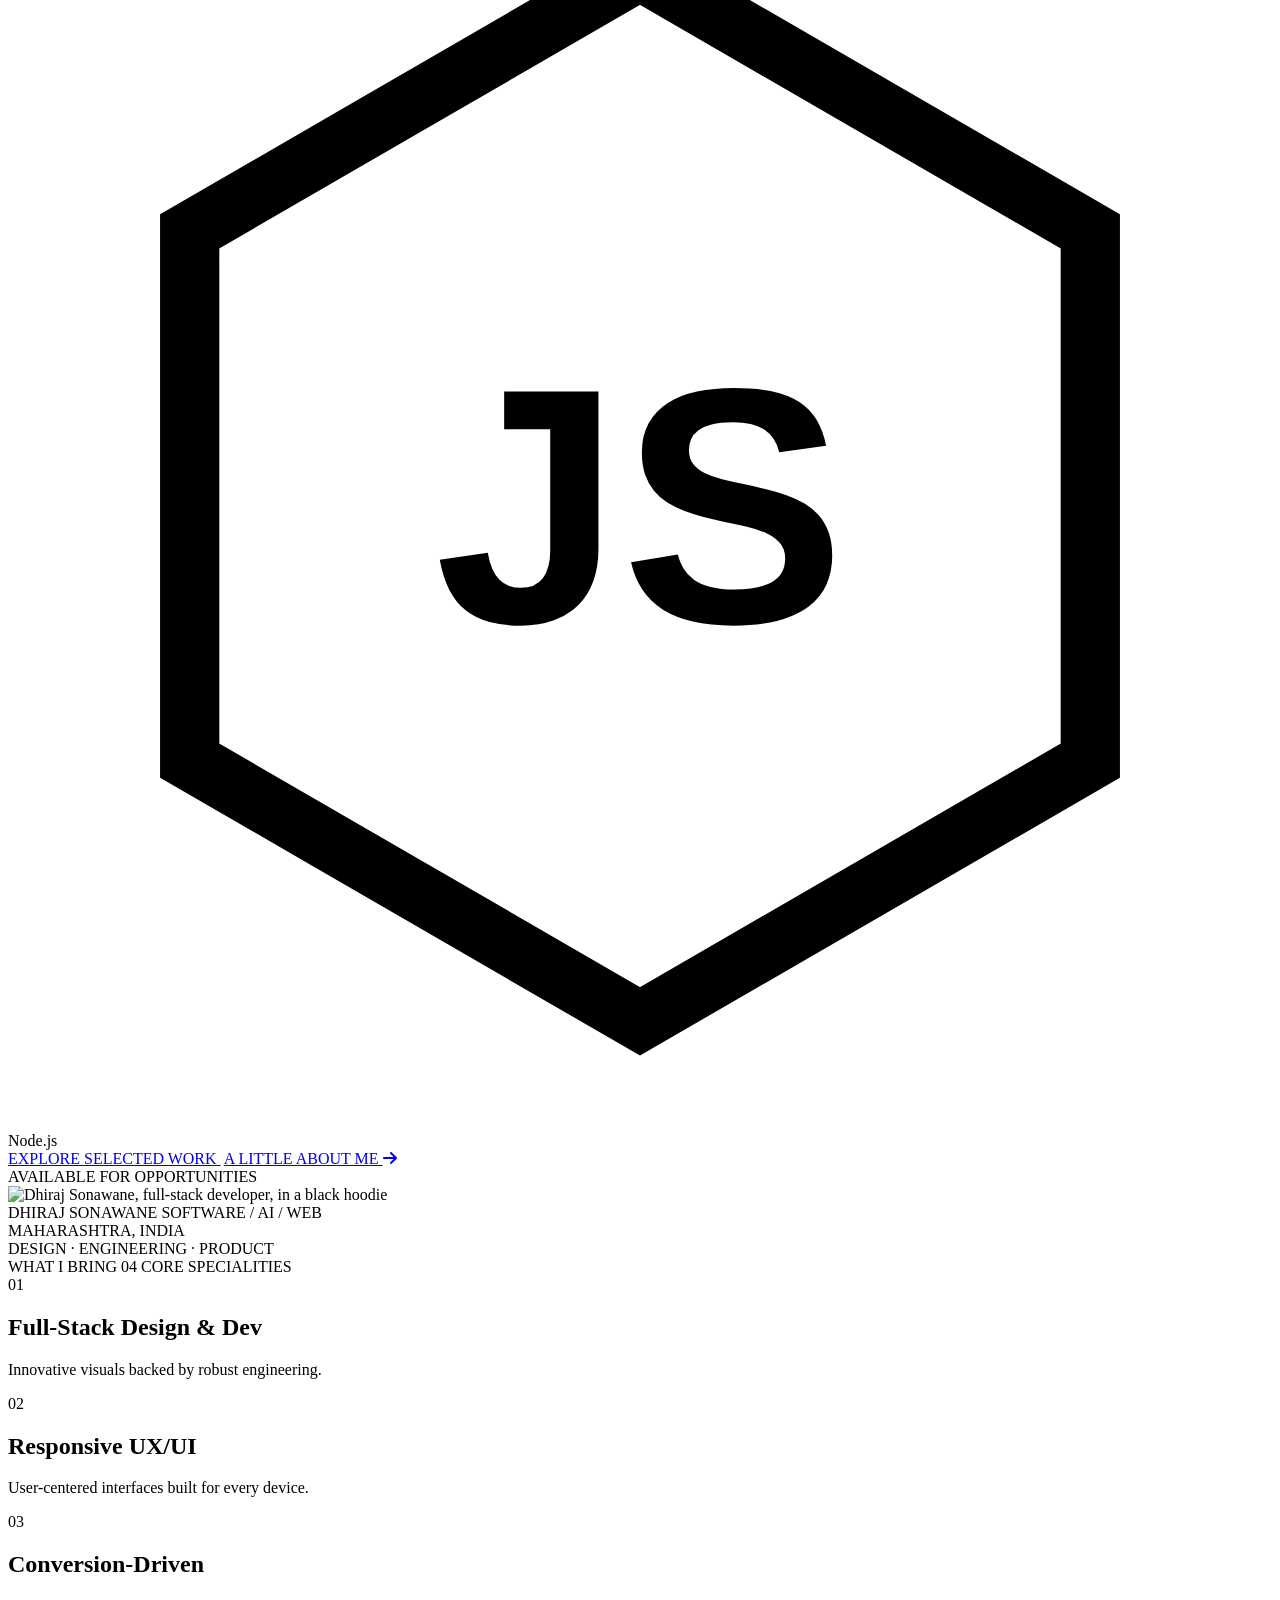
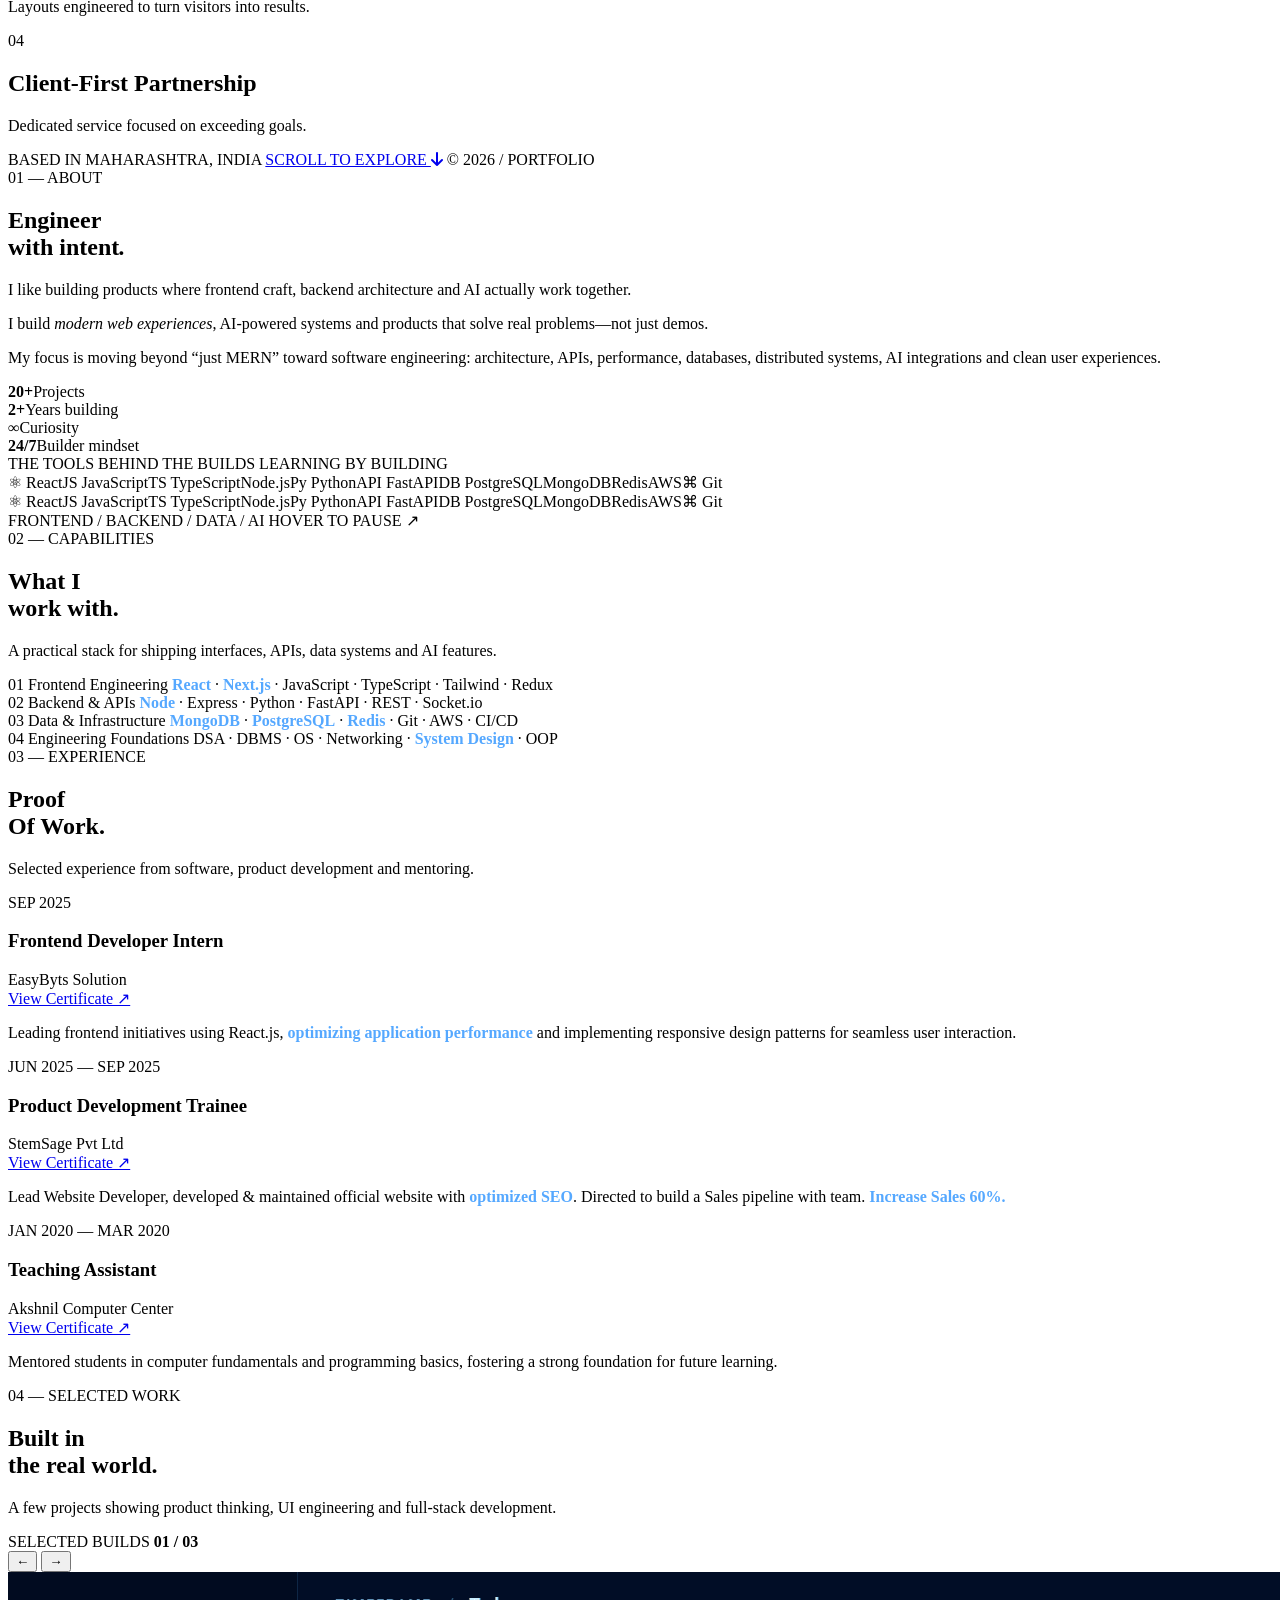
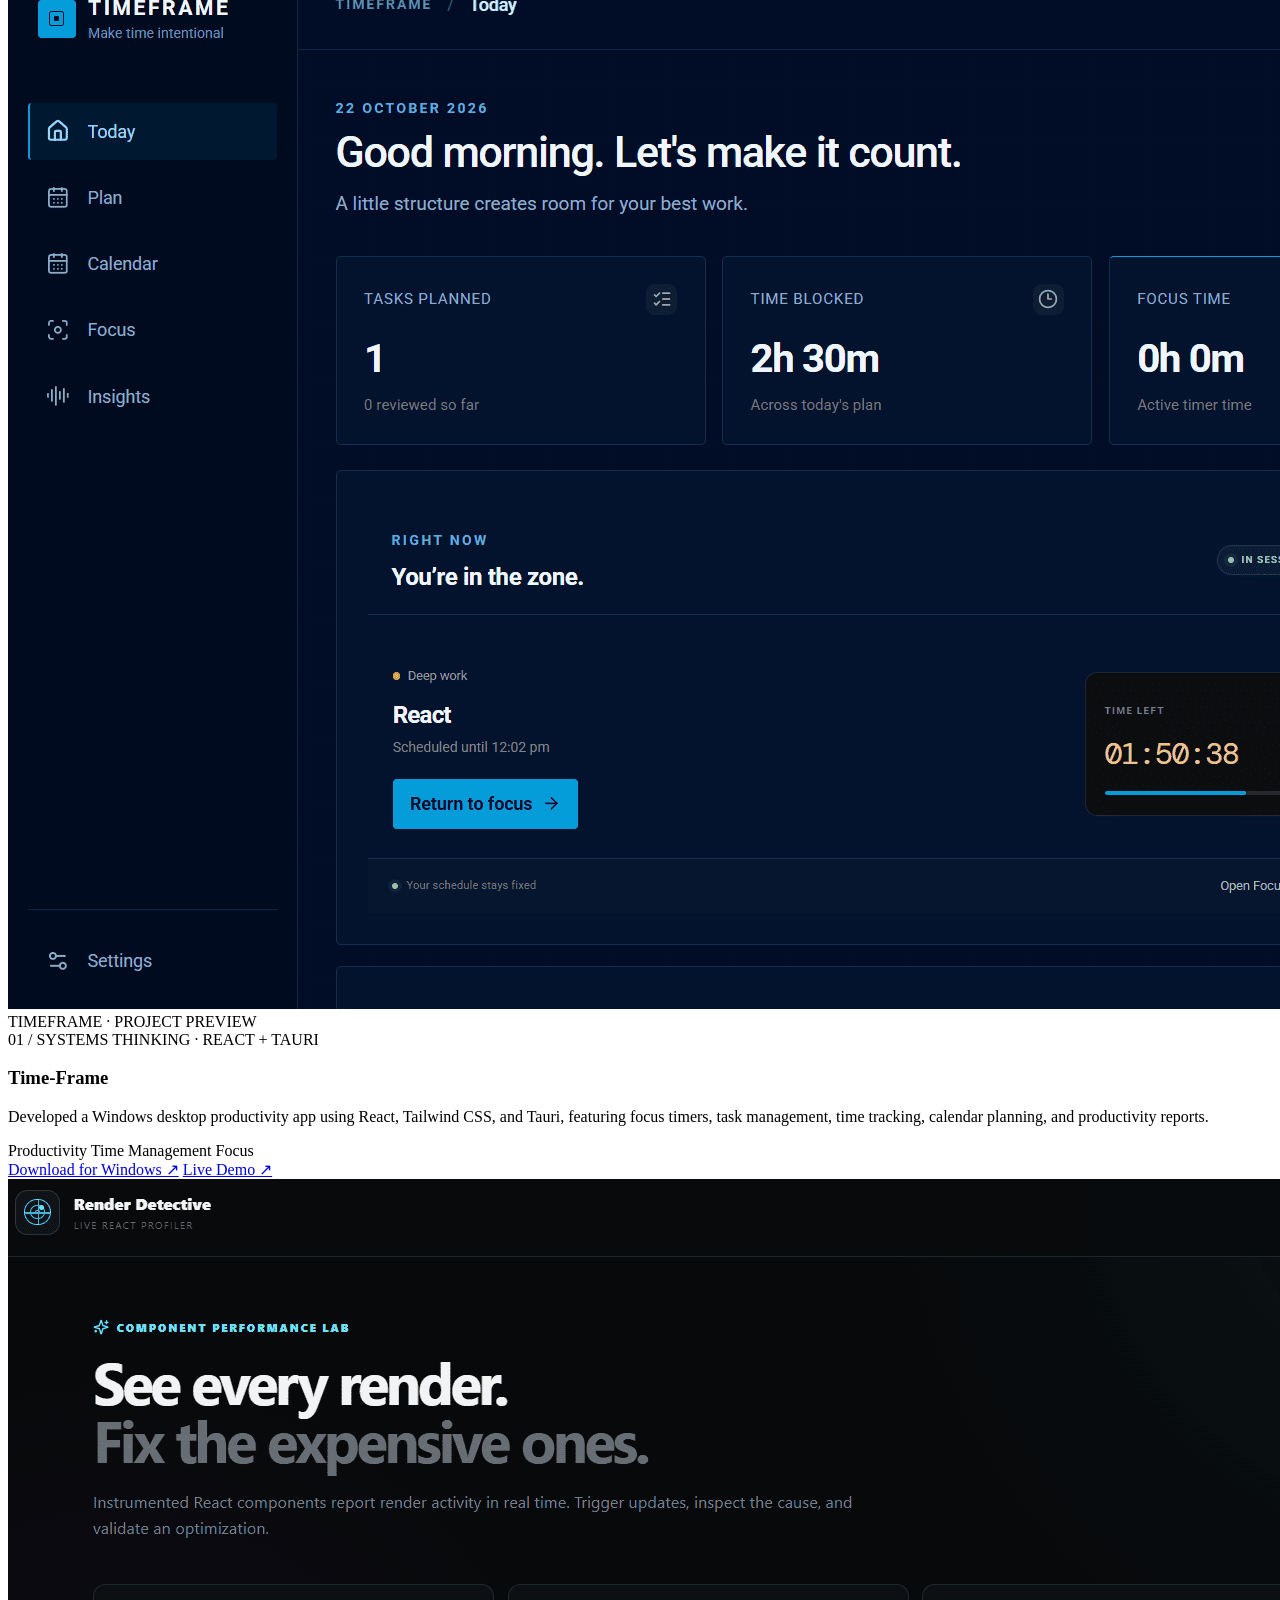
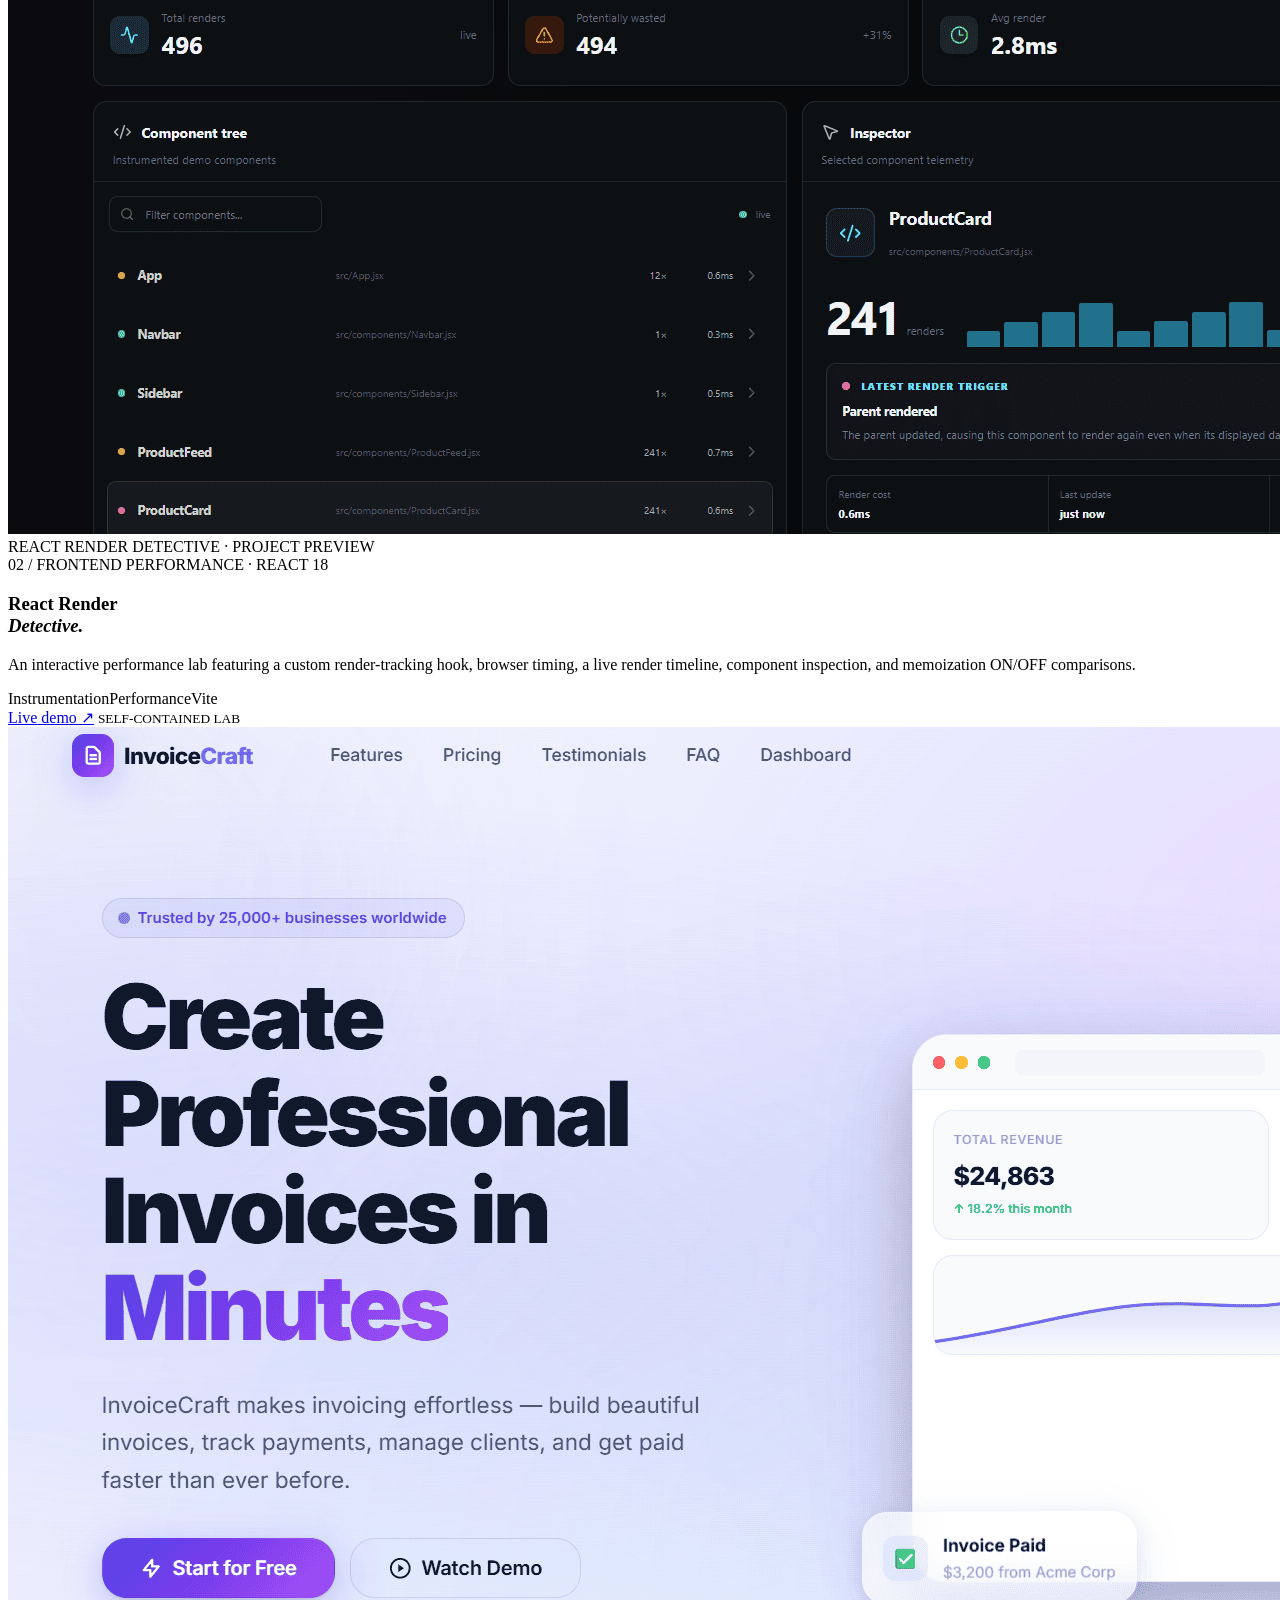
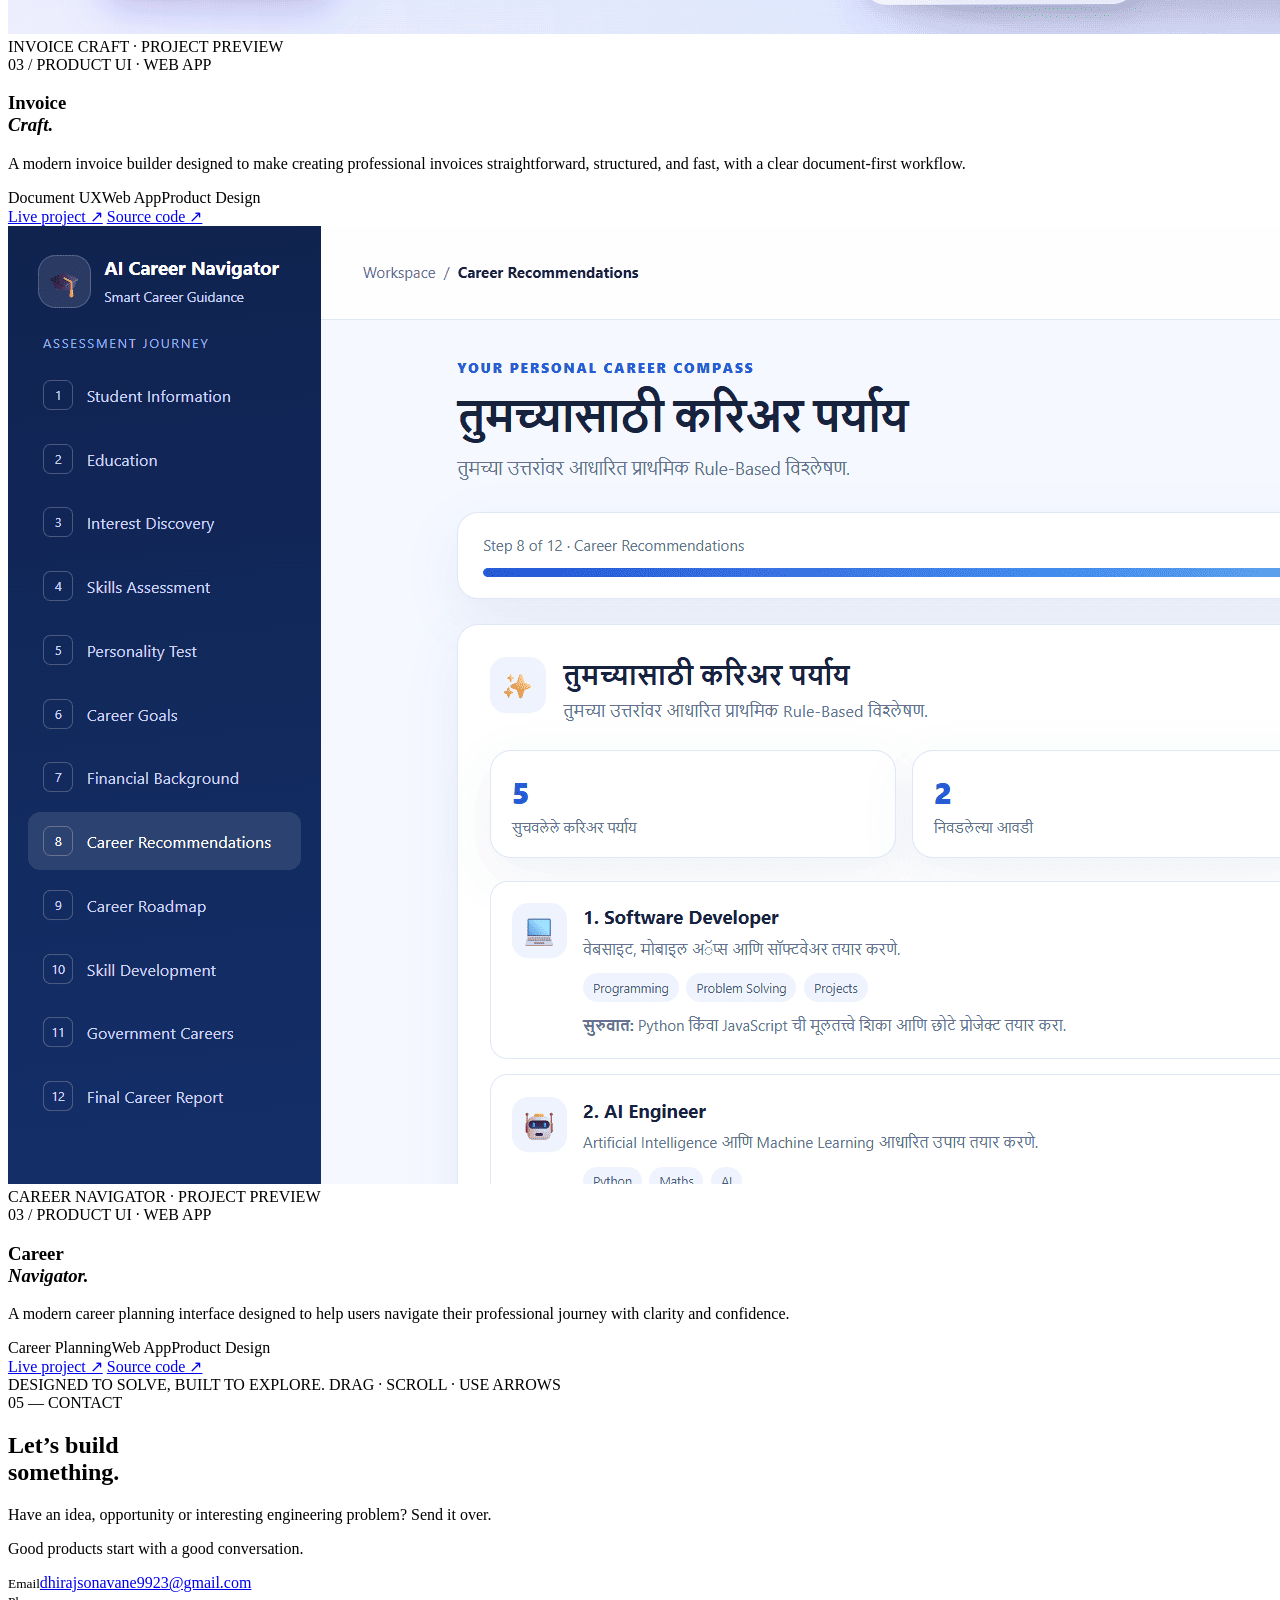
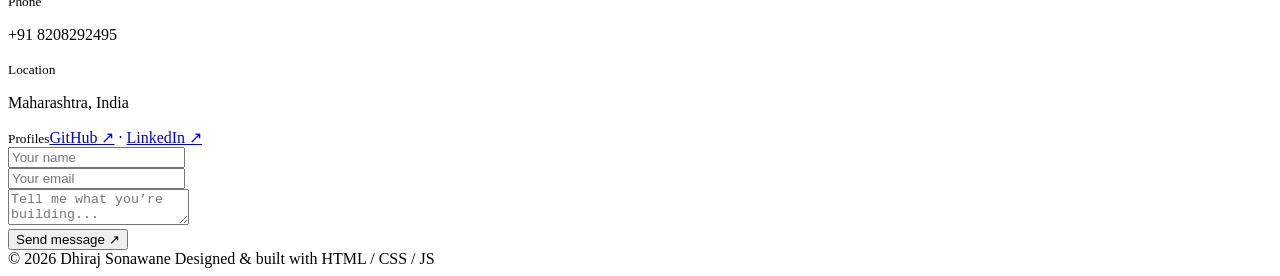
==== commit e7a1fe7f: "Updated porfolio landing page" ====
--- a/index.html
+++ b/index.html
@@ -3,1352 +3,29 @@
 <head>
   <meta charset="UTF-8">
   <meta name="viewport" content="width=device-width, initial-scale=1.0">
-  <title>Dhiraj - Full Stack Developer</title>
+  <title>Dhiraj Sonawane — Full-Stack Developer</title>
 
   <!-- External Stylesheets -->
   <link rel="preconnect" href="https://fonts.googleapis.com">
   <link rel="preconnect" href="https://fonts.gstatic.com" crossorigin>
   <link href="https://fonts.googleapis.com/css2?family=DM+Mono:wght@400;500&family=Inter:wght@400;500;600;700;800&family=Space+Grotesk:wght@400;500;600;700&display=swap" rel="stylesheet">
   <link rel="stylesheet" href="https://cdnjs.cloudflare.com/ajax/libs/font-awesome/6.5.2/css/all.min.css">
-
-  <style>
-    /* ================= Root Variables ================= */
-    :root {
-      --bg: #070707;
-      --paper: #f2f0ea;
-      --muted: #a4a4a4;
-      --line: rgba(255, 255, 255, .14);
-      --accent: #55a8ff;
-      --accent-rgb: 85, 168, 255;
-      --ease: cubic-bezier(.22, 1, .36, 1);
-      --max: 1440px;
-    }
-
-    /* ================= Global Resets ================= */
-    * {
-      box-sizing: border-box;
-      margin: 0;
-      padding: 0;
-    }
-
-    html {
-      scroll-behavior: smooth;
-    }
-
-    body {
-      background: var(--bg);
-      color: #fff;
-      font-family: Inter, Arial, sans-serif;
-      line-height: 1.6;
-      overflow-x: hidden;
-    }
-
-    body.menu-open {
-      overflow: hidden;
-    }
-
-    a {
-      color: inherit;
-      text-decoration: none;
-    }
-
-    button, input, textarea {
-      font: inherit;
-      color: inherit;
-    }
-
-    button {
-      background: none;
-      border: 0;
-      cursor: pointer;
-    }
-
-    ::selection {
-      background: var(--accent);
-      color: #000;
-    }
-
-    /* ================= Ambient Background & Noise ================= */
-    .site-noise {
-      position: fixed;
-      inset: 0;
-      z-index: 100;
-      pointer-events: none;
-      opacity: .045;
-      background-image: url("data:image/svg+xml,%3Csvg xmlns='http://www.w3.org/2000/svg' width='180' height='180'%3E%3Cfilter id='n'%3E%3CfeTurbulence type='fractalNoise' baseFrequency='.82' numOctaves='4' stitchTiles='stitch'/%3E%3C/filter%3E%3Crect width='100%25' height='100%25' filter='url(%23n)'/%3E%3C/svg%3E");
-    }
-
-    .ambient {
-      position: fixed;
-      inset: 0;
-      z-index: -2;
-      pointer-events: none;
-      background: 
-        radial-gradient(circle at 15% 10%, rgba(65, 120, 255, .13), transparent 30%),
-        radial-gradient(circle at 80% 55%, rgba(125, 75, 255, .08), transparent 32%),
-        #070707;
-    }
-
-    .container {
-      width: min(var(--max), calc(100% - 64px));
-      margin: auto;
-    }
-
-    .mono {
-      font-family: "DM Mono", monospace;
-    }
-
-    .eyebrow {
-      color: #9d9d9d;
-      font: 500 11px/1 "DM Mono", monospace;
-      letter-spacing: .18em;
-      text-transform: uppercase;
-    }
-
-    /* ================= Pixel Cursor Layer ================= */
-    .pixel-cursor-layer {
-      position: fixed;
-      inset: 0;
-      z-index: 120;
-      pointer-events: none;
-      overflow: hidden;
-      contain: layout paint;
-    }
-
-    .cursor-pixel {
-      position: absolute;
-      width: 7px;
-      height: 7px;
-      background: var(--accent);
-      opacity: 0;
-      transform: translate(-50%, -50%) scale(.8);
-      animation: cursor-pixel-fade .62s ease-out forwards;
-      box-shadow: 0 0 10px rgba(var(--accent-rgb), .22);
-    }
-
-    @keyframes cursor-pixel-fade {
-      0% { opacity: .72; transform: translate(-50%, -50%) scale(1); }
-      100% { opacity: 0; transform: translate(-50%, -50%) scale(.25); }
-    }
-
-    @media (hover: none), (pointer: coarse), (prefers-reduced-motion: reduce) {
-      .pixel-cursor-layer { display: none; }
-    }
-
-    /* ================= Header Styles ================= */
-    .header {
-      position: fixed;
-      top: 0;
-      left: 0;
-      width: 100%;
-      z-index: 90;
-      padding: 24px 32px;
-      display: grid;
-      grid-template-columns: 1fr auto 1fr;
-      align-items: center;
-      transition: .4s var(--ease);
-    }
-
-    .header.scrolled {
-      padding: 14px 32px;
-      background: rgba(7, 7, 7, .72);
-      backdrop-filter: blur(18px);
-      border-bottom: 1px solid var(--line);
-    }
-
-    .logo {
-      font-family: "Space Grotesk", sans-serif;
-      font-size: 16px;
-      font-weight: 700;
-      letter-spacing: .02em;
-      justify-self: start;
-    }
-
-    .logo span {
-      color: var(--accent);
-    }
-
-    .nav {
-      display: flex;
-      gap: 28px;
-      justify-content: center;
-    }
-
-    .nav a {
-      color: #aaa;
-      font: 500 11px/1 "DM Mono", monospace;
-      letter-spacing: .12em;
-      text-transform: uppercase;
-      transition: .3s;
-    }
-
-    .nav a:hover, .nav a.active {
-      color: #fff;
-    }
-
-    .header-menu {
-      justify-self: end;
-      font: 500 11px/1 "DM Mono", monospace;
-      letter-spacing: .14em;
-      text-transform: uppercase;
-    }
-
-    .header-menu i {
-      margin-left: 8px;
-    }
-
-    /* ================= Mobile Navigation ================= */
-    .mobile-nav {
-      position: fixed;
-      inset: 0;
-      background: #080808;
-      z-index: 80;
-      display: flex;
-      flex-direction: column;
-      justify-content: center;
-      align-items: center;
-      gap: 25px;
-      transform: translateY(-100%);
-      transition: .65s var(--ease);
-    }
-
-    .mobile-nav.open {
-      transform: translateY(0);
-    }
-
-    .mobile-nav a {
-      font: 600 clamp(30px, 7vw, 72px)/1 "Space Grotesk", sans-serif;
-      letter-spacing: -.04em;
-    }
-
-    .close-menu {
-      position: absolute;
-      top: 25px;
-      right: 30px;
-      font-size: 28px;
-    }
-
-    /* ================= Hero Section ================= */
-    .hero {
-      min-height: 100svh;
-      position: relative;
-      overflow: hidden;
-      isolation: isolate;
-      background: #070707;
-    }
-
-    .hero-bg {
-      position: absolute;
-      inset: -8%;
-      z-index: -3;
-      background-size: cover;
-      background-position: center;
-      transform: scale(1.08);
-      filter: saturate(.75) contrast(1.05);
-      transition: background-image .7s, transform 8s linear, filter .7s;
-      -webkit-mask-image: linear-gradient(to bottom, #000 0%, #000 67%, rgba(0, 0, 0, .72) 83%, transparent 100%);
-      mask-image: linear-gradient(to bottom, #000 0%, #000 67%, rgba(0, 0, 0, .72) 83%, transparent 100%);
-    }
-
-    .hero-bg::after {
-      content: "";
-      position: absolute;
-      inset: 0;
-      background: var(--hero-tint, #305d99);
-      mix-blend-mode: color;
-      opacity: .52;
-    }
-
-    .hero-bg::before {
-      content: "";
-      position: absolute;
-      inset: 0;
-      background: linear-gradient(180deg, rgba(0, 0, 0, .38) 0%, rgba(0, 0, 0, .12) 34%, rgba(0, 0, 0, .62) 72%, rgba(7, 7, 7, .92) 100%);
-    }
-
-    .hero-inner {
-      height: 100svh;
-      position: relative;
-      min-height: 700px;
-    }
-
-    .hero-top {
-      position: absolute;
-      top: 88px;
-      left: 0;
-      right: 0;
-      display: flex;
-      justify-content: center;
-      align-items: center;
-      gap: 6vw;
-      z-index: 5;
-    }
-
-    .hero-top a, .hero-top button {
-      color: #eee;
-      font: 500 10px/1 "DM Mono", monospace;
-      letter-spacing: .14em;
-      text-transform: uppercase;
-    }
-
-    .hero-top .brand {
-      font: 700 12px/1 "Space Grotesk", sans-serif;
-      letter-spacing: .12em;
-    }
-
-    .hero-copy {
-      position: absolute;
-      left: 0;
-      right: 0;
-      top: 0;
-      height: 50%;
-      display: flex;
-      align-items: flex-end;
-      padding: 0 18px 30px;
-      z-index: 4;
-    }
-
-    .hero-copy-row {
-      width: 100%;
-      display: flex;
-      align-items: flex-end;
-      gap: 6vw;
-    }
-
-    .hero-title {
-      max-width: 720px;
-      font: 600 clamp(58px, 7vw, 116px)/.84 "Space Grotesk", sans-serif;
-      letter-spacing: -.065em;
-      overflow: hidden;
-    }
-
-    .hero-title .line {
-      display: block;
-      overflow: hidden;
-    }
-
-    .hero-title .line span {
-      display: block;
-      transform: translateY(110%);
-      animation: rise .85s var(--ease) forwards;
-    }
-
-    .hero-title .line:nth-child(2) span { animation-delay: .07s; }
-    .hero-title .line:nth-child(3) span { animation-delay: .14s; }
-
-    @keyframes rise {
-      to { transform: translateY(0); }
-    }
-
-    .hero-credit {
-      margin-bottom: 5px;
-      white-space: nowrap;
-    }
-
-    .hero-meta {
-      margin-left: auto;
-      display: flex;
-      gap: clamp(18px, 4vw, 60px);
-      margin-bottom: 3px;
-    }
-
-    .hero-meta span {
-      white-space: nowrap;
-    }
-
-    .hero-strip-wrap {
-      position: absolute;
-      top: 50%;
-      left: 0;
-      right: 0;
-      height: min(27vw, 420px);
-      overflow: hidden;
-      z-index: 3;
-    }
-
-    .hero-strip {
-      display: flex;
-      align-items: flex-start;
-      gap: 16px;
-      height: 100%;
-      width: max-content;
-      will-change: transform;
-      transition: transform .75s var(--ease);
-    }
-
-    .hero-card {
-      width: min(22vw, 300px);
-      height: min(13.5vw, 210px);
-      min-width: 180px;
-      padding: 0;
-      background: #171717;
-      position: relative;
-      overflow: hidden;
-      flex: none;
-      transition: height .75s var(--ease), filter .5s, opacity .5s;
-    }
-
-    .hero-card.active {
-      height: min(27vw, 420px);
-      filter: none;
-      opacity: 1;
-    }
-
-    .hero-card:not(.active) {
-      opacity: .78;
-    }
-
-    .hero-card img {
-      width: 100%;
-      height: 100%;
-      display: block;
-      object-fit: cover;
-      object-position: 50% 28%;
-      transition: transform 1s var(--ease), filter .5s;
-    }
-
-    .hero-card:hover img {
-      transform: scale(1.035);
-    }
-
-    .hero-card:not(.active) img {
-      filter: saturate(.8);
-    }
-
-    .hero-card::after {
-      content: "";
-      position: absolute;
-      inset: 0;
-      background: linear-gradient(180deg, transparent 45%, rgba(0, 0, 0, .45));
-    }
-
-    .card-number {
-      position: absolute;
-      left: 12px;
-      bottom: 10px;
-      z-index: 2;
-      font: 500 9px/1 "DM Mono", monospace;
-      letter-spacing: .12em;
-    }
-
-    .hero-bottom {
-      position: absolute;
-      left: 18px;
-      right: 18px;
-      bottom: 28px;
-      display: flex;
-      align-items: flex-end;
-      z-index: 5;
-    }
-
-    .rail {
-      width: min(20vw, 280px);
-    }
-
-    .rail-labels {
-      display: flex;
-      justify-content: space-between;
-      margin-bottom: 9px;
-      font-size: 9px;
-    }
-
-    .rail-line {
-      height: 1px;
-      background: rgba(255, 255, 255, .28);
-      position: relative;
-    }
-
-    .rail-progress {
-      position: absolute;
-      left: 0;
-      top: 0;
-      height: 1px;
-      width: 20%;
-      background: #fff;
-      transition: left .75s var(--ease);
-    }
-
-    .hero-scroll {
-      margin-left: auto;
-      font-size: 10px;
-      color: #aaa;
-      letter-spacing: .14em;
-    }
-
-    .scroll-dot {
-      display: inline-block;
-      width: 5px;
-      height: 5px;
-      border-radius: 50%;
-      background: var(--accent);
-      margin-right: 8px;
-    }
-
-    /* ================= Shared Section Layouts ================= */
-    section:not(.hero) {
-      padding: 150px 0;
-      position: relative;
-    }
-
-    .section-head {
-      display: flex;
-      justify-content: space-between;
-      align-items: flex-end;
-      gap: 30px;
-      margin-bottom: 55px;
-    }
-
-    .section-title {
-      font: 600 clamp(48px, 7vw, 92px)/.9 "Space Grotesk", sans-serif;
-      letter-spacing: -.06em;
-    }
-
-    .section-note {
-      max-width: 360px;
-      color: #8e8e8e;
-      font-size: 14px;
-    }
-
-    .reveal {
-      opacity: 0;
-      transform: translateY(35px);
-      transition: .8s var(--ease);
-    }
-
-    .reveal.show {
-      opacity: 1;
-      transform: none;
-    }
-
-    /* ================= About Section ================= */
-    #about {
-      background: 
-        radial-gradient(ellipse at 50% 0%, rgba(34, 100, 110, .09), transparent 58%),
-        #070707;
-      margin-top: 0;
-    }
-
-    .about-grid {
-      display: grid;
-      grid-template-columns: 1.25fr .75fr;
-      gap: 90px;
-      align-items: end;
-    }
-
-    .about-lead {
-      font: 500 clamp(26px, 3.3vw, 48px)/1.08 "Space Grotesk", sans-serif;
-      letter-spacing: -.035em;
-      max-width: 900px;
-    }
-
-    .about-lead em {
-      color: var(--accent);
-      font-style: normal;
-    }
-
-    .about-copy {
-      color: #8f8f8f;
-      max-width: 500px;
-      margin-top: 30px;
-      font-size: 14px;
-    }
-
-    .stats {
-      display: grid;
-      grid-template-columns: 1fr 1fr;
-      gap: 1px;
-      background: var(--line);
-      margin-top: 55px;
-    }
-
-    .stat {
-      background: #090909;
-      padding: 28px;
-    }
-
-    .stat b {
-      display: block;
-      font: 600 48px/1 "Space Grotesk";
-      letter-spacing: -.05em;
-    }
-
-    .stat span {
-      display: block;
-      color: #777;
-      margin-top: 8px;
-      font: 10px "DM Mono";
-      text-transform: uppercase;
-      letter-spacing: .14em;
-    }
-
-    /* ================= Stack Marquee Section ================= */
-    .stack-marquee-section {
-      padding: 48px 0 42px !important;
-      overflow: hidden;
-      border-top: 1px solid var(--line);
-      border-bottom: 1px solid var(--line);
-      background: linear-gradient(110deg, rgba(255, 255, 255, .02), transparent 48%, rgba(var(--accent-rgb), .035));
-    }
-
-    .stack-marquee-inner {
-      width: min(var(--max), calc(100% - 64px));
-      margin: auto;
-    }
-
-    .stack-marquee-heading, .stack-marquee-footer {
-      display: flex;
-      align-items: center;
-      justify-content: space-between;
-      gap: 20px;
-      color: #747474;
-      font: 10px "DM Mono", monospace;
-      letter-spacing: .14em;
-      text-transform: uppercase;
-    }
-
-    .stack-live {
-      display: flex;
-      align-items: center;
-      gap: 9px;
-    }
-
-    .stack-live i {
-      width: 6px;
-      height: 6px;
-      border-radius: 50%;
-      background: var(--accent);
-      box-shadow: 0 0 12px rgba(var(--accent-rgb), .8);
-    }
-
-    .stack-marquee-mask {
-      overflow: hidden;
-      margin: 27px 0 22px;
-      -webkit-mask-image: linear-gradient(to right, transparent, black 7%, black 93%, transparent);
-      mask-image: linear-gradient(to right, transparent, black 7%, black 93%, transparent);
-    }
-
-    .stack-marquee-track {
-      display: flex;
-      width: max-content;
-      animation: stack-marquee 34s linear infinite;
-    }
-
-    .stack-marquee-group {
-      display: flex;
-      align-items: center;
-      flex: none;
-    }
-
-    .stack-marquee-group span {
-      display: flex;
-      align-items: center;
-      gap: 10px;
-      padding: 0 27px;
-      color: #888;
-      white-space: nowrap;
-      font: 600 17px "Space Grotesk", sans-serif;
-      transition: color .2s;
-    }
-
-    .stack-marquee-group span:hover {
-      color: #fff;
-    }
-
-    .stack-marquee-footer {
-      font-size: 9px;
-      color: #555;
-    }
-
-    .stack-marquee-mask:hover .stack-marquee-track {
-      animation-play-state: paused;
-    }
-
-    @keyframes stack-marquee {
-      to { transform: translateX(-50%); }
-    }
-
-    /* ================= Skills Section ================= */
-    .skill-list {
-      border-top: 1px solid var(--line);
-    }
-
-    .skill-row {
-      display: grid;
-      grid-template-columns: 70px 1fr auto;
-      gap: 28px;
-      align-items: center;
-      padding: 28px 0;
-      border-bottom: 1px solid var(--line);
-      transition: .35s;
-    }
-
-    .skill-row:hover {
-      padding-left: 16px;
-      background: linear-gradient(90deg, rgba(255, 255, 255, .035), transparent);
-    }
-
-    .skill-index {
-      color: #555;
-      font: 11px "DM Mono";
-    }
-
-    .skill-name {
-      font: 600 clamp(25px, 3vw, 44px)/1 "Space Grotesk";
-      letter-spacing: -.04em;
-    }
-
-    .skill-tags {
-      color: #777;
-      font: 15px "DM Mono";
-      text-transform: uppercase;
-      letter-spacing: .08em;
-      text-align: right;
-    }
-
-    /* ================= Experience Section ================= */
-    .experience-list {
-      border-top: 1px solid var(--line);
-    }
-
-    .exp {
-      display: grid;
-      grid-template-columns: 180px 1fr 280px;
-      gap: 40px;
-      padding: 35px 0;
-      border-bottom: 1px solid var(--line);
-      align-items: start;
-    }
-
-    .exp-date {
-      color: #777;
-      font: 10px "DM Mono";
-      letter-spacing: .1em;
-    }
-
-    .exp-role {
-      font: 600 clamp(24px, 3vw, 42px)/1 "Space Grotesk";
-      letter-spacing: -.04em;
-    }
-
-    .exp-company {
-      color: var(--accent);
-      margin-top: 8px;
-      font: 11px "DM Mono";
-      text-transform: uppercase;
-      letter-spacing: .12em;
-    }
-
-    .certificate-btn {
-      display: inline-flex;
-      align-items: center;
-      gap: 8px;
-      margin-top: 14px;
-      padding: 9px 12px;
-      border: 1px solid var(--line);
-      color: #cfcfcf;
-      font: 10px "DM Mono", monospace;
-      letter-spacing: .08em;
-      text-transform: uppercase;
-      transition: background .25s, color .25s, border-color .25s;
-    }
-
-    .certificate-btn:hover {
-      background: var(--accent);
-      border-color: var(--accent);
-      color: #080808;
-    }
-
-    .exp-desc {
-      color: #818181;
-      font-size: 15px;
-    }
-
-    /* ================= Projects / Carousel Section ================= */
-    .project-carousel {
-      border-top: 1px solid var(--line);
-      padding-top: 22px;
-    }
-
-    .project-carousel-top {
-      display: flex;
-      justify-content: space-between;
-      align-items: center;
-      margin-bottom: 22px;
-    }
-
-    .project-carousel-top b {
-      color: var(--accent);
-      font-weight: 400;
-      margin-left: 14px;
-    }
-
-    .project-carousel-top button {
-      width: 42px;
-      height: 42px;
-      margin-left: 8px;
-      border: 1px solid var(--line);
-      background: transparent;
-      color: #fff;
-      transition: .25s;
-    }
-
-    .project-carousel-top button:hover {
-      background: var(--accent);
-      color: #050505;
-      border-color: var(--accent);
-    }
-
-    .project-viewport {
-      overflow: hidden;
-      outline: none;
-      touch-action: pan-y;
-    }
-
-    .project-track {
-      display: flex;
-      gap: 18px;
-      transition: transform .65s var(--ease);
-      will-change: transform;
-    }
-
-    .project-slide {
-      display: grid;
-      grid-template-columns: 1.1fr .9fr;
-      gap: clamp(28px, 5vw, 76px);
-      align-items: center;
-      flex: 0 0 100%;
-      min-width: 0;
-      padding: 12px 0 28px;
-    }
-
-    .project-art {
-      min-height: 440px;
-      position: relative;
-      overflow: hidden;
-      border: 1px solid var(--line);
-      background: #0d1015;
-      padding: 22px;
-      display: flex;
-      flex-direction: column;
-      justify-content: space-between;
-    }
-
-    .project-art.project-screenshot {
-      padding: 0;
-      display: block;
-      min-height: 440px;
-      background: #090b10;
-      isolation: isolate;
-    }
-
-    .project-screenshot img {
-      position: absolute;
-      inset: 0;
-      width: 100%;
-      height: 100%;
-      display: block;
-      object-fit: cover;
-      object-position: center;
-      transition: transform .7s var(--ease), filter .4s;
-      z-index: 0;
-    }
-
-    .project-screenshot:hover img {
-      transform: scale(1.025);
-      filter: brightness(1.06);
-    }
-
-    .project-screenshot::after {
-      content: "";
-      position: absolute;
-      inset: 35% 0 0;
-      background: linear-gradient(180deg, transparent, rgba(0, 0, 0, .78));
-      z-index: 1;
-      pointer-events: none;
-    }
-    
-.project-links {
-  display: flex;
-  flex-wrap: wrap;
-  align-items: center;
-  gap: 14px;
-  margin-top: 20px;
-}
-
-.project-links .download-btn {
-  display: inline-flex;
-  align-items: center;
-  justify-content: center;
-  gap: 8px;
-  padding: 12px 18px;
-  border: 1px solid #ffffff;
-  border-radius: 6px;
-  background: #ffffff;
-  color: #111111;
-  font-weight: 600;
-  text-decoration: none;
-  transition: background 0.2s ease, color 0.2s ease,
-              transform 0.2s ease;
-}
-
-.project-links .download-btn:hover {
-  background: transparent;
-  color: #ffffff;
-  transform: translateY(-2px);
-}
-
-.download-guide {
-  margin-top: 18px;
-  color: #b7b7b7;
-  font-size: 0.9rem;
-  line-height: 1.7;
-}
-
-.download-guide summary {
-  width: fit-content;
-  cursor: pointer;
-  color: #ffffff;
-  transition: opacity 0.2s ease;
-}
-
-.download-guide summary:hover {
-  opacity: 0.7;
-}
-
-.download-guide ol {
-  padding-left: 20px;
-}
-
-.download-guide li {
-  margin-bottom: 8px;
-}
-
-.download-guide code {
-  color: #ffffff;
-  overflow-wrap: anywhere;
-}
-
-.download-guide small,
-.project-note {
-  color: #858585;
-  font-size: 0.75rem;
-}
-
-    .screenshot-caption {
-      position: absolute;
-      z-index: 2;
-      left: 18px;
-      right: 18px;
-      bottom: 16px;
-      color: #d0d4dc;
-      font: 9px "DM Mono", monospace;
-      letter-spacing: .12em;
-      text-transform: uppercase;
-    }
-
-    .project-screenshot.screenshot-missing {
-      background: radial-gradient(ellipse at 50% 35%, rgba(85, 168, 255, .14), transparent 58%), #0b0d12;
-    }
-
-    .project-screenshot.screenshot-missing::before {
-      content: "Add project screenshot";
-      position: absolute;
-      inset: 0;
-      display: grid;
-      place-items: center;
-      color: #717987;
-      font: 11px "DM Mono", monospace;
-      letter-spacing: .08em;
-      text-transform: uppercase;
-    }
-
-    .project-screenshot.screenshot-missing .screenshot-caption {
-      color: #a0a6b2;
-    }
-
-    .project-detail {
-      padding: 10px 0;
-    }
-
-    .project-kicker {
-      font: 10px "DM Mono";
-      letter-spacing: .1em;
-      color: var(--accent);
-    }
-
-    .project-detail h3 {
-      font: 600 clamp(42px, 5vw, 72px)/.9 "Space Grotesk";
-      letter-spacing: -.06em;
-      margin: 23px 0;
-    }
-
-    .project-detail h3 em {
-      color: var(--accent);
-      font-style: normal;
-    }
-
-    .project-detail p {
-      font-size: 14px;
-      line-height: 1.8;
-      color: #929292;
-      max-width: 520px;
-    }
-
-    .project-tags {
-      display: flex;
-      flex-wrap: wrap;
-      gap: 8px;
-      margin-top: 24px;
-    }
-
-    .project-tags span {
-      border: 1px solid var(--line);
-      padding: 7px 10px;
-      color: #999;
-      font: 9px "DM Mono";
-      text-transform: uppercase;
-      letter-spacing: .05em;
-    }
-
-    .project-links {
-      display: flex;
-      align-items: center;
-      gap: 18px;
-      flex-wrap: wrap;
-      margin-top: 27px;
-    }
-
-    .project-links a {
-      font: 10px "DM Mono";
-      text-transform: uppercase;
-      letter-spacing: .08em;
-      border-bottom: 1px solid #777;
-      padding-bottom: 6px;
-      transition: color .2s, border-color .2s;
-    }
-
-    .project-links a:hover {
-      color: var(--accent);
-      border-color: var(--accent);
-    }
-
-    .project-links small {
-      color: #555;
-      font: 8px "DM Mono";
-      letter-spacing: .08em;
-    }
-
-    .project-progress {
-      height: 2px;
-      background: #252525;
-      margin-top: 14px;
-    }
-
-    .project-progress span {
-      display: block;
-      width: 33.333%;
-      height: 100%;
-      background: var(--accent);
-      transition: width .45s;
-    }
-
-    .project-footnote {
-      display: flex;
-      justify-content: space-between;
-      gap: 12px;
-      margin-top: 15px;
-      color: #555;
-      font: 9px "DM Mono";
-      letter-spacing: .1em;
-    }
-
-    /* ================= Work Grid Section ================= */
-    .work-grid {
-      display: grid;
-      grid-template-columns: repeat(12, 1fr);
-      gap: 18px;
-    }
-
-    .work-card {
-      position: relative;
-      min-height: 470px;
-      overflow: hidden;
-      background: #111;
-      border: 1px solid var(--line);
-      grid-column: span 4;
-    }
-
-    .work-card:nth-child(2) { grid-column: span 5; }
-    .work-card:nth-child(3) { grid-column: span 3; }
-
-    .work-card img {
-      width: 100%;
-      height: 100%;
-      object-fit: cover;
-      display: block;
-      transition: transform .9s var(--ease), filter .5s;
-    }
-
-    .work-card::after {
-      content: "";
-      position: absolute;
-      inset: 0;
-      background: linear-gradient(180deg, transparent 25%, rgba(0, 0, 0, .9) 100%);
-    }
-
-    .work-card:hover img {
-      transform: scale(1.05);
-      filter: saturate(1.15);
-    }
-
-    .work-info {
-      position: absolute;
-      z-index: 2;
-      left: 22px;
-      right: 22px;
-      bottom: 22px;
-    }
-
-    .work-num {
-      font: 10px "DM Mono";
-      color: #bbb;
-    }
-
-    .work-title {
-      font: 600 32px/1 "Space Grotesk";
-      letter-spacing: -.04em;
-      margin: 10px 0;
-    }
-
-    .work-desc {
-      color: #aaa;
-      font-size: 12px;
-      max-width: 440px;
-    }
-
-    .work-links {
-      display: flex;
-      gap: 10px;
-      margin-top: 18px;
-    }
-
-    .work-links a {
-      padding: 8px 12px;
-      border: 1px solid rgba(255, 255, 255, .22);
-      font: 10px "DM Mono";
-      text-transform: uppercase;
-      letter-spacing: .1em;
-      transition: .3s;
-    }
-
-    .work-links a:hover {
-      background: #fff;
-      color: #000;
-    }
-
-    /* ================= Contact Section ================= */
-    .contact-grid {
-      display: grid;
-      grid-template-columns: 1fr 1.3fr;
-      gap: 70px;
-    }
-
-    .contact-intro {
-      font: 500 clamp(35px, 5vw, 70px)/.92 "Space Grotesk";
-      letter-spacing: -.055em;
-    }
-
-    .contact-intro span {
-      color: var(--accent);
-    }
-
-    .contact-details {
-      margin-top: 45px;
-      display: grid;
-      gap: 18px;
-    }
-
-    .contact-detail small {
-      display: block;
-      color: #555;
-      font: 9px "DM Mono";
-      letter-spacing: .13em;
-      text-transform: uppercase;
-    }
-
-    .contact-detail a, .contact-detail p {
-      font-size: 14px;
-      margin-top: 4px;
-      color: #ccc;
-    }
-
-    .contact-form {
-      border-top: 1px solid var(--line);
-    }
-
-    .field {
-      border-bottom: 1px solid var(--line);
-      padding: 18px 0;
-    }
-
-    .field input, .field textarea {
-      width: 100%;
-      border: 0;
-      outline: 0;
-      background: transparent;
-      resize: none;
-      font: 500 17px "Space Grotesk";
-    }
-
-    .field textarea {
-      min-height: 120px;
-    }
-
-    .field input::placeholder, .field textarea::placeholder {
-      color: #555;
-    }
-
-    .send {
-      margin-top: 22px;
-      width: 100%;
-      padding: 17px;
-      border: 1px solid #fff;
-      background: #fff;
-      color: #000;
-      font: 600 11px "DM Mono";
-      letter-spacing: .14em;
-      text-transform: uppercase;
-      transition: .3s;
-    }
-
-    .send:hover {
-      background: var(--accent);
-      border-color: var(--accent);
-    }
-
-    /* ================= Footer ================= */
-    footer {
-      border-top: 1px solid var(--line);
-      padding: 28px 0;
-      color: #666;
-    }
-
-    .footer-inner {
-      display: flex;
-      justify-content: space-between;
-      gap: 20px;
-      font: 10px "DM Mono";
-      text-transform: uppercase;
-      letter-spacing: .1em;
-    }
-/* Keep the full-screen menu above the header */
-.header {
-  z-index: 100;
-}
-
-.mobile-nav {
-  z-index: 200;
-  visibility: hidden;
-  pointer-events: none;
-  transform: translateY(-100%);
-  transition:
-    transform 0.65s var(--ease),
-    visibility 0s linear 0.65s;
-}
-
-.mobile-nav.open {
-  visibility: visible;
-  pointer-events: auto;
-  transform: translateY(0);
-  transition:
-    transform 0.65s var(--ease),
-    visibility 0s;
-}
-
-/* Keep the close button clickable and visible */
-.close-menu {
-  position: absolute;
-  top: 25px;
-  right: 30px;
-  z-index: 201;
-  color: #fff;
-  font-size: 32px;
-  line-height: 1;
-  cursor: pointer;
-  background: transparent;
-  border: none;
-}
-    /* ================= Responsive Media Queries ================= */
-    @media(max-width: 900px) {
-      .hero-bg {
-        -webkit-mask-image: linear-gradient(to bottom, #000 0%, #000 72%, rgba(0, 0, 0, .65) 88%, transparent 100%);
-        mask-image: linear-gradient(to bottom, #000 0%, #000 72%, rgba(0, 0, 0, .65) 88%, transparent 100%);
-      }
-      .header {
-        grid-template-columns: 1fr auto;
-        padding: 20px;
-      }
-      .nav { display: none; }
-      .container { width: min(100% - 40px, var(--max)); }
-      .hero-inner { min-height: 760px; }
-      .hero-top { top: 82px; }
-      .hero-copy { height: 46%; padding: 0 20px 25px; }
-      .hero-copy-row { display: block; }
-      .hero-title { font-size: clamp(55px, 12vw, 100px); }
-      .hero-credit { margin-top: 18px; }
-      .hero-meta { display: none; }
-      .hero-strip-wrap { top: 46%; height: 54vw; max-height: 430px; }
-      .hero-card { width: 31vw; min-width: 145px; height: 27vw; max-height: 215px; }
-      .hero-card.active { height: 54vw; max-height: 430px; }
-      .hero-bottom { bottom: 22px; }
-      section:not(.hero) { padding: 105px 0; }
-      .about-grid, .contact-grid { grid-template-columns: 1fr; gap: 45px; }
-      .exp { grid-template-columns: 120px 1fr; gap: 25px; }
-      .exp-desc { grid-column: 2; }
-      .work-card, .work-card:nth-child(2), .work-card:nth-child(3) { grid-column: span 6; min-height: 430px; }
-    }
-
-    @media(max-width: 600px) {
-      .header { padding: 18px 16px; }
-      .header.scrolled { padding: 12px 16px; }
-      .hero-top { gap: 24px; }
-      .hero-top .brand { font-size: 10px; }
-      .hero-top a, .hero-top button { font-size: 9px; }
-      .hero-copy { height: 42%; padding: 0 16px 22px; }
-      .hero-title { font-size: clamp(48px, 14vw, 76px); }
-      .hero-strip-wrap { top: 42%; height: 62vw; }
-      .hero-card { width: 38vw; height: 31vw; min-width: 125px; }
-      .hero-card.active { height: 62vw; }
-      .hero-strip { gap: 10px; }
-      .hero-bottom { left: 16px; right: 16px; }
-      .hero-scroll { display: none; }
-      .rail { width: 46vw; }
-      .section-head { display: block; margin-bottom: 35px; }
-      .section-note { margin-top: 18px; }
-      .skill-row { grid-template-columns: 35px 1fr; gap: 12px; }
-      .skill-tags { grid-column: 2; text-align: left; }
-      .exp { grid-template-columns: 1fr; gap: 10px; }
-      .exp-desc { grid-column: auto; margin-top: 10px; }
-      .work-grid { grid-template-columns: 1fr; }
-      .work-card, .work-card:nth-child(2), .work-card:nth-child(3) { grid-column: span 1; min-height: 390px; }
-      .footer-inner { display: block; }
-      .footer-inner span+span { display: block; margin-top: 8px; }
-    }
-
-    @media(prefers-reduced-motion: reduce) {
-      *, *:before, *:after {
-        animation-duration: .01ms !important;
-        transition-duration: .01ms !important;
-        scroll-behavior: auto !important;
-      }
-    }
-  </style>
+  <link rel="stylesheet" href="styles.css">
 </head>
 
-<body>
+<body class="is-loading">
+  <div class="cinematic-loader" id="cinematicLoader" aria-label="Introducing Dhiraj Sonawane">
+    <div class="loader-grain" aria-hidden="true"></div>
+    <div class="loader-content">
+      <div class="loader-index">PORTFOLIO / 2026</div>
+      <div class="loader-title"><span class="loader-name">Dhiraj</span>
+        <span class="loader-role-wrap"><span class="loader-role" id="loaderRole">Creative</span></span></div>
+      <div class="loader-caption"><span>DESIGNING IDEAS</span><span>ENGINEERING EXPERIENCES</span></div>
+      <div class="loader-progress"><i></i></div>
+    </div>
+  </div>
   <div class="ambient"></div>
   <div class="site-noise"></div>
-  <div class="pixel-cursor-layer" id="pixelCursorLayer" aria-hidden="true"></div>
 
   <!-- Header Section -->
   <header class="header" id="header">
@@ -1376,48 +53,128 @@
   </div>
 
   <main>
-    <!-- Hero Section -->
+
+    <!-- Minimal studio landing page -->
     <section class="hero" id="home">
-      <div class="hero-bg" id="heroBg"></div>
-      <div class="hero-inner">
-        <div class="hero-top">
-          <a href="#about">↖ About me</a>
-          <div class="brand">SOFTWARE / AI / WEB</div>
-          <button type="button">>Resume ↗</button>
-        </div>
-
-        <div class="hero-copy">
-          <div class="hero-copy-row">
-            <div>
-              <h1 class="hero-title" id="heroTitle">
-                <span class="line"><span>Dhiraj</span></span>
-                <span class="line"><span>Sonawane</span></span>
-                <span class="line"><span>Builds.</span></span>
-              </h1>
-              <div class="hero-credit eyebrow">FULL-STACK DEVELOPER /</div>
-            </div>
-            <div class="hero-meta mono eyebrow">
-              <span>REACT · NEXT · NODE</span>
-              <span>INDIA</span>
-            </div>
-          </div>
-        </div>
-
-        <div class="hero-strip-wrap">
-          <div class="hero-strip" id="heroStrip"></div>
-        </div>
-
-        <div class="hero-bottom">
-          <div class="rail mono eyebrow">
-            <div class="rail-labels"><span id="railCurrent">01</span><span id="railTotal">05</span></div>
-            <div class="rail-line"><div class="rail-progress" id="railProgress"></div></div>
-          </div>
-          <div class="hero-scroll mono"><span class="scroll-dot"></span>SCROLL TO EXPLORE</div>
-        </div>
-      </div>
-    </section>
-
-    <!-- About Section -->
+      <canvas id="constellationCanvas" class="constellation-canvas" aria-hidden="true"></canvas>
+      <div class="hero-atmosphere" aria-hidden="true"></div>
+      <div class="container landing-container">
+        <div class="landing-meta">
+          <span>INDEPENDENT DEVELOPER / PORTFOLIO 2026</span>
+          <span class="landing-meta-center">SOFTWARE · AI · WEB</span>
+          <a href="#contact">LET'S TALK <i class="fa-solid fa-arrow-up-right-from-square"></i></a>
+        </div>
+
+        <div class="landing-main">
+          <div class="landing-copy">
+            <div class="eyebrow landing-kicker"></span> BUILDING WITH INTENT</div>
+            <h1 class="landing-name">Dhiraj<br><span>Sonawane<span class="name-accent">.</span></span></h1>
+            <div class="landing-role">
+              <span class="role-mark"></span>
+              <span>FULL-STACK DEVELOPER</span>
+              <span class="role-rule"></span>
+              <span class="role-location">INDIA</span>
+            </div>
+            <p class="landing-intro">
+              I design and build thoughtful digital experiences — pairing expressive interfaces
+              with reliable engineering to turn ideas into useful products.
+            </p>
+
+            <div class="hero-tech-stack" aria-label="Primary technologies">
+              <span class="tech-pill">
+                <svg viewBox="0 0 32 32" class="tech-logo react-logo" aria-hidden="true">
+                  <circle cx="16" cy="16" r="2.5" fill="currentColor"/>
+                  <ellipse cx="16" cy="16" rx="13" ry="5.1" fill="none" stroke="currentColor" stroke-width="1.45"/>
+                  <ellipse cx="16" cy="16" rx="13" ry="5.1" fill="none" stroke="currentColor" stroke-width="1.45" transform="rotate(60 16 16)"/>
+                  <ellipse cx="16" cy="16" rx="13" ry="5.1" fill="none" stroke="currentColor" stroke-width="1.45" transform="rotate(120 16 16)"/>
+                </svg>
+                <span>React</span>
+              </span>
+              <span class="tech-pill">
+                <svg viewBox="0 0 32 32" class="tech-logo next-logo" aria-hidden="true">
+                  <circle cx="16" cy="16" r="13" fill="none" stroke="currentColor" stroke-width="1.5"/>
+                  <path d="M10 22V10l12 13V10" fill="none" stroke="currentColor" stroke-width="2.1" stroke-linecap="round" stroke-linejoin="round"/>
+                </svg>
+                <span>Next.js</span>
+              </span>
+              <span class="tech-pill">
+                <svg viewBox="0 0 32 32" class="tech-logo node-logo" aria-hidden="true">
+                  <path d="M16 2.7 27.4 9.3v13.4L16 29.3 4.6 22.7V9.3L16 2.7Z" fill="none" stroke="currentColor" stroke-width="1.5"/>
+                  <text x="16" y="19.2" text-anchor="middle" font-size="8.5" font-family="Arial,sans-serif" font-weight="700" fill="currentColor">JS</text>
+                </svg>
+                <span>Node.js</span>
+              </span>
+            </div>
+
+            <div class="landing-actions">
+              <a class="landing-primary" href="#projects">EXPLORE SELECTED WORK <i class="fa-solid fa-arrow-down-right"></i></a>
+              <a class="landing-secondary" href="#about">A LITTLE ABOUT ME <i class="fa-solid fa-arrow-right"></i></a>
+            </div>
+          </div>
+
+          <div class="landing-visual">
+            <div class="portrait-glow" aria-hidden="true"></div>
+            <div class="portrait-orbit portrait-orbit-one" aria-hidden="true"></div>
+            <div class="portrait-orbit portrait-orbit-two" aria-hidden="true"></div>
+            <div class="portrait-stage">
+              <div class="portrait-stage-grid" aria-hidden="true"></div>
+              <div class="portrait-stage-top">
+                <!-- <span>PORTRAIT STUDY / 001</span> -->
+                <span class="portrait-status"><i></i> AVAILABLE FOR OPPORTUNITIES</span>
+              </div>
+              <picture class="portrait-picture">
+                <source srcset="images/dhiraj-portrait.webp" type="image/webp">
+                <img src="images/dhiraj-portrait.png" alt="Dhiraj Sonawane, full-stack developer, in a black hoodie" fetchpriority="high">
+              </picture>
+              <div class="portrait-stage-shine" aria-hidden="true"></div>
+              <div class="portrait-stage-bottom">
+                <span>DHIRAJ SONAWANE</span>
+                <span>SOFTWARE / AI / WEB</span>
+              </div>
+            </div>
+            <div class="portrait-footnote">
+              <!-- <span>FIG. 001 — THE BUILDER</span> -->
+              <span>MAHARASHTRA, INDIA</span>
+            </div>
+            <div class="portrait-side-label">DESIGN · ENGINEERING · PRODUCT</div>
+          </div>
+        </div>
+
+        <div class="landing-specialties" id="specialties">
+          <div class="specialties-heading">
+            <span class="eyebrow">WHAT I BRING</span>
+            <span class="specialties-count">04 CORE SPECIALITIES</span>
+          </div>
+          <div class="specialties-grid">
+            <article class="specialty-item">
+              <span class="specialty-index">01</span>
+              <div><h2>Full-Stack Design &amp; Dev</h2><p>Innovative visuals backed by robust engineering.</p></div>
+            </article>
+            <article class="specialty-item">
+              <span class="specialty-index">02</span>
+              <div><h2>Responsive UX/UI</h2><p>User-centered interfaces built for every device.</p></div>
+            </article>
+            <article class="specialty-item">
+              <span class="specialty-index">03</span>
+              <div><h2>Conversion-Driven</h2><p>Layouts engineered to turn visitors into results.</p></div>
+            </article>
+            <article class="specialty-item">
+              <span class="specialty-index">04</span>
+              <div><h2>Client-First Partnership</h2><p>Dedicated service focused on exceeding goals.</p></div>
+            </article>
+          </div>
+        </div>
+
+        <div class="landing-bottom">
+          <span>BASED IN MAHARASHTRA, INDIA</span>
+          <a href="#about"><span class="scroll-dot"></span> SCROLL TO EXPLORE <i class="fa-solid fa-arrow-down"></i></a>
+          <span>© 2026 / PORTFOLIO</span>
+        </div>
+      </div>
+    </section>
+
+
+        <!-- About Section -->
     <section id="about">
       <div class="container reveal">
         <div class="section-head">
@@ -1588,8 +345,8 @@
       <span>Focus</span>
     </div>
     <div class="project-links">
-      <a href="https://github.com/FSDDhiraj/TimeFrame-Desktop-App/releases/download/v2.0.0/TimeFrame_2.0.0_x64-setup.exe" target="_parent" rel="noreferrer">Download for Windows ↗</a>
-      <a href="https://github.com/FSDDhiraj/TimeFrame-Desktop-App" target="_parent" rel="noreferrer">Explore code ↗</a>
+      <a href="https://timeframe-jade.vercel.app/" target="_blank" rel="noreferrer">Download for Windows ↗</a>
+      <a href="https://time-frame-jet.vercel.app/" target="_blank" rel="noreferrer">Live Demo ↗</a>
     </div>
   </div>
 </article>
@@ -1604,7 +361,7 @@
                   <p>An interactive performance lab featuring a custom render-tracking hook, browser timing, a live render timeline, component inspection, and memoization ON/OFF comparisons.</p>
                   <div class="project-tags"><span>Instrumentation</span><span>Performance</span><span>Vite</span></div>
                   <div class="project-links">
-                    <a href="https://reactrenderdetect-cvsb9f87x-dhiraj-sonawanes-projects.vercel.app/" target="_parent" rel="noreferrer">Live demo ↗</a>
+                    <a href="https://reactrenderdetect.vercel.app/" target="_blank" rel="noreferrer">Live demo ↗</a>
                     <small>SELF-CONTAINED LAB</small>
                   </div>
                 </div>
@@ -1620,8 +377,8 @@
                   <p>A modern invoice builder designed to make creating professional invoices straightforward, structured, and fast, with a clear document-first workflow.</p>
                   <div class="project-tags"><span>Document UX</span><span>Web App</span><span>Product Design</span></div>
                   <div class="project-links">
-                    <a href="https://invoice-craft-nu.vercel.app/" target="_parent" rel="noreferrer">Live project ↗</a>
-                    <a href="https://github.com/FSDDhiraj/InvoiceCraft--Smart-Invoice-Generator" target="_parent" rel="noreferrer">Source code ↗</a>
+                    <a href="https://invoice-craft-nu.vercel.app/" target="_blank" rel="noreferrer">Live project ↗</a>
+                    <a href="https://github.com/FSDDhiraj/InvoiceCraft--Smart-Invoice-Generator" target="_blank" rel="noreferrer">Source code ↗</a>
                   </div>
                 </div>
               </article>
@@ -1636,8 +393,8 @@
                   <p>A modern career planning interface designed to help users navigate their professional journey with clarity and confidence.</p>
                   <div class="project-tags"><span>Career Planning</span><span>Web App</span><span>Product Design</span></div>
                   <div class="project-links">
-                    <a href="https://vercel.com/dhiraj-sonawanes-projects/ai_career_navigator" target="_parent" rel="noreferrer">Live project ↗</a>
-                    <a href="https://github.com/FSDDhiraj/Ai-career-navigator" target="_parent" rel="noreferrer">Source code ↗</a>
+                    <a href="https://aicareernavigator-virid.vercel.app/" target="_blank" rel="noreferrer">Live project ↗</a>
+                    <a href="https://github.com/FSDDhiraj/Ai-career-navigator" target="_blank" rel="noreferrer">Source code ↗</a>
                   </div>
                 </div>
               </article>
@@ -1670,7 +427,7 @@
               <div class="contact-detail"><small>Email</small><a href="mailto:dhirajsonavane9923@gmail.com">dhirajsonavane9923@gmail.com</a></div>
               <div class="contact-detail"><small>Phone</small><p>+91 8208292495</p></div>
               <div class="contact-detail"><small>Location</small><p>Maharashtra, India</p></div>
-              <div class="contact-detail"><small>Profiles</small><a href="https://github.com/FSDDhiraj" target="_parent">GitHub ↗</a> · <a href="https://www.linkedin.com/in/dhiraj-sonawane-38a3a020b/" target="_parent">LinkedIn ↗</a></div>
+              <div class="contact-detail"><small>Profiles</small><a href="https://github.com/FSDDhiraj" target="_blank" rel="noreferrer">GitHub ↗</a> · <a href="https://www.linkedin.com/in/dhiraj-sonawane-38a3a020b/" target="_blank" rel="noreferrer">LinkedIn ↗</a></div>
             </div>
           </div>
 
@@ -1694,253 +451,8 @@
   </footer>
 
   <!-- JavaScript Behavior & Interactivity -->
-  <script>
-    const heroItems = [
-      {
-        title: ["Software", "Engineer."],
-        image: "images/sde.jpg",
-        accent: "#3479d8",
-        meta: ["REACT / NODE", "AI SYSTEMS", "INDIA"]
-      },
-      {
-        title: ["GenAI", "Developer."],
-        image: "images/genai.jpg",
-        accent: "#5141b8",
-        meta: ["LLM / RAG", "AGENTS", "BUILDING"]
-      },
-      {
-        title: ["Product", "Builder."],
-        image: "images/productbuilder.jpg",
-        accent: "#b24d23",
-        meta: ["WEB APP", "PRODUCT", "01"]
-      },
-      {
-        title: ["Full Stack", "Developer."],
-        image: "images/fsd.jpg",
-        accent: "#1b7c85",
-        meta: ["MERN", "REALTIME", "SAAS"]
-      },
-      {
-        title: ["Creative", "Technologist."],
-        image: "images/creative.jpg",
-        accent: "#6d438f",
-        meta: ["UI / UX", "MOTION", "WEB"]
-      },
-      {
-        title: ["Always", "Learning."],
-        image: "images/learning.jpg",
-        accent: "#315f72",
-        meta: ["DSA", "SYSTEM DESIGN", "GROWTH"]
-      }
-    ];
-
-    const strip = document.getElementById("heroStrip");
-    const heroBg = document.getElementById("heroBg");
-    const heroTitle = document.getElementById("heroTitle");
-    const railCurrent = document.getElementById("railCurrent");
-    const railTotal = document.getElementById("railTotal");
-    const railProgress = document.getElementById("railProgress");
-
-    let activeIndex = 0;
-    let autoTimer;
-    let wheelLock = false;
-
-    railTotal.textContent = String(heroItems.length).padStart(2, "0");
-
-    heroItems.forEach((item, i) => {
-      const card = document.createElement("button");
-      card.className = "hero-card" + (i === activeIndex ? " active" : "");
-      card.type = "button";
-      card.setAttribute("aria-label", item.title.join(" "));
-      card.innerHTML = `
-        <img src="${item.image}" alt="" draggable="false"
-          onerror="this.src='https://placehold.co/700x900/111/fff?text=${encodeURIComponent(item.title.join(" "))}'">
-        <span class="card-number mono">${String(i + 1).padStart(2, "0")}</span>
-      `;
-      card.addEventListener("click", () => setHero(i, true));
-      strip.appendChild(card);
-    });
-
-    function setHero(index, userAction = false) {
-      activeIndex = Math.max(0, Math.min(heroItems.length - 1, index));
-      const item = heroItems[activeIndex];
-
-      document.documentElement.style.setProperty("--hero-tint", item.accent);
-      heroBg.style.backgroundImage = `url("${item.image}")`;
-      heroBg.style.transform = "scale(1.11)";
-      setTimeout(() => heroBg.style.transform = "scale(1.08)", 30);
-
-      heroTitle.innerHTML = item.title.map((line, i) =>
-        `<span class="line"><span style="animation-delay:${i * 70}ms">${line}</span></span>`
-      ).join("");
-
-      [...strip.children].forEach((card, i) => card.classList.toggle("active", i === activeIndex));
-
-      const cards = [...strip.children];
-      const activeCard = cards[activeIndex];
-      const viewport = document.querySelector(".hero-strip-wrap").clientWidth;
-      const center = viewport / 2;
-      const cardCenter = activeCard.offsetLeft + activeCard.offsetWidth / 2;
-      const translate = center - cardCenter;
-      strip.style.transform = `translateX(${translate}px)`;
-
-      railCurrent.textContent = String(activeIndex + 1).padStart(2, "0");
-      railProgress.style.left = `${(activeIndex / heroItems.length) * 100}%`;
-
-      if (userAction) restartAutoplay();
-    }
-
-    function nextHero() { setHero(activeIndex === heroItems.length - 1 ? 0 : activeIndex + 1); }
-    function prevHero() { setHero(activeIndex === 0 ? heroItems.length - 1 : activeIndex - 1); }
-
-    function startAutoplay() {
-      clearInterval(autoTimer);
-      autoTimer = setInterval(nextHero, 4800);
-    }
-    function restartAutoplay() {
-      startAutoplay();
-    }
-
-    window.addEventListener("resize", () => setHero(activeIndex));
-
-    document.querySelector(".hero").addEventListener("wheel", (e) => {
-      if (wheelLock) return;
-      if (Math.abs(e.deltaY) < 25) return;
-      wheelLock = true;
-      e.deltaY > 0 ? nextHero() : prevHero();
-      setTimeout(() => wheelLock = false, 600);
-    }, { passive: true });
-
-    document.addEventListener("keydown", e => {
-      if (e.key === "ArrowRight") nextHero();
-      if (e.key === "ArrowLeft") prevHero();
-    });
-
-    let touchStartX = 0;
-    document.querySelector(".hero").addEventListener("touchstart", e => touchStartX = e.touches[0].clientX, { passive: true });
-    document.querySelector(".hero").addEventListener("touchend", e => {
-      const dx = e.changedTouches[0].clientX - touchStartX;
-      if (Math.abs(dx) > 50) dx < 0 ? nextHero() : prevHero();
-    }, { passive: true });
-
-    setHero(0);
-    startAutoplay();
-
-    /* Header scroll state */
-    const header = document.getElementById("header");
-    window.addEventListener("scroll", () => {
-      header.classList.toggle("scrolled", window.scrollY > 40);
-    });
-
-    /* Mobile menu handlers */
-    const mobileNav = document.getElementById("mobileNav");
-    document.getElementById("menuBtn").addEventListener("click", () => {
-      mobileNav.classList.add("open");
-      document.body.classList.add("menu-open");
-    });
-    document.getElementById("closeMenu").addEventListener("click", closeMenu);
-    mobileNav.querySelectorAll("a").forEach(a => a.addEventListener("click", closeMenu));
-    function closeMenu() {
-      mobileNav.classList.remove("open");
-      document.body.classList.remove("menu-open");
-    }
-
-    /* Scroll reveal observer */
-    const revealObserver = new IntersectionObserver(entries => {
-      entries.forEach(entry => {
-        if (entry.isIntersecting) {
-          entry.target.classList.add("show");
-          revealObserver.unobserve(entry.target);
-        }
-      });
-    }, { threshold: .12 });
-    document.querySelectorAll(".reveal").forEach(el => revealObserver.observe(el));
-
-    /* Active navigation tracker */
-    const navLinks = document.querySelectorAll(".nav a");
-    const sections = document.querySelectorAll("main section[id]");
-    const navObserver = new IntersectionObserver(entries => {
-      entries.forEach(entry => {
-        if (entry.isIntersecting) {
-          navLinks.forEach(a => a.classList.toggle("active", a.getAttribute("href") === "#" + entry.target.id));
-        }
-      });
-    }, { rootMargin: "-35% 0px -55% 0px" });
-    sections.forEach(s => navObserver.observe(s));
-
-    /* Accessible horizontal project carousel */
-    (() => {
-      const viewport = document.getElementById("projectViewport"), track = document.getElementById("projectTrack");
-      if (!viewport || !track) return;
-      const slides = [...track.querySelectorAll(".project-slide")], prev = document.getElementById("projectPrev"), next = document.getElementById("projectNext");
-      const count = document.getElementById("projectCount"), progress = document.getElementById("projectProgress");
-      let index = 0, startX = 0, dragging = false;
-      function go(n) {
-        index = (n + slides.length) % slides.length;
-        track.style.transform = `translateX(-${index * 100}%)`;
-        count.textContent = `${String(index + 1).padStart(2, "0")} / ${String(slides.length).padStart(2, "0")}`;
-        progress.style.width = `${((index + 1) / slides.length) * 100}%`;
-        prev.disabled = false;
-        next.disabled = false;
-      }
-      prev.addEventListener("click", () => go(index - 1));
-      next.addEventListener("click", () => go(index + 1));
-      viewport.addEventListener("keydown", e => {
-        if (e.key === "ArrowRight") { e.preventDefault(); go(index + 1); }
-        if (e.key === "ArrowLeft") { e.preventDefault(); go(index - 1); }
-      });
-      viewport.addEventListener("pointerdown", e => {
-        if (e.pointerType === "mouse" && e.button !== 0) return;
-        startX = e.clientX;
-        dragging = true;
-        viewport.setPointerCapture?.(e.pointerId);
-      });
-      viewport.addEventListener("pointerup", e => {
-        if (!dragging) return;
-        const dx = e.clientX - startX;
-        dragging = false;
-        if (Math.abs(dx) > 55) go(index + (dx < 0 ? 1 : -1));
-      });
-      viewport.addEventListener("pointercancel", () => dragging = false);
-      window.addEventListener("resize", () => go(index));
-      go(0);
-    })();
-
-    /* Lightweight pixel cursor trail */
-    (() => {
-      const layer = document.getElementById("pixelCursorLayer");
-      if (!layer || matchMedia("(hover: none), (pointer: coarse), (prefers-reduced-motion: reduce)").matches) return;
-      let lastX = 0, lastY = 0, lastAt = 0, count = 0;
-      document.addEventListener("pointermove", e => {
-        const now = performance.now(), dx = e.clientX - lastX, dy = e.clientY - lastY;
-        if (Math.hypot(dx, dy) < 15 || now - lastAt < 24) return;
-        lastX = e.clientX; lastY = e.clientY; lastAt = now;
-        const pixel = document.createElement("span");
-        pixel.className = "cursor-pixel";
-        pixel.style.left = e.clientX + "px";
-        pixel.style.top = e.clientY + "px";
-        layer.appendChild(pixel);
-        count++;
-        pixel.addEventListener("animationend", () => { pixel.remove(); count = Math.max(0, count - 1); }, { once: true });
-        if (count > 45) { const first = layer.firstElementChild; if (first) { first.remove(); count--; } }
-      }, { passive: true });
-    })();
-
-    /* Contact form submission simulation */
-    document.getElementById("contactForm").addEventListener("submit", e => {
-      e.preventDefault();
-      const btn = e.currentTarget.querySelector(".send");
-      const old = btn.textContent;
-      btn.textContent = "Message ready ✓";
-      btn.style.background = "var(--accent)";
-      btn.style.borderColor = "var(--accent)";
-      setTimeout(() => {
-        btn.textContent = old;
-        btn.style.background = "";
-        btn.style.borderColor = "";
-        e.currentTarget.reset();
-      }, 2200);
-    });
-  </script>
+  <script src="script.js" defer></script>
+  <script src="constellation.js" defer></script>
+  <script src="intro.js" defer></script>
 </body>
 </html>
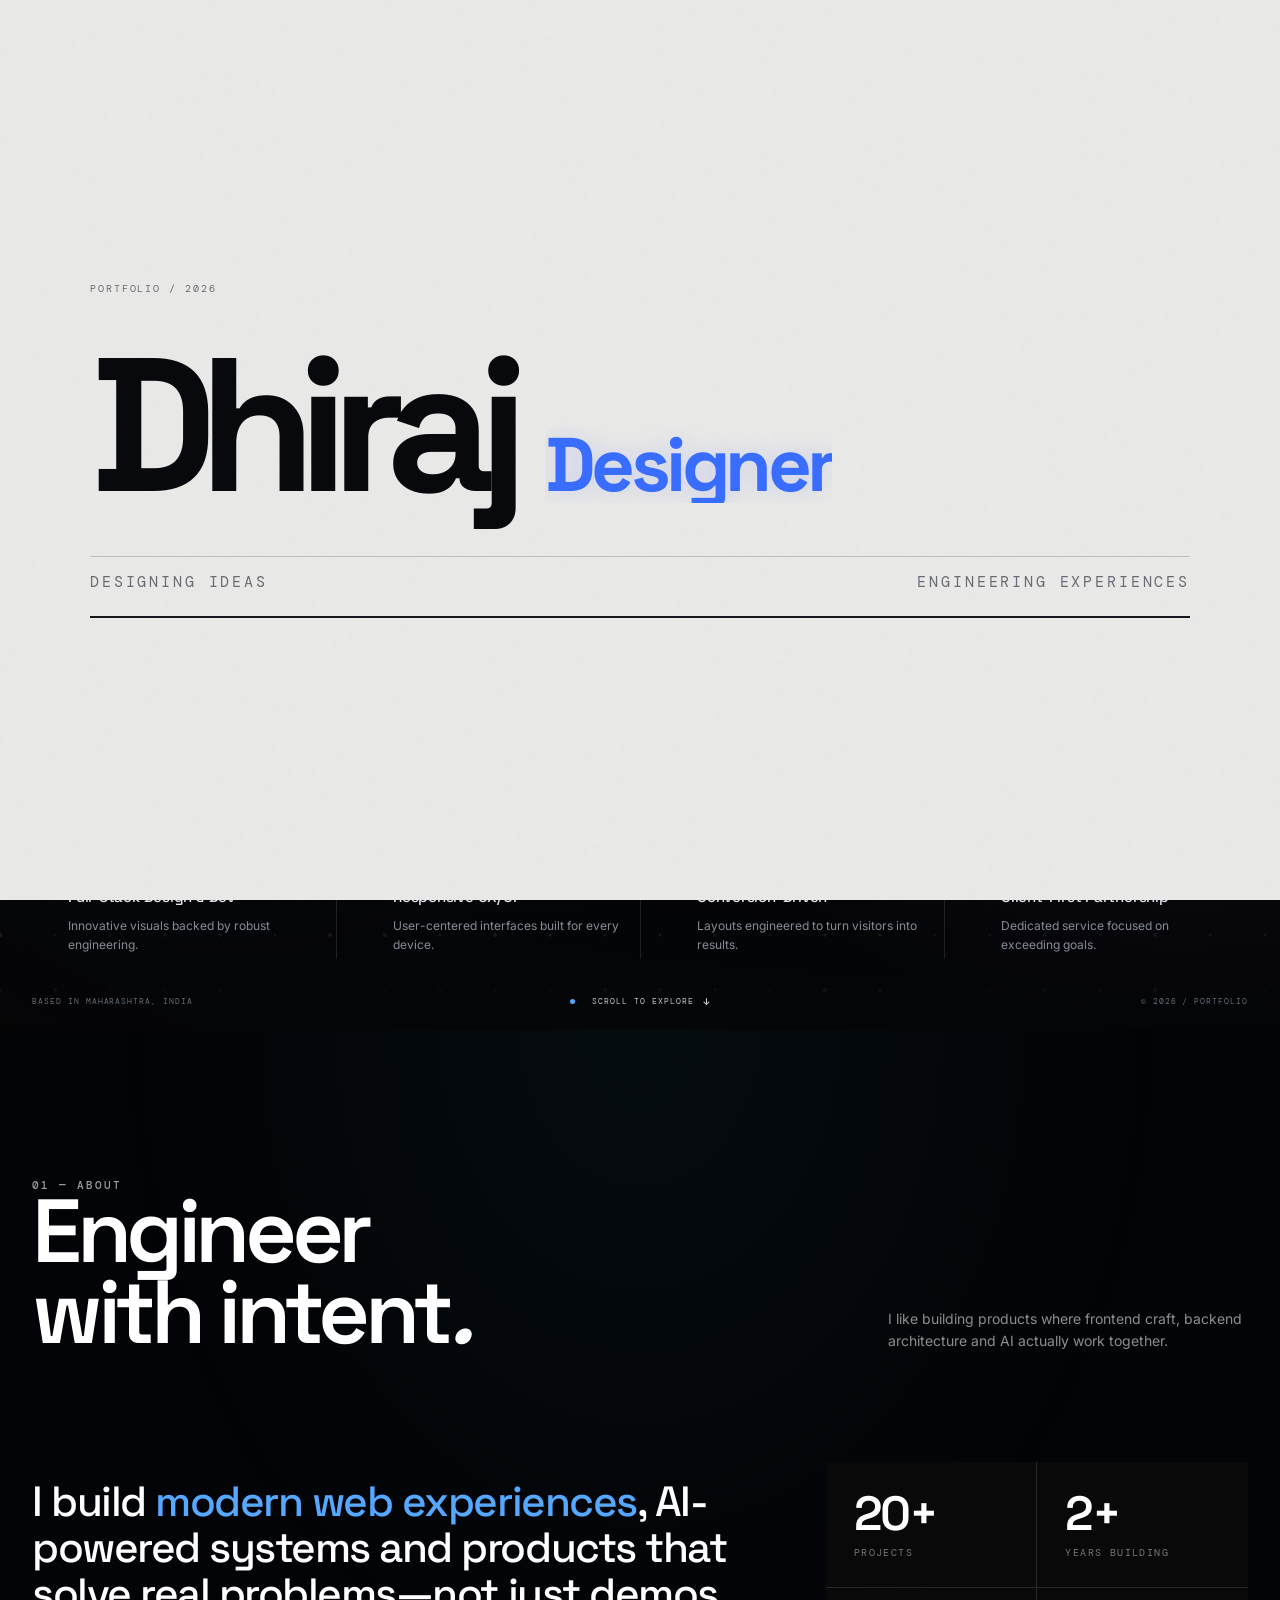
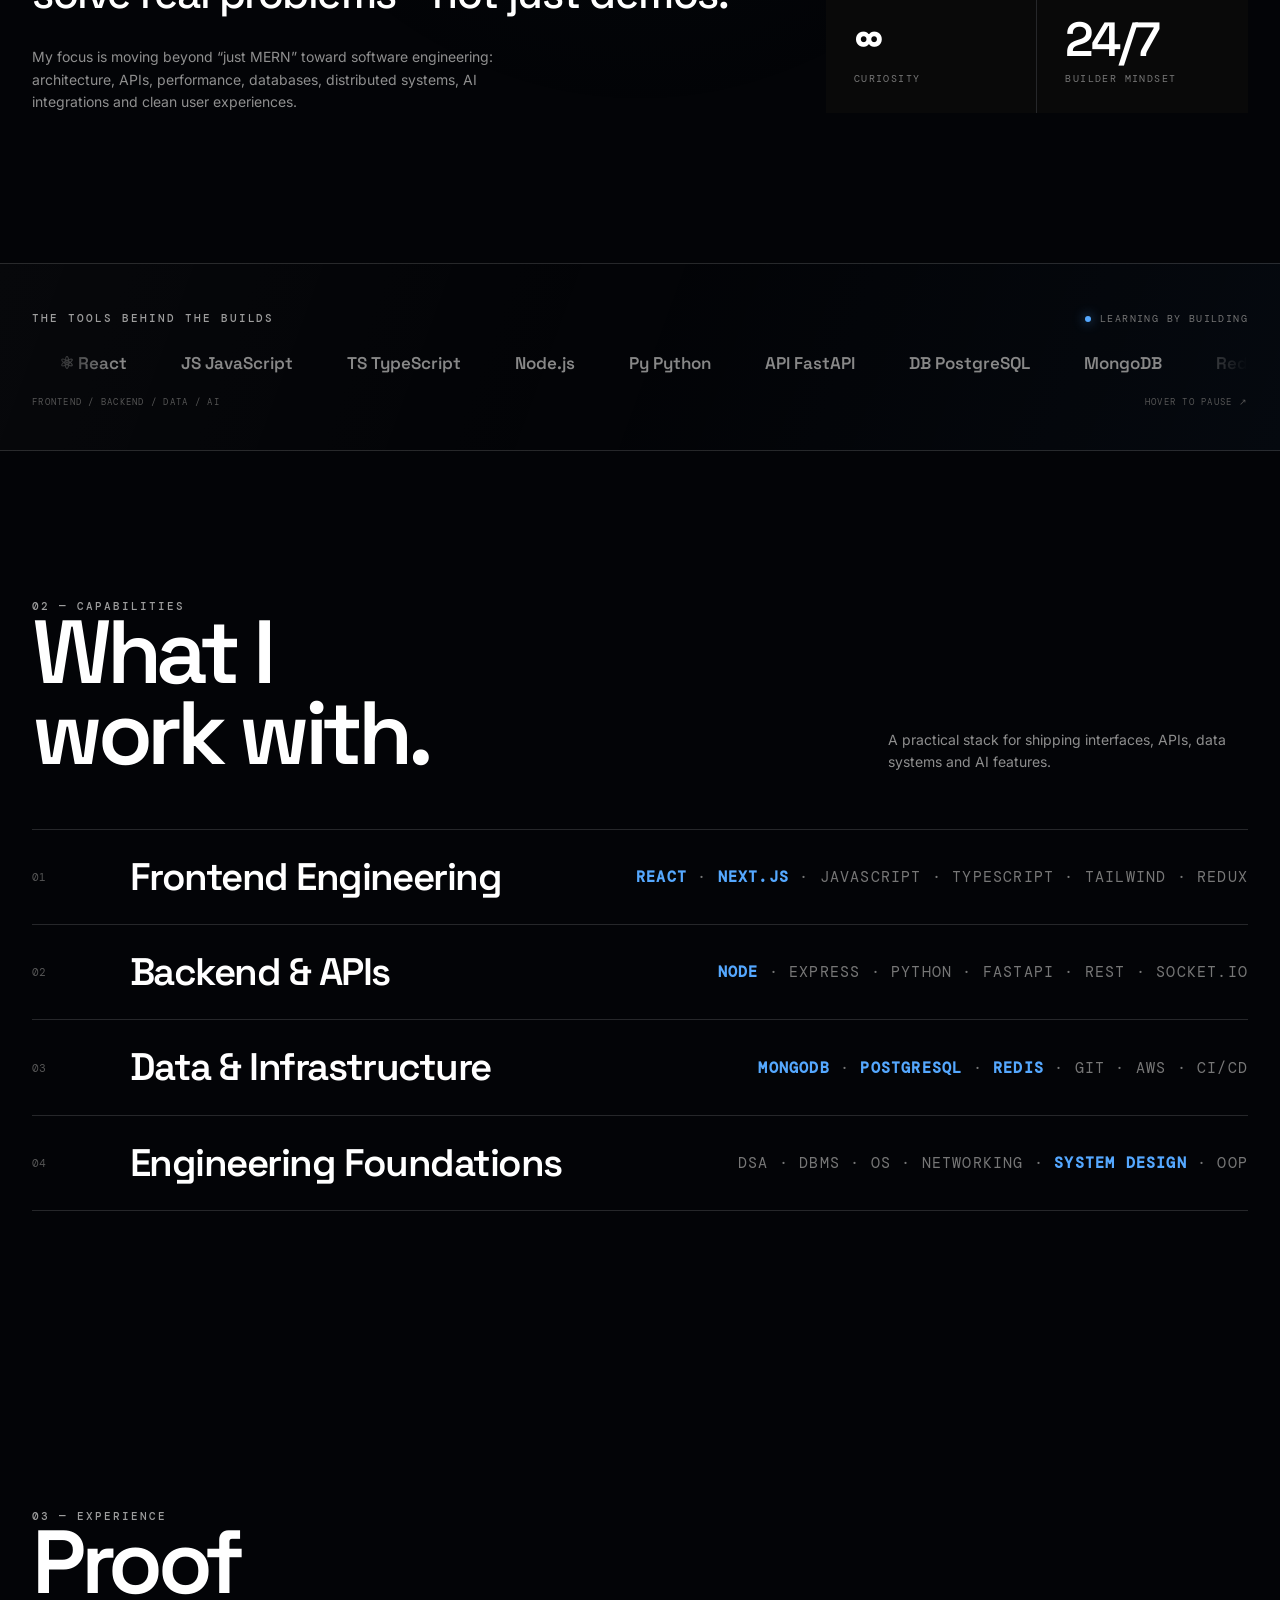
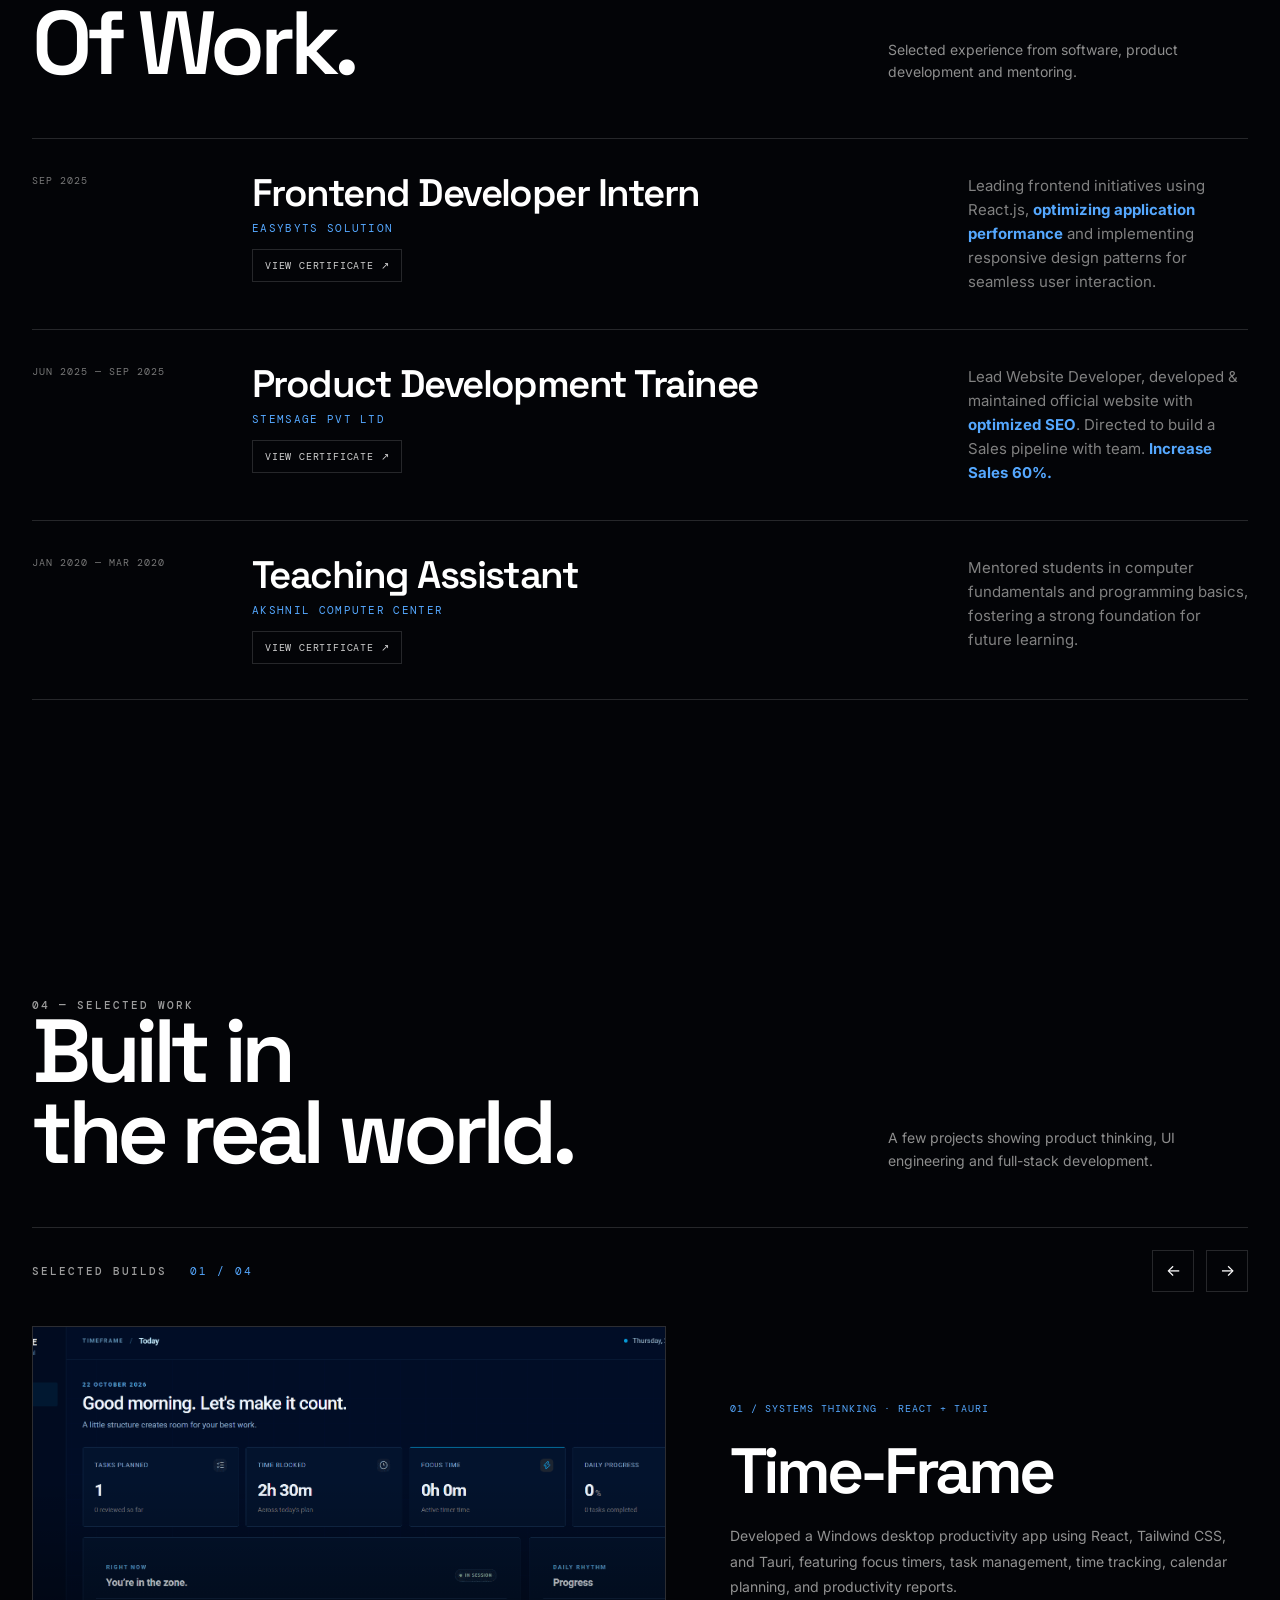
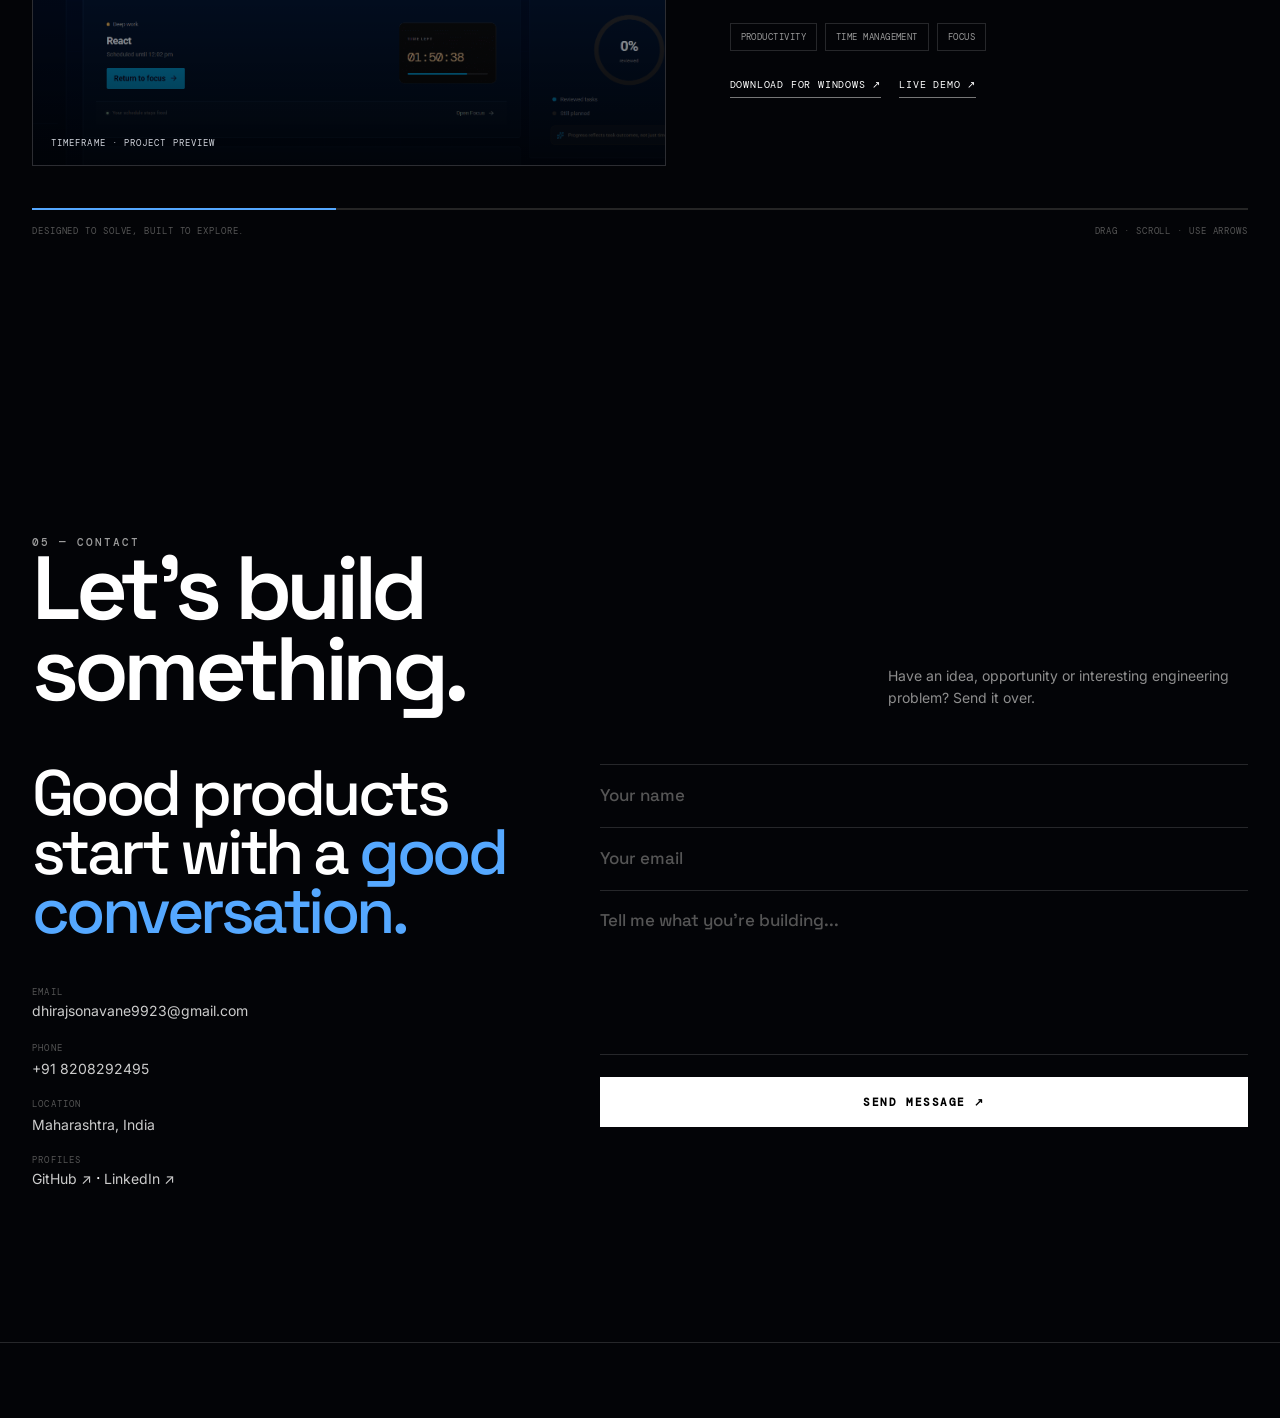
==== commit 95158e40: "Update role description to include experience" ====
--- a/index.html
+++ b/index.html
@@ -71,7 +71,7 @@
             <h1 class="landing-name">Dhiraj<br><span>Sonawane<span class="name-accent">.</span></span></h1>
             <div class="landing-role">
               <span class="role-mark"></span>
-              <span>FULL-STACK DEVELOPER</span>
+              <span>FULL-STACK DEVELOPER 2+ Year</span>
               <span class="role-rule"></span>
               <span class="role-location">INDIA</span>
             </div>
--- a/styles.css
+++ b/styles.css
@@ -0,0 +1,1610 @@
+
+    /* ================= Root Variables ================= */
+    :root {
+      --bg: #070707;
+      --paper: #f2f0ea;
+      --muted: #a4a4a4;
+      --line: rgba(255, 255, 255, .14);
+      --accent: #55a8ff;
+      --accent-rgb: 85, 168, 255;
+      --ease: cubic-bezier(.22, 1, .36, 1);
+      --max: 1440px;
+    }
+
+    /* ================= Global Resets ================= */
+    * {
+      box-sizing: border-box;
+      margin: 0;
+      padding: 0;
+    }
+
+    html {
+      scroll-behavior: smooth;
+    }
+
+    body {
+      background: var(--bg);
+      color: #fff;
+      font-family: Inter, Arial, sans-serif;
+      line-height: 1.6;
+      overflow-x: hidden;
+    }
+
+    body.menu-open {
+      overflow: hidden;
+    }
+
+    a {
+      color: inherit;
+      text-decoration: none;
+    }
+
+    button, input, textarea {
+      font: inherit;
+      color: inherit;
+    }
+
+    button {
+      background: none;
+      border: 0;
+      cursor: pointer;
+    }
+
+    ::selection {
+      background: var(--accent);
+      color: #000;
+    }
+
+    /* ================= Ambient Background & Noise ================= */
+    .site-noise {
+      position: fixed;
+      inset: 0;
+      z-index: 100;
+      pointer-events: none;
+      opacity: .045;
+      background-image: url("data:image/svg+xml,%3Csvg xmlns='http://www.w3.org/2000/svg' width='180' height='180'%3E%3Cfilter id='n'%3E%3CfeTurbulence type='fractalNoise' baseFrequency='.82' numOctaves='4' stitchTiles='stitch'/%3E%3C/filter%3E%3Crect width='100%25' height='100%25' filter='url(%23n)'/%3E%3C/svg%3E");
+    }
+
+    .ambient {
+      position: fixed;
+      inset: 0;
+      z-index: -2;
+      pointer-events: none;
+      background: 
+        radial-gradient(circle at 15% 10%, rgba(65, 120, 255, .13), transparent 30%),
+        radial-gradient(circle at 80% 55%, rgba(125, 75, 255, .08), transparent 32%),
+        #070707;
+    }
+
+    .container {
+      width: min(var(--max), calc(100% - 64px));
+      margin: auto;
+    }
+
+    .mono {
+      font-family: "DM Mono", monospace;
+    }
+
+    .eyebrow {
+      color: #9d9d9d;
+      font: 500 11px/1 "DM Mono", monospace;
+      letter-spacing: .18em;
+      text-transform: uppercase;
+    }
+
+    /* ================= Header Styles ================= */
+    .header {
+      position: fixed;
+      top: 0;
+      left: 0;
+      width: 100%;
+      z-index: 90;
+      padding: 24px 32px;
+      display: grid;
+      grid-template-columns: 1fr auto 1fr;
+      align-items: center;
+      transition: .4s var(--ease);
+    }
+
+    .header.scrolled {
+      padding: 14px 32px;
+      background: rgba(7, 7, 7, .72);
+      backdrop-filter: blur(18px);
+      border-bottom: 1px solid var(--line);
+    }
+
+    .logo {
+      font-family: "Space Grotesk", sans-serif;
+      font-size: 16px;
+      font-weight: 700;
+      letter-spacing: .02em;
+      justify-self: start;
+    }
+
+    .logo span {
+      color: var(--accent);
+    }
+
+    .nav {
+      display: flex;
+      gap: 28px;
+      justify-content: center;
+    }
+
+    .nav a {
+      color: #aaa;
+      font: 500 11px/1 "DM Mono", monospace;
+      letter-spacing: .12em;
+      text-transform: uppercase;
+      transition: .3s;
+    }
+
+    .nav a:hover, .nav a.active {
+      color: #fff;
+    }
+
+    .header-menu {
+      justify-self: end;
+      font: 500 11px/1 "DM Mono", monospace;
+      letter-spacing: .14em;
+      text-transform: uppercase;
+    }
+
+    .header-menu i {
+      margin-left: 8px;
+    }
+
+    /* ================= Mobile Navigation ================= */
+    .mobile-nav {
+      position: fixed;
+      inset: 0;
+      background: #080808;
+      z-index: 80;
+      display: flex;
+      flex-direction: column;
+      justify-content: center;
+      align-items: center;
+      gap: 25px;
+      transform: translateY(-100%);
+      transition: .65s var(--ease);
+    }
+
+    .mobile-nav.open {
+      transform: translateY(0);
+    }
+
+    .mobile-nav a {
+      font: 600 clamp(30px, 7vw, 72px)/1 "Space Grotesk", sans-serif;
+      letter-spacing: -.04em;
+    }
+
+    .close-menu {
+      position: absolute;
+      top: 25px;
+      right: 30px;
+      font-size: 28px;
+    }
+
+    /* ================= Hero Section ================= */
+    .hero {
+      min-height: 100svh;
+      position: relative;
+      overflow: hidden;
+      isolation: isolate;
+      background: #070707;
+    }
+
+    .hero-bg {
+      position: absolute;
+      inset: -8%;
+      z-index: -3;
+      background-size: cover;
+      background-position: center;
+      transform: scale(1.08);
+      filter: saturate(.75) contrast(1.05);
+      transition: background-image .7s, transform 8s linear, filter .7s;
+      -webkit-mask-image: linear-gradient(to bottom, #000 0%, #000 67%, rgba(0, 0, 0, .72) 83%, transparent 100%);
+      mask-image: linear-gradient(to bottom, #000 0%, #000 67%, rgba(0, 0, 0, .72) 83%, transparent 100%);
+    }
+
+    .hero-bg::after {
+      content: "";
+      position: absolute;
+      inset: 0;
+      background: var(--hero-tint, #305d99);
+      mix-blend-mode: color;
+      opacity: .52;
+    }
+
+    .hero-bg::before {
+      content: "";
+      position: absolute;
+      inset: 0;
+      background: linear-gradient(180deg, rgba(0, 0, 0, .38) 0%, rgba(0, 0, 0, .12) 34%, rgba(0, 0, 0, .62) 72%, rgba(7, 7, 7, .92) 100%);
+    }
+
+    .hero-inner {
+      height: 100svh;
+      position: relative;
+      min-height: 700px;
+    }
+
+    .hero-top {
+      position: absolute;
+      top: 88px;
+      left: 0;
+      right: 0;
+      display: flex;
+      justify-content: center;
+      align-items: center;
+      gap: 6vw;
+      z-index: 5;
+    }
+
+    .hero-top a, .hero-top button {
+      color: #eee;
+      font: 500 10px/1 "DM Mono", monospace;
+      letter-spacing: .14em;
+      text-transform: uppercase;
+    }
+
+    .hero-top .brand {
+      font: 700 12px/1 "Space Grotesk", sans-serif;
+      letter-spacing: .12em;
+    }
+
+    .hero-copy {
+      position: absolute;
+      left: 0;
+      right: 0;
+      top: 0;
+      height: 50%;
+      display: flex;
+      align-items: flex-end;
+      padding: 0 18px 30px;
+      z-index: 4;
+    }
+
+    .hero-copy-row {
+      width: 100%;
+      display: flex;
+      align-items: flex-end;
+      gap: 6vw;
+    }
+
+    .hero-title {
+      max-width: 720px;
+      font: 600 clamp(58px, 7vw, 116px)/.84 "Space Grotesk", sans-serif;
+      letter-spacing: -.065em;
+      overflow: hidden;
+    }
+
+    .hero-title .line {
+      display: block;
+      overflow: hidden;
+    }
+
+    .hero-title .line span {
+      display: block;
+      transform: translateY(110%);
+      animation: rise .85s var(--ease) forwards;
+    }
+
+    .hero-title .line:nth-child(2) span { animation-delay: .07s; }
+    .hero-title .line:nth-child(3) span { animation-delay: .14s; }
+
+    @keyframes rise {
+      to { transform: translateY(0); }
+    }
+
+    .hero-credit {
+      margin-bottom: 5px;
+      white-space: nowrap;
+    }
+
+    .hero-meta {
+      margin-left: auto;
+      display: flex;
+      gap: clamp(18px, 4vw, 60px);
+      margin-bottom: 3px;
+    }
+
+    .hero-meta span {
+      white-space: nowrap;
+    }
+
+    .hero-strip-wrap {
+      position: absolute;
+      top: 50%;
+      left: 0;
+      right: 0;
+      height: min(27vw, 420px);
+      overflow: hidden;
+      z-index: 3;
+    }
+
+    .hero-strip {
+      display: flex;
+      align-items: flex-start;
+      gap: 16px;
+      height: 100%;
+      width: max-content;
+      will-change: transform;
+      transition: transform .75s var(--ease);
+    }
+
+    .hero-card {
+      width: min(22vw, 300px);
+      height: min(13.5vw, 210px);
+      min-width: 180px;
+      padding: 0;
+      background: #171717;
+      position: relative;
+      overflow: hidden;
+      flex: none;
+      transition: height .75s var(--ease), filter .5s, opacity .5s;
+    }
+
+    .hero-card.active {
+      height: min(27vw, 420px);
+      filter: none;
+      opacity: 1;
+    }
+
+    .hero-card:not(.active) {
+      opacity: .78;
+    }
+
+    .hero-card img {
+      width: 100%;
+      height: 100%;
+      display: block;
+      object-fit: cover;
+      object-position: 50% 28%;
+      transition: transform 1s var(--ease), filter .5s;
+    }
+
+    .hero-card:hover img {
+      transform: scale(1.035);
+    }
+
+    .hero-card:not(.active) img {
+      filter: saturate(.8);
+    }
+
+    .hero-card::after {
+      content: "";
+      position: absolute;
+      inset: 0;
+      background: linear-gradient(180deg, transparent 45%, rgba(0, 0, 0, .45));
+    }
+
+    .card-number {
+      position: absolute;
+      left: 12px;
+      bottom: 10px;
+      z-index: 2;
+      font: 500 9px/1 "DM Mono", monospace;
+      letter-spacing: .12em;
+    }
+
+    .hero-bottom {
+      position: absolute;
+      left: 18px;
+      right: 18px;
+      bottom: 28px;
+      display: flex;
+      align-items: flex-end;
+      z-index: 5;
+    }
+
+    .rail {
+      width: min(20vw, 280px);
+    }
+
+    .rail-labels {
+      display: flex;
+      justify-content: space-between;
+      margin-bottom: 9px;
+      font-size: 9px;
+    }
+
+    .rail-line {
+      height: 1px;
+      background: rgba(255, 255, 255, .28);
+      position: relative;
+    }
+
+    .rail-progress {
+      position: absolute;
+      left: 0;
+      top: 0;
+      height: 1px;
+      width: 20%;
+      background: #fff;
+      transition: left .75s var(--ease);
+    }
+
+    .hero-scroll {
+      margin-left: auto;
+      font-size: 10px;
+      color: #aaa;
+      letter-spacing: .14em;
+    }
+
+    .scroll-dot {
+      display: inline-block;
+      width: 5px;
+      height: 5px;
+      border-radius: 50%;
+      background: var(--accent);
+      margin-right: 8px;
+    }
+
+    /* ================= Shared Section Layouts ================= */
+    section:not(.hero) {
+      padding: 150px 0;
+      position: relative;
+    }
+
+    .section-head {
+      display: flex;
+      justify-content: space-between;
+      align-items: flex-end;
+      gap: 30px;
+      margin-bottom: 55px;
+    }
+
+    .section-title {
+      font: 600 clamp(48px, 7vw, 92px)/.9 "Space Grotesk", sans-serif;
+      letter-spacing: -.06em;
+    }
+
+    .section-note {
+      max-width: 360px;
+      color: #8e8e8e;
+      font-size: 14px;
+    }
+
+    .reveal {
+      opacity: 0;
+      transform: translateY(35px);
+      transition: .8s var(--ease);
+    }
+
+    .reveal.show {
+      opacity: 1;
+      transform: none;
+    }
+
+    /* ================= About Section ================= */
+    #about {
+      background: 
+        radial-gradient(ellipse at 50% 0%, rgba(34, 100, 110, .09), transparent 58%),
+        #070707;
+      margin-top: 0;
+    }
+
+    .about-grid {
+      display: grid;
+      grid-template-columns: 1.25fr .75fr;
+      gap: 90px;
+      align-items: end;
+    }
+
+    .about-lead {
+      font: 500 clamp(26px, 3.3vw, 48px)/1.08 "Space Grotesk", sans-serif;
+      letter-spacing: -.035em;
+      max-width: 900px;
+    }
+
+    .about-lead em {
+      color: var(--accent);
+      font-style: normal;
+    }
+
+    .about-copy {
+      color: #8f8f8f;
+      max-width: 500px;
+      margin-top: 30px;
+      font-size: 14px;
+    }
+
+    .stats {
+      display: grid;
+      grid-template-columns: 1fr 1fr;
+      gap: 1px;
+      background: var(--line);
+      margin-top: 55px;
+    }
+
+    .stat {
+      background: #090909;
+      padding: 28px;
+    }
+
+    .stat b {
+      display: block;
+      font: 600 48px/1 "Space Grotesk";
+      letter-spacing: -.05em;
+    }
+
+    .stat span {
+      display: block;
+      color: #777;
+      margin-top: 8px;
+      font: 10px "DM Mono";
+      text-transform: uppercase;
+      letter-spacing: .14em;
+    }
+
+    /* ================= Stack Marquee Section ================= */
+    .stack-marquee-section {
+      padding: 48px 0 42px !important;
+      overflow: hidden;
+      border-top: 1px solid var(--line);
+      border-bottom: 1px solid var(--line);
+      background: linear-gradient(110deg, rgba(255, 255, 255, .02), transparent 48%, rgba(var(--accent-rgb), .035));
+    }
+
+    .stack-marquee-inner {
+      width: min(var(--max), calc(100% - 64px));
+      margin: auto;
+    }
+
+    .stack-marquee-heading, .stack-marquee-footer {
+      display: flex;
+      align-items: center;
+      justify-content: space-between;
+      gap: 20px;
+      color: #747474;
+      font: 10px "DM Mono", monospace;
+      letter-spacing: .14em;
+      text-transform: uppercase;
+    }
+
+    .stack-live {
+      display: flex;
+      align-items: center;
+      gap: 9px;
+    }
+
+    .stack-live i {
+      width: 6px;
+      height: 6px;
+      border-radius: 50%;
+      background: var(--accent);
+      box-shadow: 0 0 12px rgba(var(--accent-rgb), .8);
+    }
+
+    .stack-marquee-mask {
+      overflow: hidden;
+      margin: 27px 0 22px;
+      -webkit-mask-image: linear-gradient(to right, transparent, black 7%, black 93%, transparent);
+      mask-image: linear-gradient(to right, transparent, black 7%, black 93%, transparent);
+    }
+
+    .stack-marquee-track {
+      display: flex;
+      width: max-content;
+      animation: stack-marquee 34s linear infinite;
+    }
+
+    .stack-marquee-group {
+      display: flex;
+      align-items: center;
+      flex: none;
+    }
+
+    .stack-marquee-group span {
+      display: flex;
+      align-items: center;
+      gap: 10px;
+      padding: 0 27px;
+      color: #888;
+      white-space: nowrap;
+      font: 600 17px "Space Grotesk", sans-serif;
+      transition: color .2s;
+    }
+
+    .stack-marquee-group span:hover {
+      color: #fff;
+    }
+
+    .stack-marquee-footer {
+      font-size: 9px;
+      color: #555;
+    }
+
+    .stack-marquee-mask:hover .stack-marquee-track {
+      animation-play-state: paused;
+    }
+
+    @keyframes stack-marquee {
+      to { transform: translateX(-50%); }
+    }
+
+    /* ================= Skills Section ================= */
+    .skill-list {
+      border-top: 1px solid var(--line);
+    }
+
+    .skill-row {
+      display: grid;
+      grid-template-columns: 70px 1fr auto;
+      gap: 28px;
+      align-items: center;
+      padding: 28px 0;
+      border-bottom: 1px solid var(--line);
+      transition: .35s;
+    }
+
+    .skill-row:hover {
+      padding-left: 16px;
+      background: linear-gradient(90deg, rgba(255, 255, 255, .035), transparent);
+    }
+
+    .skill-index {
+      color: #555;
+      font: 11px "DM Mono";
+    }
+
+    .skill-name {
+      font: 600 clamp(25px, 3vw, 44px)/1 "Space Grotesk";
+      letter-spacing: -.04em;
+    }
+
+    .skill-tags {
+      color: #777;
+      font: 15px "DM Mono";
+      text-transform: uppercase;
+      letter-spacing: .08em;
+      text-align: right;
+    }
+
+    /* ================= Experience Section ================= */
+    .experience-list {
+      border-top: 1px solid var(--line);
+    }
+
+    .exp {
+      display: grid;
+      grid-template-columns: 180px 1fr 280px;
+      gap: 40px;
+      padding: 35px 0;
+      border-bottom: 1px solid var(--line);
+      align-items: start;
+    }
+
+    .exp-date {
+      color: #777;
+      font: 10px "DM Mono";
+      letter-spacing: .1em;
+    }
+
+    .exp-role {
+      font: 600 clamp(24px, 3vw, 42px)/1 "Space Grotesk";
+      letter-spacing: -.04em;
+    }
+
+    .exp-company {
+      color: var(--accent);
+      margin-top: 8px;
+      font: 11px "DM Mono";
+      text-transform: uppercase;
+      letter-spacing: .12em;
+    }
+
+    .certificate-btn {
+      display: inline-flex;
+      align-items: center;
+      gap: 8px;
+      margin-top: 14px;
+      padding: 9px 12px;
+      border: 1px solid var(--line);
+      color: #cfcfcf;
+      font: 10px "DM Mono", monospace;
+      letter-spacing: .08em;
+      text-transform: uppercase;
+      transition: background .25s, color .25s, border-color .25s;
+    }
+
+    .certificate-btn:hover {
+      background: var(--accent);
+      border-color: var(--accent);
+      color: #080808;
+    }
+
+    .exp-desc {
+      color: #818181;
+      font-size: 15px;
+    }
+
+    /* ================= Projects / Carousel Section ================= */
+    .project-carousel {
+      border-top: 1px solid var(--line);
+      padding-top: 22px;
+    }
+
+    .project-carousel-top {
+      display: flex;
+      justify-content: space-between;
+      align-items: center;
+      margin-bottom: 22px;
+    }
+
+    .project-carousel-top b {
+      color: var(--accent);
+      font-weight: 400;
+      margin-left: 14px;
+    }
+
+    .project-carousel-top button {
+      width: 42px;
+      height: 42px;
+      margin-left: 8px;
+      border: 1px solid var(--line);
+      background: transparent;
+      color: #fff;
+      transition: .25s;
+    }
+
+    .project-carousel-top button:hover {
+      background: var(--accent);
+      color: #050505;
+      border-color: var(--accent);
+    }
+
+    .project-viewport {
+      overflow: hidden;
+      outline: none;
+      touch-action: pan-y;
+    }
+
+    .project-track {
+      display: flex;
+      gap: 18px;
+      transition: transform .65s var(--ease);
+      will-change: transform;
+    }
+
+    .project-slide {
+      display: grid;
+      grid-template-columns: 1.1fr .9fr;
+      gap: clamp(28px, 5vw, 76px);
+      align-items: center;
+      flex: 0 0 100%;
+      min-width: 0;
+      padding: 12px 0 28px;
+    }
+
+    .project-art {
+      min-height: 440px;
+      position: relative;
+      overflow: hidden;
+      border: 1px solid var(--line);
+      background: #0d1015;
+      padding: 22px;
+      display: flex;
+      flex-direction: column;
+      justify-content: space-between;
+    }
+
+    .project-art.project-screenshot {
+      padding: 0;
+      display: block;
+      min-height: 440px;
+      background: #090b10;
+      isolation: isolate;
+    }
+
+    .project-screenshot img {
+      position: absolute;
+      inset: 0;
+      width: 100%;
+      height: 100%;
+      display: block;
+      object-fit: cover;
+      object-position: center;
+      transition: transform .7s var(--ease), filter .4s;
+      z-index: 0;
+    }
+
+    .project-screenshot:hover img {
+      transform: scale(1.025);
+      filter: brightness(1.06);
+    }
+
+    .project-screenshot::after {
+      content: "";
+      position: absolute;
+      inset: 35% 0 0;
+      background: linear-gradient(180deg, transparent, rgba(0, 0, 0, .78));
+      z-index: 1;
+      pointer-events: none;
+    }
+    
+.project-links {
+  display: flex;
+  flex-wrap: wrap;
+  align-items: center;
+  gap: 14px;
+  margin-top: 20px;
+}
+
+.project-links .download-btn {
+  display: inline-flex;
+  align-items: center;
+  justify-content: center;
+  gap: 8px;
+  padding: 12px 18px;
+  border: 1px solid #ffffff;
+  border-radius: 6px;
+  background: #ffffff;
+  color: #111111;
+  font-weight: 600;
+  text-decoration: none;
+  transition: background 0.2s ease, color 0.2s ease,
+              transform 0.2s ease;
+}
+
+.project-links .download-btn:hover {
+  background: transparent;
+  color: #ffffff;
+  transform: translateY(-2px);
+}
+
+.download-guide {
+  margin-top: 18px;
+  color: #b7b7b7;
+  font-size: 0.9rem;
+  line-height: 1.7;
+}
+
+.download-guide summary {
+  width: fit-content;
+  cursor: pointer;
+  color: #ffffff;
+  transition: opacity 0.2s ease;
+}
+
+.download-guide summary:hover {
+  opacity: 0.7;
+}
+
+.download-guide ol {
+  padding-left: 20px;
+}
+
+.download-guide li {
+  margin-bottom: 8px;
+}
+
+.download-guide code {
+  color: #ffffff;
+  overflow-wrap: anywhere;
+}
+
+.download-guide small,
+.project-note {
+  color: #858585;
+  font-size: 0.75rem;
+}
+
+    .screenshot-caption {
+      position: absolute;
+      z-index: 2;
+      left: 18px;
+      right: 18px;
+      bottom: 16px;
+      color: #d0d4dc;
+      font: 9px "DM Mono", monospace;
+      letter-spacing: .12em;
+      text-transform: uppercase;
+    }
+
+    .project-screenshot.screenshot-missing {
+      background: radial-gradient(ellipse at 50% 35%, rgba(85, 168, 255, .14), transparent 58%), #0b0d12;
+    }
+
+    .project-screenshot.screenshot-missing::before {
+      content: "Add project screenshot";
+      position: absolute;
+      inset: 0;
+      display: grid;
+      place-items: center;
+      color: #717987;
+      font: 11px "DM Mono", monospace;
+      letter-spacing: .08em;
+      text-transform: uppercase;
+    }
+
+    .project-screenshot.screenshot-missing .screenshot-caption {
+      color: #a0a6b2;
+    }
+
+    .project-detail {
+      padding: 10px 0;
+    }
+
+    .project-kicker {
+      font: 10px "DM Mono";
+      letter-spacing: .1em;
+      color: var(--accent);
+    }
+
+    .project-detail h3 {
+      font: 600 clamp(42px, 5vw, 72px)/.9 "Space Grotesk";
+      letter-spacing: -.06em;
+      margin: 23px 0;
+    }
+
+    .project-detail h3 em {
+      color: var(--accent);
+      font-style: normal;
+    }
+
+    .project-detail p {
+      font-size: 14px;
+      line-height: 1.8;
+      color: #929292;
+      max-width: 520px;
+    }
+
+    .project-tags {
+      display: flex;
+      flex-wrap: wrap;
+      gap: 8px;
+      margin-top: 24px;
+    }
+
+    .project-tags span {
+      border: 1px solid var(--line);
+      padding: 7px 10px;
+      color: #999;
+      font: 9px "DM Mono";
+      text-transform: uppercase;
+      letter-spacing: .05em;
+    }
+
+    .project-links {
+      display: flex;
+      align-items: center;
+      gap: 18px;
+      flex-wrap: wrap;
+      margin-top: 27px;
+    }
+
+    .project-links a {
+      font: 10px "DM Mono";
+      text-transform: uppercase;
+      letter-spacing: .08em;
+      border-bottom: 1px solid #777;
+      padding-bottom: 6px;
+      transition: color .2s, border-color .2s;
+    }
+
+    .project-links a:hover {
+      color: var(--accent);
+      border-color: var(--accent);
+    }
+
+    .project-links small {
+      color: #555;
+      font: 8px "DM Mono";
+      letter-spacing: .08em;
+    }
+
+    .project-progress {
+      height: 2px;
+      background: #252525;
+      margin-top: 14px;
+    }
+
+    .project-progress span {
+      display: block;
+      width: 33.333%;
+      height: 100%;
+      background: var(--accent);
+      transition: width .45s;
+    }
+
+    .project-footnote {
+      display: flex;
+      justify-content: space-between;
+      gap: 12px;
+      margin-top: 15px;
+      color: #555;
+      font: 9px "DM Mono";
+      letter-spacing: .1em;
+    }
+
+    /* ================= Work Grid Section ================= */
+    .work-grid {
+      display: grid;
+      grid-template-columns: repeat(12, 1fr);
+      gap: 18px;
+    }
+
+    .work-card {
+      position: relative;
+      min-height: 470px;
+      overflow: hidden;
+      background: #111;
+      border: 1px solid var(--line);
+      grid-column: span 4;
+    }
+
+    .work-card:nth-child(2) { grid-column: span 5; }
+    .work-card:nth-child(3) { grid-column: span 3; }
+
+    .work-card img {
+      width: 100%;
+      height: 100%;
+      object-fit: cover;
+      display: block;
+      transition: transform .9s var(--ease), filter .5s;
+    }
+
+    .work-card::after {
+      content: "";
+      position: absolute;
+      inset: 0;
+      background: linear-gradient(180deg, transparent 25%, rgba(0, 0, 0, .9) 100%);
+    }
+
+    .work-card:hover img {
+      transform: scale(1.05);
+      filter: saturate(1.15);
+    }
+
+    .work-info {
+      position: absolute;
+      z-index: 2;
+      left: 22px;
+      right: 22px;
+      bottom: 22px;
+    }
+
+    .work-num {
+      font: 10px "DM Mono";
+      color: #bbb;
+    }
+
+    .work-title {
+      font: 600 32px/1 "Space Grotesk";
+      letter-spacing: -.04em;
+      margin: 10px 0;
+    }
+
+    .work-desc {
+      color: #aaa;
+      font-size: 12px;
+      max-width: 440px;
+    }
+
+    .work-links {
+      display: flex;
+      gap: 10px;
+      margin-top: 18px;
+    }
+
+    .work-links a {
+      padding: 8px 12px;
+      border: 1px solid rgba(255, 255, 255, .22);
+      font: 10px "DM Mono";
+      text-transform: uppercase;
+      letter-spacing: .1em;
+      transition: .3s;
+    }
+
+    .work-links a:hover {
+      background: #fff;
+      color: #000;
+    }
+
+    /* ================= Contact Section ================= */
+    .contact-grid {
+      display: grid;
+      grid-template-columns: 1fr 1.3fr;
+      gap: 70px;
+    }
+
+    .contact-intro {
+      font: 500 clamp(35px, 5vw, 70px)/.92 "Space Grotesk";
+      letter-spacing: -.055em;
+    }
+
+    .contact-intro span {
+      color: var(--accent);
+    }
+
+    .contact-details {
+      margin-top: 45px;
+      display: grid;
+      gap: 18px;
+    }
+
+    .contact-detail small {
+      display: block;
+      color: #555;
+      font: 9px "DM Mono";
+      letter-spacing: .13em;
+      text-transform: uppercase;
+    }
+
+    .contact-detail a, .contact-detail p {
+      font-size: 14px;
+      margin-top: 4px;
+      color: #ccc;
+    }
+
+    .contact-form {
+      border-top: 1px solid var(--line);
+    }
+
+    .field {
+      border-bottom: 1px solid var(--line);
+      padding: 18px 0;
+    }
+
+    .field input, .field textarea {
+      width: 100%;
+      border: 0;
+      outline: 0;
+      background: transparent;
+      resize: none;
+      font: 500 17px "Space Grotesk";
+    }
+
+    .field textarea {
+      min-height: 120px;
+    }
+
+    .field input::placeholder, .field textarea::placeholder {
+      color: #555;
+    }
+
+    .send {
+      margin-top: 22px;
+      width: 100%;
+      padding: 17px;
+      border: 1px solid #fff;
+      background: #fff;
+      color: #000;
+      font: 600 11px "DM Mono";
+      letter-spacing: .14em;
+      text-transform: uppercase;
+      transition: .3s;
+    }
+
+    .send:hover {
+      background: var(--accent);
+      border-color: var(--accent);
+    }
+
+    /* ================= Footer ================= */
+    footer {
+      border-top: 1px solid var(--line);
+      padding: 28px 0;
+      color: #666;
+    }
+
+    .footer-inner {
+      display: flex;
+      justify-content: space-between;
+      gap: 20px;
+      font: 10px "DM Mono";
+      text-transform: uppercase;
+      letter-spacing: .1em;
+    }
+/* Keep the full-screen menu above the header */
+.header {
+  z-index: 100;
+}
+
+.mobile-nav {
+  z-index: 200;
+  visibility: hidden;
+  pointer-events: none;
+  transform: translateY(-100%);
+  transition:
+    transform 0.65s var(--ease),
+    visibility 0s linear 0.65s;
+}
+
+.mobile-nav.open {
+  visibility: visible;
+  pointer-events: auto;
+  transform: translateY(0);
+  transition:
+    transform 0.65s var(--ease),
+    visibility 0s;
+}
+
+/* Keep the close button clickable and visible */
+.close-menu {
+  position: absolute;
+  top: 25px;
+  right: 30px;
+  z-index: 201;
+  color: #fff;
+  font-size: 32px;
+  line-height: 1;
+  cursor: pointer;
+  background: transparent;
+  border: none;
+}
+    /* ================= Responsive Media Queries ================= */
+    @media(max-width: 900px) {
+      .hero-bg {
+        -webkit-mask-image: linear-gradient(to bottom, #000 0%, #000 72%, rgba(0, 0, 0, .65) 88%, transparent 100%);
+        mask-image: linear-gradient(to bottom, #000 0%, #000 72%, rgba(0, 0, 0, .65) 88%, transparent 100%);
+      }
+      .header {
+        grid-template-columns: 1fr auto;
+        padding: 20px;
+      }
+      .nav { display: none; }
+      .container { width: min(100% - 40px, var(--max)); }
+      .hero-inner { min-height: 760px; }
+      .hero-top { top: 82px; }
+      .hero-copy { height: 46%; padding: 0 20px 25px; }
+      .hero-copy-row { display: block; }
+      .hero-title { font-size: clamp(55px, 12vw, 100px); }
+      .hero-credit { margin-top: 18px; }
+      .hero-meta { display: none; }
+      .hero-strip-wrap { top: 46%; height: 54vw; max-height: 430px; }
+      .hero-card { width: 31vw; min-width: 145px; height: 27vw; max-height: 215px; }
+      .hero-card.active { height: 54vw; max-height: 430px; }
+      .hero-bottom { bottom: 22px; }
+      section:not(.hero) { padding: 105px 0; }
+      .about-grid, .contact-grid { grid-template-columns: 1fr; gap: 45px; }
+      .exp { grid-template-columns: 120px 1fr; gap: 25px; }
+      .exp-desc { grid-column: 2; }
+      .work-card, .work-card:nth-child(2), .work-card:nth-child(3) { grid-column: span 6; min-height: 430px; }
+    }
+
+    @media(max-width: 600px) {
+      .header { padding: 18px 16px; }
+      .header.scrolled { padding: 12px 16px; }
+      .hero-top { gap: 24px; }
+      .hero-top .brand { font-size: 10px; }
+      .hero-top a, .hero-top button { font-size: 9px; }
+      .hero-copy { height: 42%; padding: 0 16px 22px; }
+      .hero-title { font-size: clamp(48px, 14vw, 76px); }
+      .hero-strip-wrap { top: 42%; height: 62vw; }
+      .hero-card { width: 38vw; height: 31vw; min-width: 125px; }
+      .hero-card.active { height: 62vw; }
+      .hero-strip { gap: 10px; }
+      .hero-bottom { left: 16px; right: 16px; }
+      .hero-scroll { display: none; }
+      .rail { width: 46vw; }
+      .section-head { display: block; margin-bottom: 35px; }
+      .section-note { margin-top: 18px; }
+      .skill-row { grid-template-columns: 35px 1fr; gap: 12px; }
+      .skill-tags { grid-column: 2; text-align: left; }
+      .exp { grid-template-columns: 1fr; gap: 10px; }
+      .exp-desc { grid-column: auto; margin-top: 10px; }
+      .work-grid { grid-template-columns: 1fr; }
+      .work-card, .work-card:nth-child(2), .work-card:nth-child(3) { grid-column: span 1; min-height: 390px; }
+      .footer-inner { display: block; }
+      .footer-inner span+span { display: block; margin-top: 8px; }
+    }
+
+    @media(prefers-reduced-motion: reduce) {
+      *, *:before, *:after {
+        animation-duration: .01ms !important;
+        transition-duration: .01ms !important;
+        scroll-behavior: auto !important;
+      }
+    }
+  
+
+
+/* ================= Minimal studio landing page ================= */
+body { position: relative; }
+main, footer { position: relative; z-index: 1; }
+
+.site-noise { z-index: 100; }
+.header { z-index: 90; }
+.mobile-nav { z-index: 200; }
+
+.hero {
+  min-height: 100svh; height: auto; position: relative; overflow: hidden;
+  isolation: isolate; padding: 104px 0 24px;
+  background:
+    radial-gradient(ellipse at 76% 42%,rgba(47,104,153,.12),transparent 38%),
+    radial-gradient(ellipse at 17% 72%,rgba(76,65,146,.055),transparent 31%),
+    transparent;
+}
+.hero::before {
+  content: ""; position: absolute; inset: 0; z-index: -1; pointer-events: none;
+  background:
+    linear-gradient(180deg,rgba(7,7,7,.18),transparent 35%,rgba(7,7,7,.30) 100%),
+    radial-gradient(ellipse at 68% 55%,transparent 10%,rgba(7,7,7,.20) 72%,rgba(7,7,7,.50) 100%);
+}
+.hero-atmosphere {
+  position: absolute; z-index: -2; inset: 0; pointer-events: none;
+  background:
+    radial-gradient(ellipse at 72% 44%,rgba(74,144,206,.12),transparent 34%),
+    radial-gradient(ellipse at 92% 70%,rgba(115,74,174,.075),transparent 30%);
+}
+.landing-container { width: min(var(--max),calc(100% - 64px)); }
+.landing-meta {
+  display:flex; justify-content:space-between; align-items:center; gap:20px;
+  padding-bottom:16px; border-bottom:1px solid rgba(255,255,255,.12);
+  color:#858b96; font:9px "DM Mono",monospace; letter-spacing:.15em; text-transform:uppercase;
+}
+.landing-meta a { display:inline-flex; align-items:center; gap:8px; color:#e9edf4; transition:color .2s; }
+.landing-meta a:hover { color:var(--accent); }
+.landing-meta-center { color:#c2c7d0; }
+
+.landing-main {
+  display:grid; grid-template-columns:minmax(0,1.02fr) minmax(390px,.98fr);
+  align-items:center; gap:clamp(38px,6vw,92px); min-height:585px; padding:36px 0 38px;
+}
+.landing-copy { position:relative; z-index:4; min-width:0; padding:4px 0 12px; }
+.landing-kicker { display:flex; align-items:center; gap:10px; margin-bottom:22px; }
+.live-dot,.role-mark
+{ width:6px; height:6px; border-radius:50%; background:var(--accent); box-shadow:0 0 14px rgba(var(--accent-rgb),.85); }
+.landing-name {
+  margin:0; font:700 clamp(68px,8.4vw,124px)/.84 "Space Grotesk",sans-serif;
+  letter-spacing:-.09em; color:#f3f4f6; text-wrap:balance;
+}
+.landing-name>span { color:#d9dde4; }
+.name-accent { color:var(--accent); }
+.landing-role {
+  display:flex; align-items:center; gap:12px; margin-top:27px;
+  color:#e9edf4; font:500 20px "DM Mono",monospace; letter-spacing:.2em;
+}
+.role-mark { flex:none; }
+.role-rule { width:clamp(25px,5vw,70px); height:1px; background:rgba(255,255,255,.24); }
+.role-location { color:#737b88; font-size:9px; }
+.landing-intro { max-width:510px; margin:22px 0 0; color:#9a9da5; font-size:14px; line-height:1.9; }
+.hero-tech-stack { display:flex; align-items:center; flex-wrap:wrap; gap:9px; margin-top:24px; }
+.tech-pill {
+  display:inline-flex; align-items:center; gap:9px; min-height:40px; padding:7px 13px;
+  border:1px solid rgba(255,255,255,.15);
+  background:linear-gradient(135deg,rgba(255,255,255,.055),rgba(255,255,255,.018));
+  color:#dfe6f0; font:500 11px "DM Mono",monospace; letter-spacing:.035em;
+  backdrop-filter:blur(10px); transition:border-color .25s,background .25s,transform .25s;
+}
+.tech-pill:hover { border-color:rgba(var(--accent-rgb),.65); background:rgba(85,168,255,.08); transform:translateY(-2px); }
+.tech-logo { width:20px; height:20px; color:#8fc5ff; flex:none; }
+.next-logo { color:#f2f4f8; }.node-logo { color:#8fca9e; }
+.landing-actions { display:flex; flex-wrap:wrap; align-items:center; gap:24px; margin-top:30px; }
+.landing-primary {
+  min-height:46px; display:inline-flex; align-items:center; gap:18px; padding:0 16px;
+  background:var(--accent); color:#07101b; border:1px solid var(--accent);
+  font:600 10px "DM Mono",monospace; letter-spacing:.08em;
+  transition:background .25s,color .25s,transform .25s;
+}
+.landing-primary:hover { background:transparent; color:#fff; transform:translateY(-2px); }
+.landing-secondary { display:inline-flex; align-items:center; gap:10px; color:#c0c5ce; font:10px "DM Mono",monospace; letter-spacing:.07em; transition:color .2s; }
+.landing-secondary:hover { color:var(--accent); }
+
+/* Right-side immersive portrait with a restrained perspective studio frame. */
+.landing-visual {
+  position:relative; min-width:0; width:100%; max-width:590px;
+  height:clamp(490px,59vw,625px); justify-self:end; perspective:1500px; isolation:isolate;
+}
+.portrait-glow {
+  position:absolute; z-index:-2; inset:7% -9% 2%; border-radius:50%;
+  background:
+    radial-gradient(ellipse at 50% 43%,rgba(72,151,223,.27),rgba(46,90,145,.13) 38%,transparent 71%),
+    radial-gradient(ellipse at 65% 72%,rgba(125,76,184,.11),transparent 55%);
+  filter:blur(34px); animation:portrait-atmosphere 8s ease-in-out infinite alternate;
+}
+@keyframes portrait-atmosphere { from {transform:scale(.96) translateY(5px);opacity:.65} to {transform:scale(1.04) translateY(-6px);opacity:1} }
+.portrait-orbit {
+  position:absolute; z-index:-1; border:1px solid rgba(106,174,232,.17);
+  border-radius:50%; pointer-events:none; transform:rotate(-18deg) scaleY(.36);
+}
+.portrait-orbit-one { width:91%; aspect-ratio:1; left:4%; top:12%; }
+.portrait-orbit-two { width:72%; aspect-ratio:1; left:15%; top:22%; border-color:rgba(165,111,228,.16); transform:rotate(17deg) scaleY(.42); }
+.portrait-stage {
+  position:absolute; inset:10px 16px 22px 28px; overflow:hidden; isolation:isolate;
+  border:1px solid rgba(173,207,239,.24);
+  border-radius:47% 47% 12px 12px / 27% 27% 12px 12px;
+  background:
+    radial-gradient(ellipse at 54% 30%,rgba(85,142,195,.28),transparent 46%),
+    radial-gradient(ellipse at 86% 68%,rgba(117,68,172,.12),transparent 42%),
+    linear-gradient(155deg,rgba(25,39,56,.80),rgba(8,11,16,.93) 62%,rgba(13,24,35,.91));
+  box-shadow:inset 0 1px 0 rgba(255,255,255,.16),inset 0 -55px 90px rgba(0,0,0,.3),0 32px 80px rgba(0,0,0,.36);
+  transform:perspective(1500px) rotateY(-4deg) rotateX(1deg); transform-origin:55% 50%;
+}
+.portrait-stage::before {
+  content:""; position:absolute; z-index:0; inset:0; pointer-events:none;
+  background:
+    linear-gradient(rgba(195,220,248,.04) 1px,transparent 1px),
+    linear-gradient(90deg,rgba(195,220,248,.04) 1px,transparent 1px),
+    radial-gradient(ellipse at 50% 42%,transparent 25%,rgba(5,8,13,.48) 82%);
+  background-size:34px 34px,34px 34px,auto;
+  mask-image:linear-gradient(to bottom,transparent,#000 22%,#000 78%,transparent);
+}
+.portrait-stage::after {
+  content:""; position:absolute; z-index:3; inset:auto 0 0; height:22%;
+  pointer-events:none; background:linear-gradient(to bottom,transparent,rgba(7,7,7,.66));
+}
+.portrait-picture { position:absolute; z-index:2; inset:0; display:block; }
+.portrait-picture img {
+  position:absolute; left:50%; bottom:-2%; width:116%; height:108%; max-width:none;
+  object-fit:contain; object-position:center bottom; transform:translateX(-50%);
+  filter:drop-shadow(0 0 18px rgba(84,147,211,.15)) drop-shadow(0 22px 34px rgba(0,0,0,.58)) saturate(.94) contrast(1.045);
+  mask-image:linear-gradient(to bottom,#000 0%,#000 82%,rgba(0,0,0,.88) 91%,rgba(0,0,0,.34) 98%,transparent 100%);
+}
+.portrait-stage-top,.portrait-stage-bottom {
+  position:absolute; z-index:5; left:18px; right:18px;
+  display:flex; align-items:center; justify-content:space-between; gap:10px;
+  color:rgba(222,232,245,.62); font:8px "DM Mono",monospace; letter-spacing:.10em;
+}
+.portrait-stage-top { top:18px; }
+.portrait-status { display:inline-flex; align-items:center; gap:6px; color:#9bcdbb; white-space:nowrap; }
+.portrait-status i { width:5px; height:5px; border-radius:50%; background:#83d7a8; box-shadow:0 0 10px rgba(131,215,168,.5); }
+.portrait-stage-bottom {
+  bottom:0; padding:13px 0 15px; border-top:1px solid rgba(255,255,255,.12);
+  background:linear-gradient(180deg,transparent,rgba(6,9,14,.52)); color:rgba(236,241,248,.78);
+}
+.portrait-footnote {
+  position:absolute; z-index:5; left:8px; right:8px; bottom:0;
+  display:flex; justify-content:space-between; gap:12px; color:#656e7c;
+  font:8px "DM Mono",monospace; letter-spacing:.11em;
+}
+.portrait-side-label {
+  position:absolute; right:-9px; top:45%; writing-mode:vertical-rl;
+  color:rgba(171,185,202,.45); font:8px "DM Mono",monospace; letter-spacing:.17em;
+}
+
+/* Four specialities form a restrained editorial strip, not a row of heavy cards. */
+.landing-specialties { position:relative; z-index:2; padding:20px 0 22px; border-top:1px solid rgba(255,255,255,.13); }
+.specialties-heading { display:flex; justify-content:space-between; gap:16px; margin-bottom:18px; }
+.specialties-count { color:#646d79; font:8px "DM Mono",monospace; letter-spacing:.14em; }
+.specialties-grid { display:grid; grid-template-columns:repeat(4,minmax(0,1fr)); }
+.specialty-item { display:grid; grid-template-columns:25px minmax(0,1fr); gap:11px; padding:4px 20px 4px 0; min-width:0; }
+.specialty-item + .specialty-item { padding-left:20px; border-left:1px solid rgba(255,255,255,.11); }
+.specialty-index { color:var(--accent); font:9px "DM Mono",monospace; padding-top:3px; }
+.specialty-item h2 { margin:0; color:#e2e5eb; font:500 15px/1.5 "Space Grotesk",sans-serif; letter-spacing:-.015em; }
+.specialty-item p { margin:7px 0 0; max-width:230px; color:#858c97; font-size:12px; line-height:1.65; }
+.landing-bottom {
+  display:grid; grid-template-columns:1fr auto 1fr; align-items:center; gap:16px;
+  padding-top:15px; color:#636b76; font:8px "DM Mono",monospace; letter-spacing:.12em;
+}
+.landing-bottom>a { display:inline-flex; align-items:center; gap:9px; color:#c3c9d2; }
+.landing-bottom>a:hover { color:var(--accent); }
+.landing-bottom>span:last-child { text-align:right; }
+.scroll-dot { width:5px; height:5px; border-radius:50%; background:var(--accent); display:inline-block; }
+
+/* Let the global pointer-reactive prismatic layer remain visible through all sections. */
+#about { background:radial-gradient(ellipse at 50% 0%,rgba(34,100,110,.09),transparent 58%),transparent !important; }
+#projects,#experience,#skills,#contact { background-color:transparent; }
+footer { background:transparent; }
+
+@media(max-width:1100px) {
+  .landing-container { width:min(var(--max),calc(100% - 52px)); }
+  .landing-main { grid-template-columns:minmax(0,1fr) minmax(340px,.9fr); gap:28px; }
+  .landing-name { font-size:clamp(62px,7.8vw,94px); }
+  .landing-visual { height:clamp(460px,57vw,560px); }
+  .specialty-item { padding-right:12px; gap:7px; }
+  .specialty-item + .specialty-item { padding-left:12px; }
+  .specialty-item h2 { font-size:12px; }
+  .specialty-item p { font-size:9px; }
+}
+@media(max-width:800px) {
+  .hero { padding-top:94px; }
+  .landing-container { width:calc(100% - 40px); }
+  .landing-meta { font-size:7px; letter-spacing:.10em; }
+  .landing-meta-center { display:none; }
+  .landing-main { grid-template-columns:1fr; gap:22px; min-height:0; padding:40px 0 32px; }
+  .landing-copy { padding:0; }
+  .landing-name { font-size:clamp(62px,12vw,96px); }
+  .landing-intro { max-width:560px; font-size:12px; margin-top:19px; }
+  .landing-visual { width:min(100%,520px); height:clamp(420px,100vw,570px); justify-self:center; }
+  .portrait-stage { inset:8px 15px 20px; }
+  .portrait-side-label { right:0; }
+  .specialties-grid { grid-template-columns:repeat(2,minmax(0,1fr)); row-gap:18px; }
+  .specialty-item:nth-child(3) { border-left:0; padding-left:0; }
+  .specialty-item:nth-child(2) { border-left:1px solid rgba(255,255,255,.11); }
+  .specialty-item { padding:3px 16px 3px 0; }
+  .specialty-item + .specialty-item { padding-left:16px; }
+  .specialty-item:nth-child(3) { padding-left:0; }
+  .landing-bottom { grid-template-columns:1fr auto; font-size:7px; }
+  .landing-bottom>span:first-child,.landing-bottom>span:last-child { display:none; }
+}
+@media(max-width:520px) {
+  .hero { padding-top:88px; }
+  .landing-meta { padding-bottom:12px; }
+  .landing-meta>span:first-child { max-width:190px; line-height:1.5; }
+  .landing-main { padding-top:32px; }
+  .landing-name { font-size:clamp(54px,13.8vw,76px); }
+  .landing-role { margin-top:20px; gap:8px; font-size:9px; letter-spacing:.11em; }
+  .landing-intro { font-size:11px; line-height:1.8; }
+  .hero-tech-stack { gap:6px; margin-top:18px; }
+  .tech-pill { min-height:36px; padding:6px 9px; font-size:9px; gap:6px; }
+  .tech-logo { width:17px; height:17px; }
+  .landing-actions { gap:15px; margin-top:22px; }
+  .landing-primary { min-height:42px; padding:0 11px; font-size:8px; gap:9px; }
+  .landing-secondary { font-size:8px; }
+  .landing-visual { height:clamp(390px,112vw,475px); }
+  .portrait-stage { inset:9px 8px 19px; border-radius:45% 45% 10px 10px / 23% 23% 10px 10px; }
+  .portrait-picture img { width:124%; height:105%; }
+  .portrait-stage-top,.portrait-stage-bottom { left:11px; right:11px; font-size:6px; }
+  .portrait-status { font-size:0; }
+  .portrait-status i { width:6px; height:6px; }
+  .portrait-footnote { left:0; right:0; font-size:6px; }
+  .portrait-side-label { display:none; }
+  .specialties-heading { margin-bottom:14px; }
+  .specialties-grid { gap:15px 0; }
+  .specialty-item { grid-template-columns:20px minmax(0,1fr); gap:7px; }
+  .specialty-item h2 { font-size:11px; }
+  .specialty-item p { font-size:9px; line-height:1.55; }
+  .landing-bottom { padding-top:12px; }
+}
+@media(prefers-reduced-motion:reduce) {
+  .portrait-glow { animation:none; }
+}
+
+
+/* ============================================================
+   HERO-ONLY CONSTELLATION GRID + CINEMATIC INTRO + SCROLL REVEALS
+   ============================================================ */
+body { isolation:isolate; background:#030407; }
+.hero { position:relative; isolation:isolate; overflow:hidden; }
+.constellation-canvas {
+  position:absolute; inset:0; z-index:0; display:block; width:100%; height:100%;
+  pointer-events:none; opacity:.76;
+  -webkit-mask-image:linear-gradient(to bottom,#000 0%,#000 68%,rgba(0,0,0,.78) 82%,transparent 100%);
+  mask-image:linear-gradient(to bottom,#000 0%,#000 68%,rgba(0,0,0,.78) 82%,transparent 100%);
+}
+.hero-atmosphere { z-index:0; }
+.hero > :not(.constellation-canvas) { position:relative; z-index:1; }
+.hero > .hero-atmosphere { position:absolute; z-index:0; }
+main, footer { position:relative; z-index:1; }
+.header { position:fixed; z-index:90; }
+.mobile-nav { position:fixed; z-index:200; }
+.site-noise { z-index:100; }
+#about,#skills,#experience,#projects,#contact,footer { background-color:transparent; }
+
+/* Cinematic title card */
+.cinematic-loader {
+  position:fixed; inset:0; z-index:1000; display:grid; place-items:center;
+  overflow:hidden; background:#e9e9e7; color:#08090c;
+  transition:clip-path 1.05s cubic-bezier(.77,0,.18,1), visibility 1.05s;
+  clip-path:inset(0 0 0 0);
+}
+.cinematic-loader.is-leaving { clip-path:inset(0 0 100% 0); visibility:hidden; pointer-events:none; }
+.loader-grain { position:absolute; inset:0; opacity:.13; pointer-events:none; background-image:url("data:image/svg+xml,%3Csvg viewBox='0 0 180 180' xmlns='http://www.w3.org/2000/svg'%3E%3Cfilter id='n'%3E%3CfeTurbulence type='fractalNoise' baseFrequency='.9' numOctaves='3' stitchTiles='stitch'/%3E%3C/filter%3E%3Crect width='100%25' height='100%25' filter='url(%23n)' opacity='.22'/%3E%3C/svg%3E"); }
+.loader-content { position:relative; width:min(1100px,calc(100% - 48px)); }
+.loader-index,.loader-caption { font:10px "DM Mono",monospace; letter-spacing:.19em; color:#686b72; }
+.loader-title { display:flex; align-items:baseline; gap:clamp(14px,3vw,34px); margin:clamp(24px,5vh,54px) 0; white-space:nowrap; }
+.loader-name { display:inline-block; font:800 clamp(76px,15vw,190px)/.9 "Space Grotesk",sans-serif; letter-spacing:-.095em; transform:translateX(115vw); animation:name-enter 1.05s cubic-bezier(.16,1,.3,1) .2s forwards; }
+.loader-role-wrap { display:inline-block; overflow:hidden; perspective:700px; }
+.loader-role { display:inline-block; font:900 clamp(28px,6vw,76px)/1 "Space Grotesk",sans-serif; letter-spacing:-.06em; color:#386dff; opacity:0; transform:rotateX(-85deg) translateY(40px); transform-origin:50% 100%; text-shadow:0 0 24px rgba(70,100,255,.18); }
+.loader-role.flip-in { animation:role-flip .62s cubic-bezier(.2,.8,.2,1) forwards; }
+.loader-role.role-pink { color:#e64eaa; text-shadow:0 0 26px rgba(230,78,170,.2); }
+.loader-caption { display:flex; justify-content:space-between; border-top:1px solid rgba(0,0,0,.18); padding-top:15px; font-size:15px; }
+.loader-progress { height:2px; margin-top:24px; background:rgba(0,0,0,.12); overflow:hidden; }
+.loader-progress i { display:block; width:100%; height:100%; background:#15171d; transform:scaleX(0); transform-origin:left; animation:loader-progress 2.7s ease forwards; }
+@keyframes name-enter { to { transform:translateX(0); } }
+@keyframes role-flip { 0% { opacity:0; transform:rotateX(-85deg) translateY(40px); } 100% { opacity:1; transform:rotateX(0) translateY(0); } }
+@keyframes loader-progress { to { transform:scaleX(1); } }
+body.is-loading { overflow:hidden; }
+
+/* Scroll reveals: section groups and individual content blocks */
+.scroll-reveal { opacity:0; transform:translate3d(0,34px,0); filter:blur(5px); transition:opacity .85s ease,transform .9s cubic-bezier(.2,.7,.2,1),filter .85s ease; }
+.scroll-reveal.is-visible { opacity:1; transform:translate3d(0,0,0); filter:blur(0); }
+.scroll-reveal[data-reveal="left"] { transform:translate3d(-38px,0,0); }
+.scroll-reveal[data-reveal="right"] { transform:translate3d(38px,0,0); }
+.scroll-reveal[data-reveal="left"].is-visible,.scroll-reveal[data-reveal="right"].is-visible { transform:translate3d(0,0,0); }
+.scroll-reveal[data-delay="1"] { transition-delay:.10s; }
+.scroll-reveal[data-delay="2"] { transition-delay:.20s; }
+.scroll-reveal[data-delay="3"] { transition-delay:.30s; }
+@media(max-width:760px) { .constellation-canvas { opacity:.58; } .loader-title { flex-wrap:wrap; gap:12px; } }
+@media(prefers-reduced-motion:reduce) {
+  .constellation-canvas { opacity:.38; }
+  .scroll-reveal { opacity:1; transform:none; filter:none; transition:none; }
+  .loader-name,.loader-role,.loader-progress i { animation:none; transform:none; opacity:1; }
+  .cinematic-loader { transition:none; }
+}
+html { scroll-behavior:smooth; scroll-padding-top:90px; }
+@media(prefers-reduced-motion:reduce) { html { scroll-behavior:auto; } }
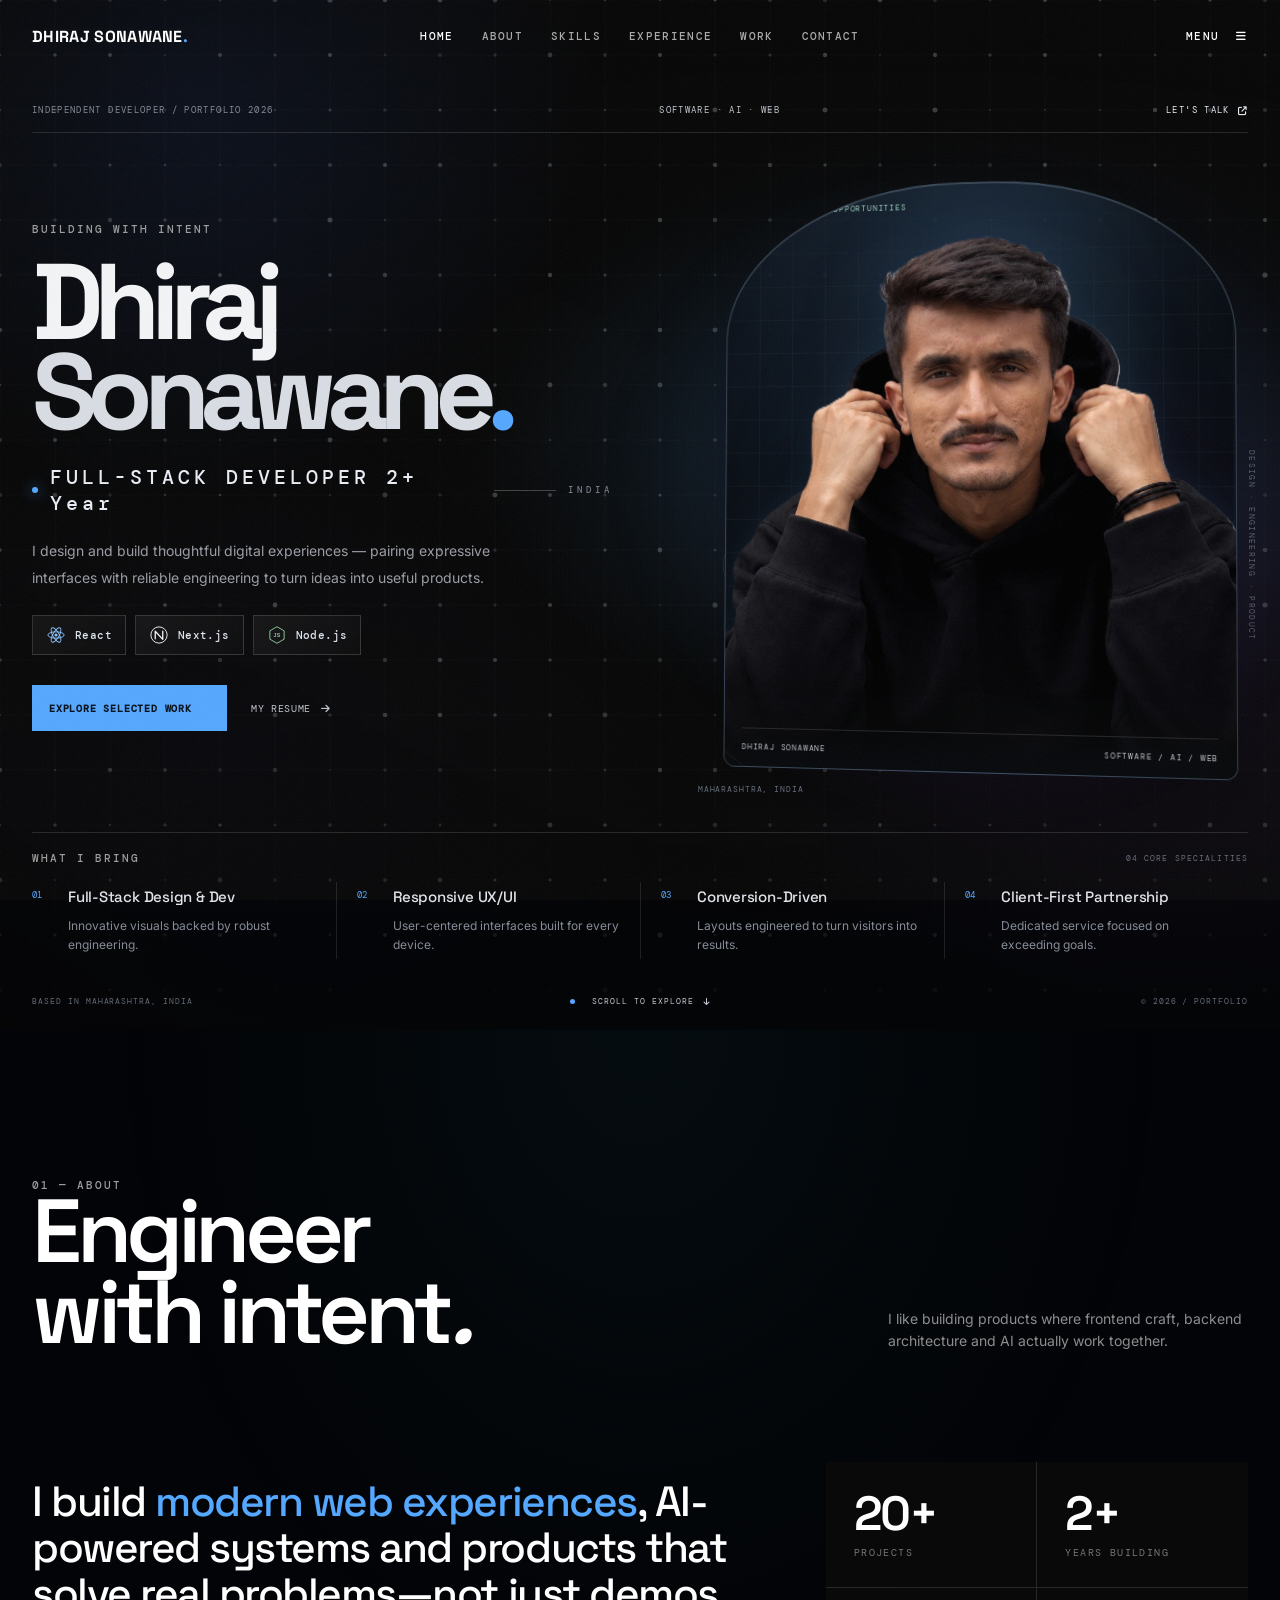
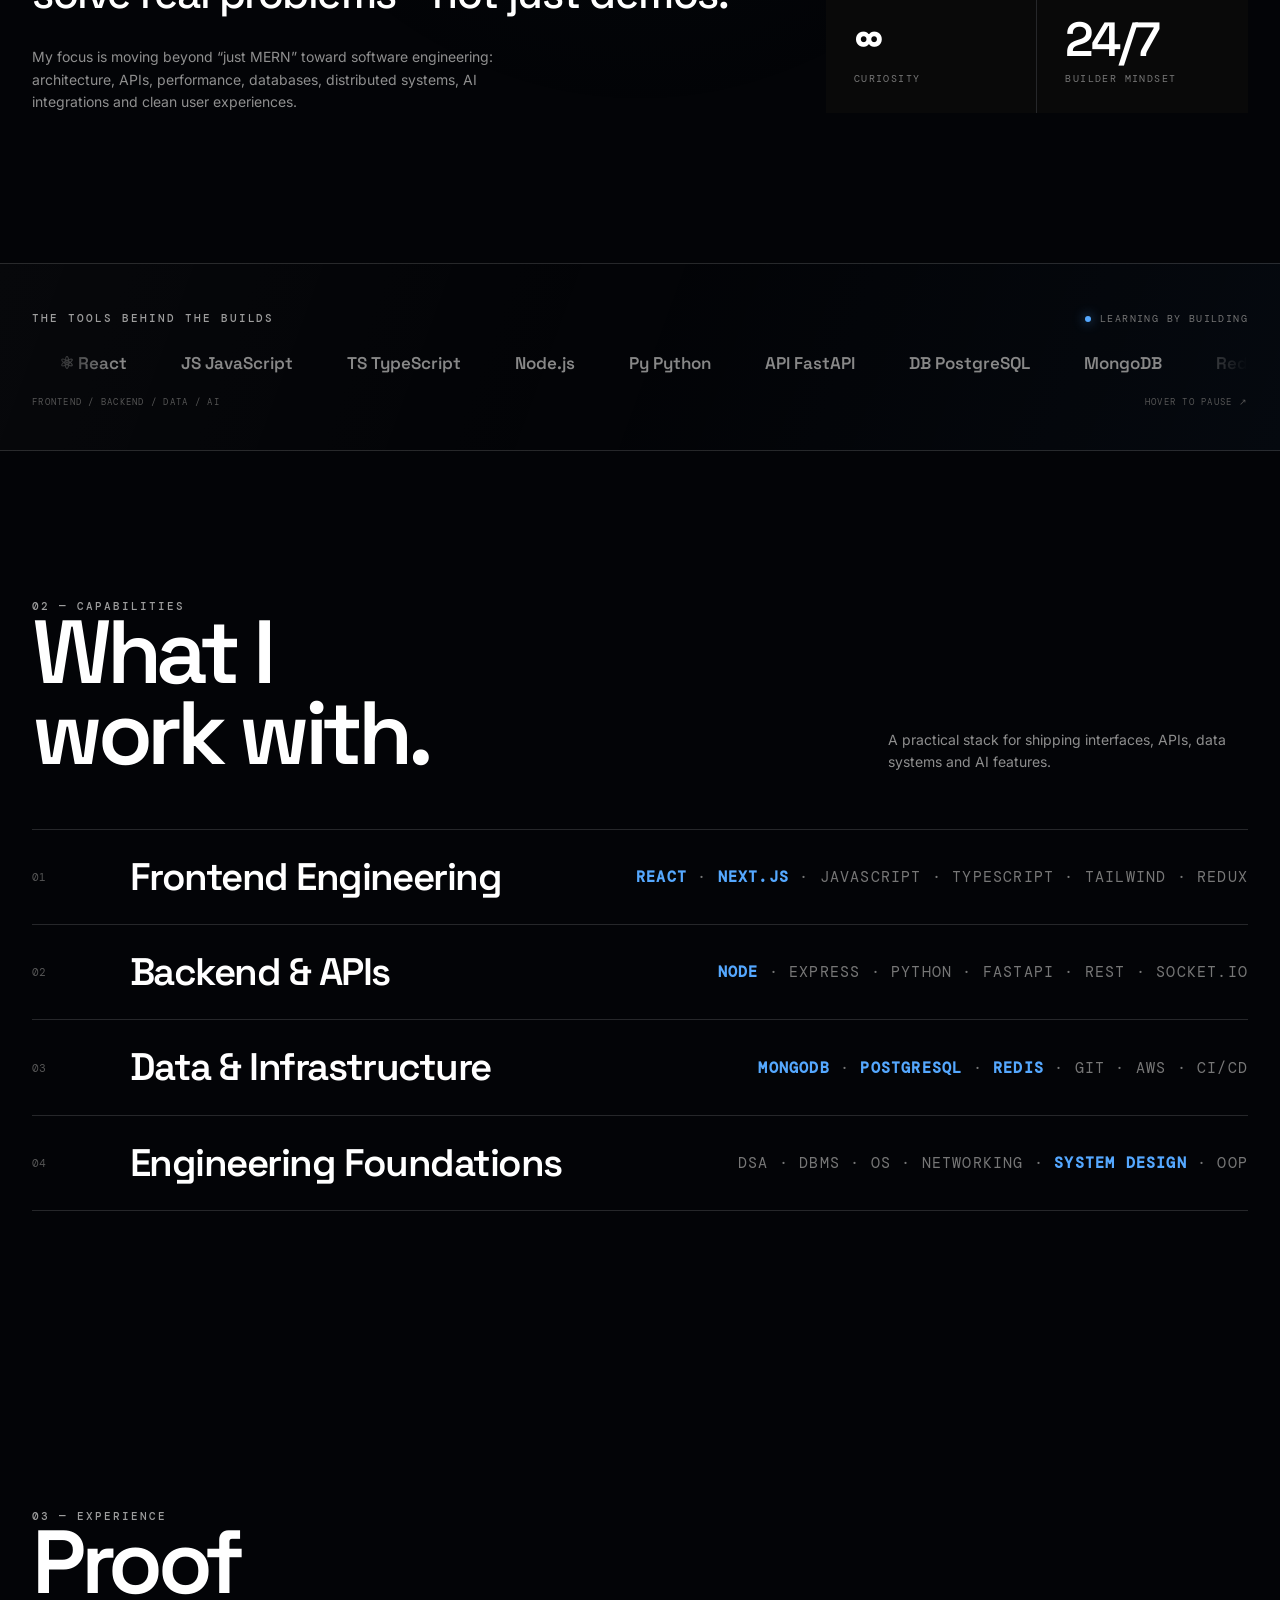
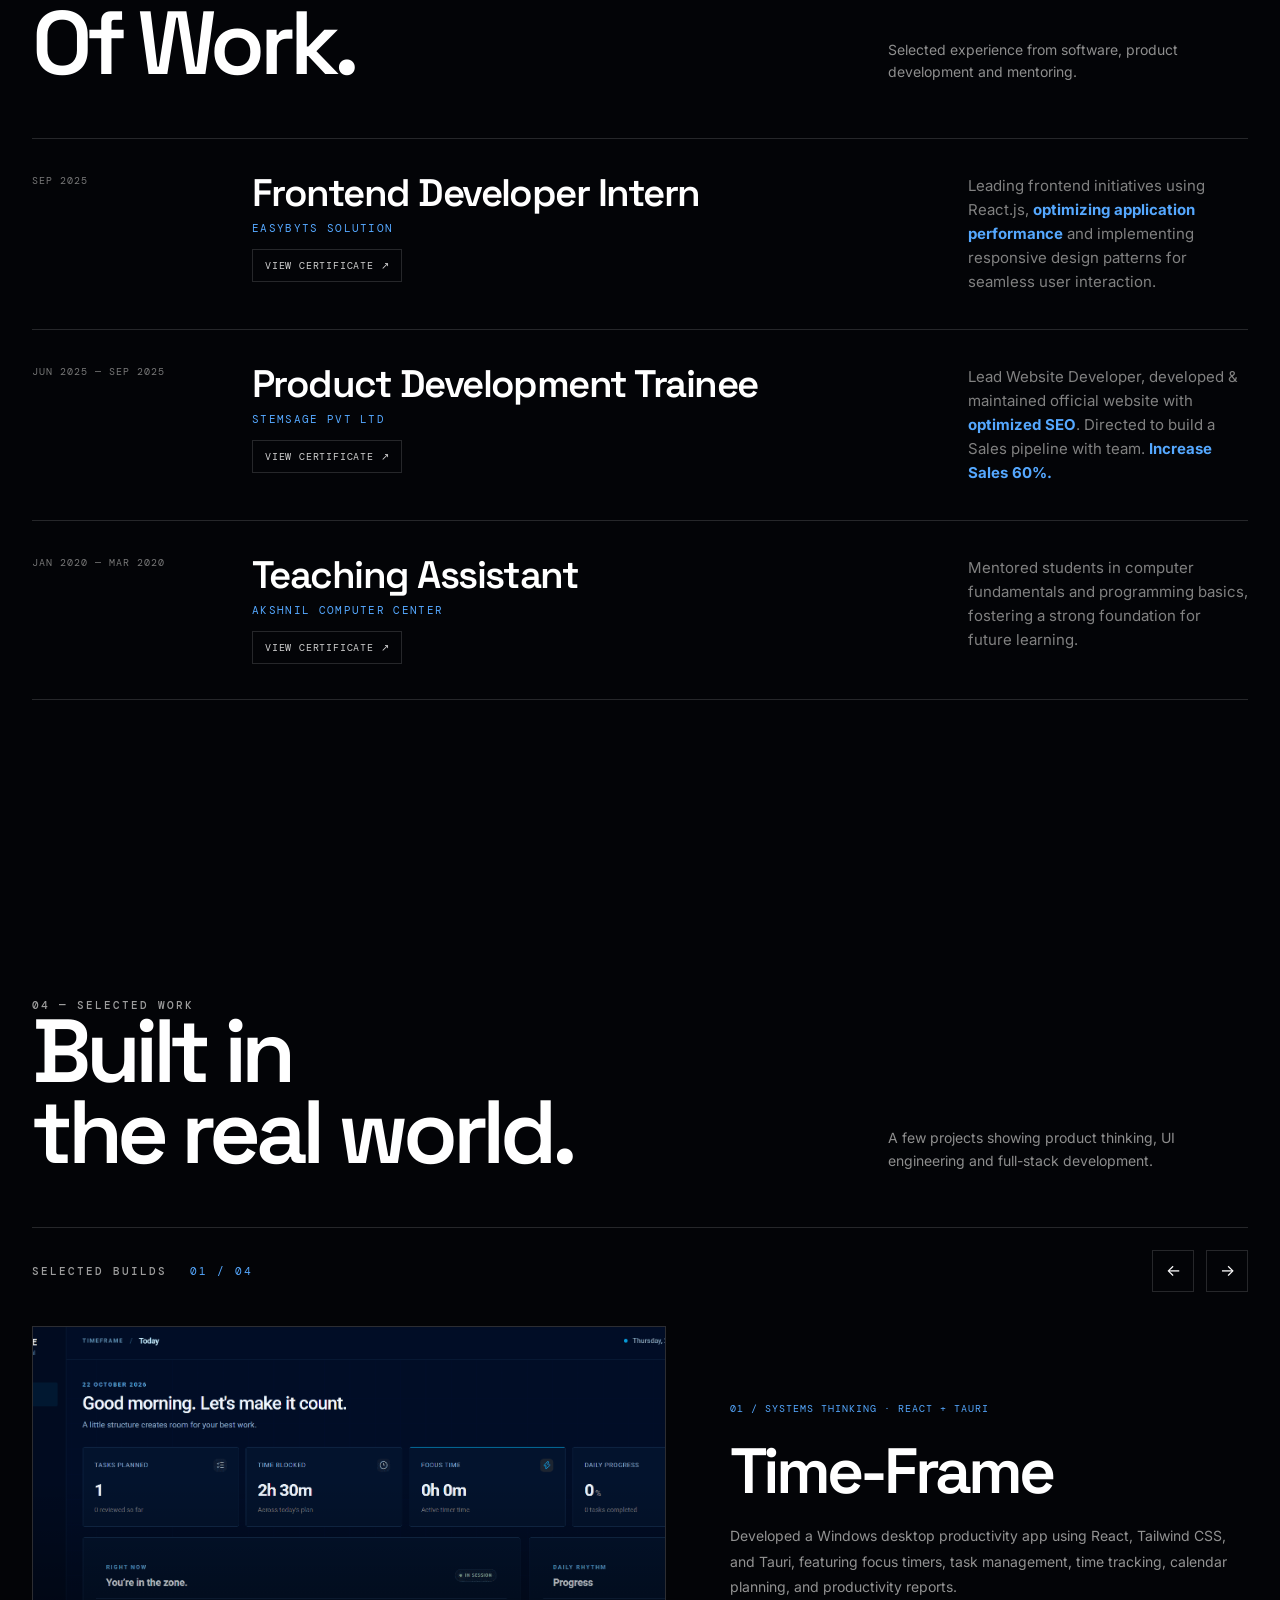
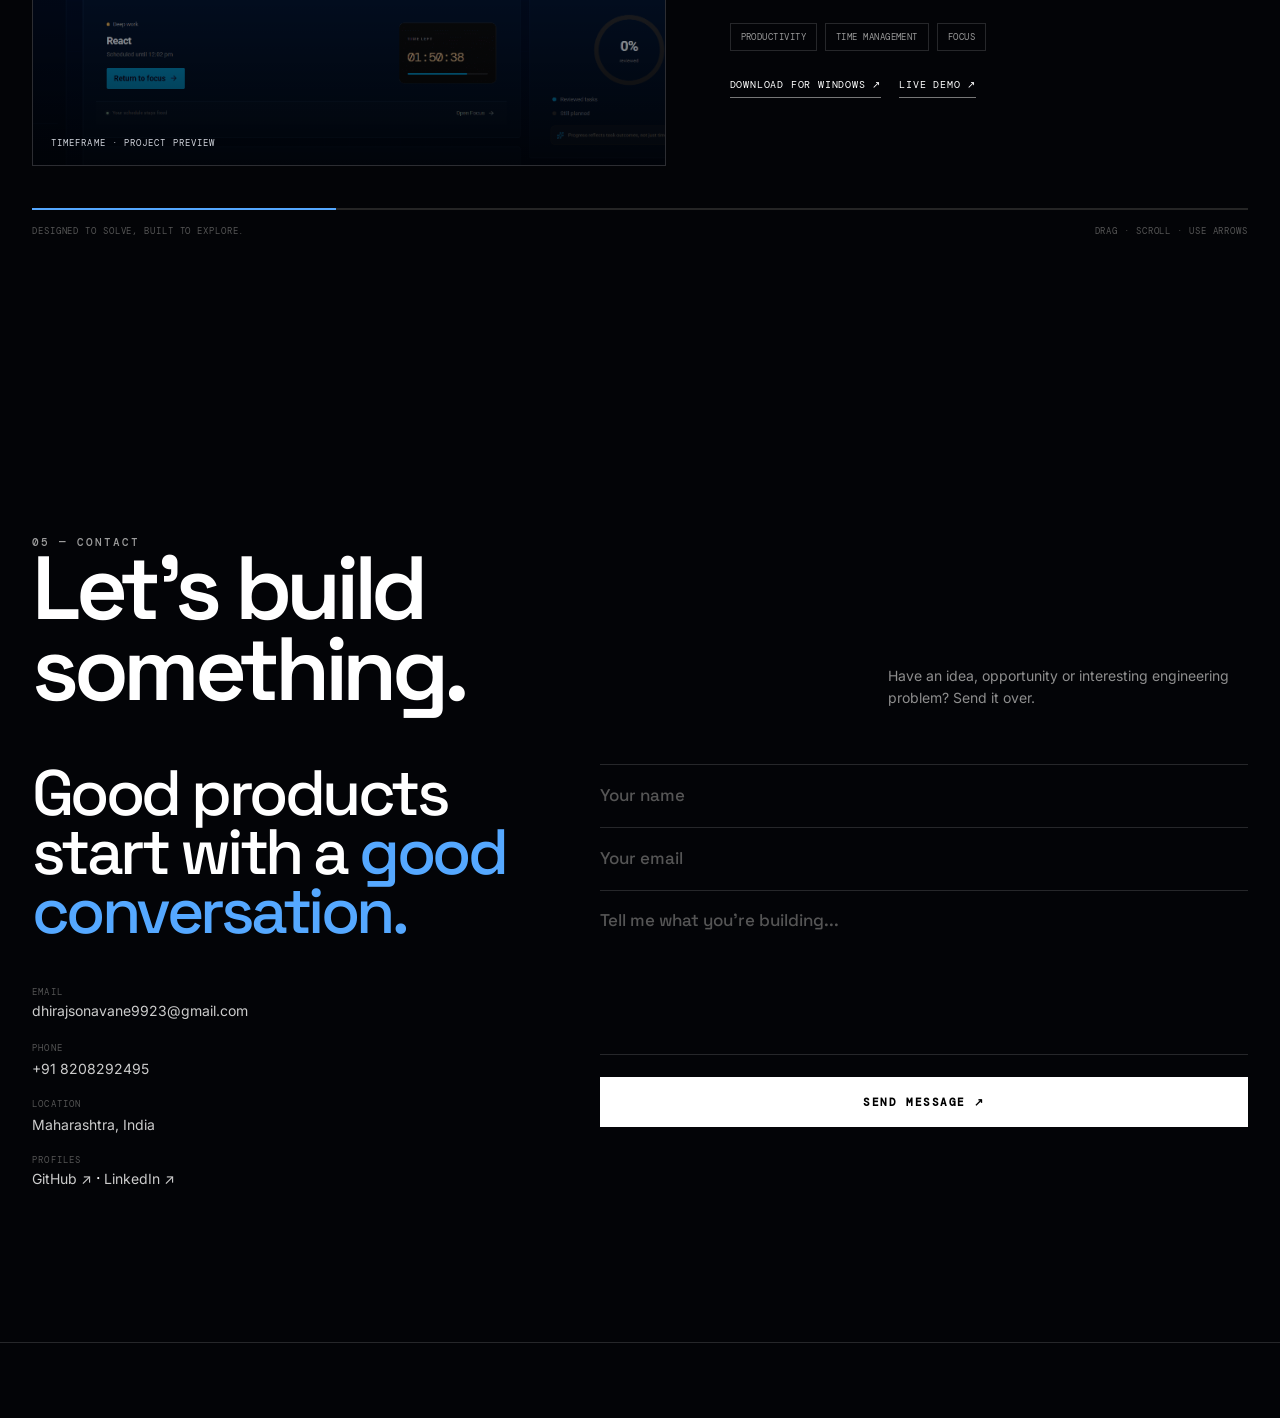
==== commit 8160985d: "Update secondary link to point to resume" ====
--- a/index.html
+++ b/index.html
@@ -108,7 +108,7 @@
 
             <div class="landing-actions">
               <a class="landing-primary" href="#projects">EXPLORE SELECTED WORK <i class="fa-solid fa-arrow-down-right"></i></a>
-              <a class="landing-secondary" href="#about">A LITTLE ABOUT ME <i class="fa-solid fa-arrow-right"></i></a>
+              <a class="landing-secondary" href="https://drive.google.com/file/d/1wAID3_RI4vTAflf6BxjyQiqr86x8kp1R/view?usp=sharing"> MY RESUME <i class="fa-solid fa-arrow-right"></i></a>
             </div>
           </div>
 
